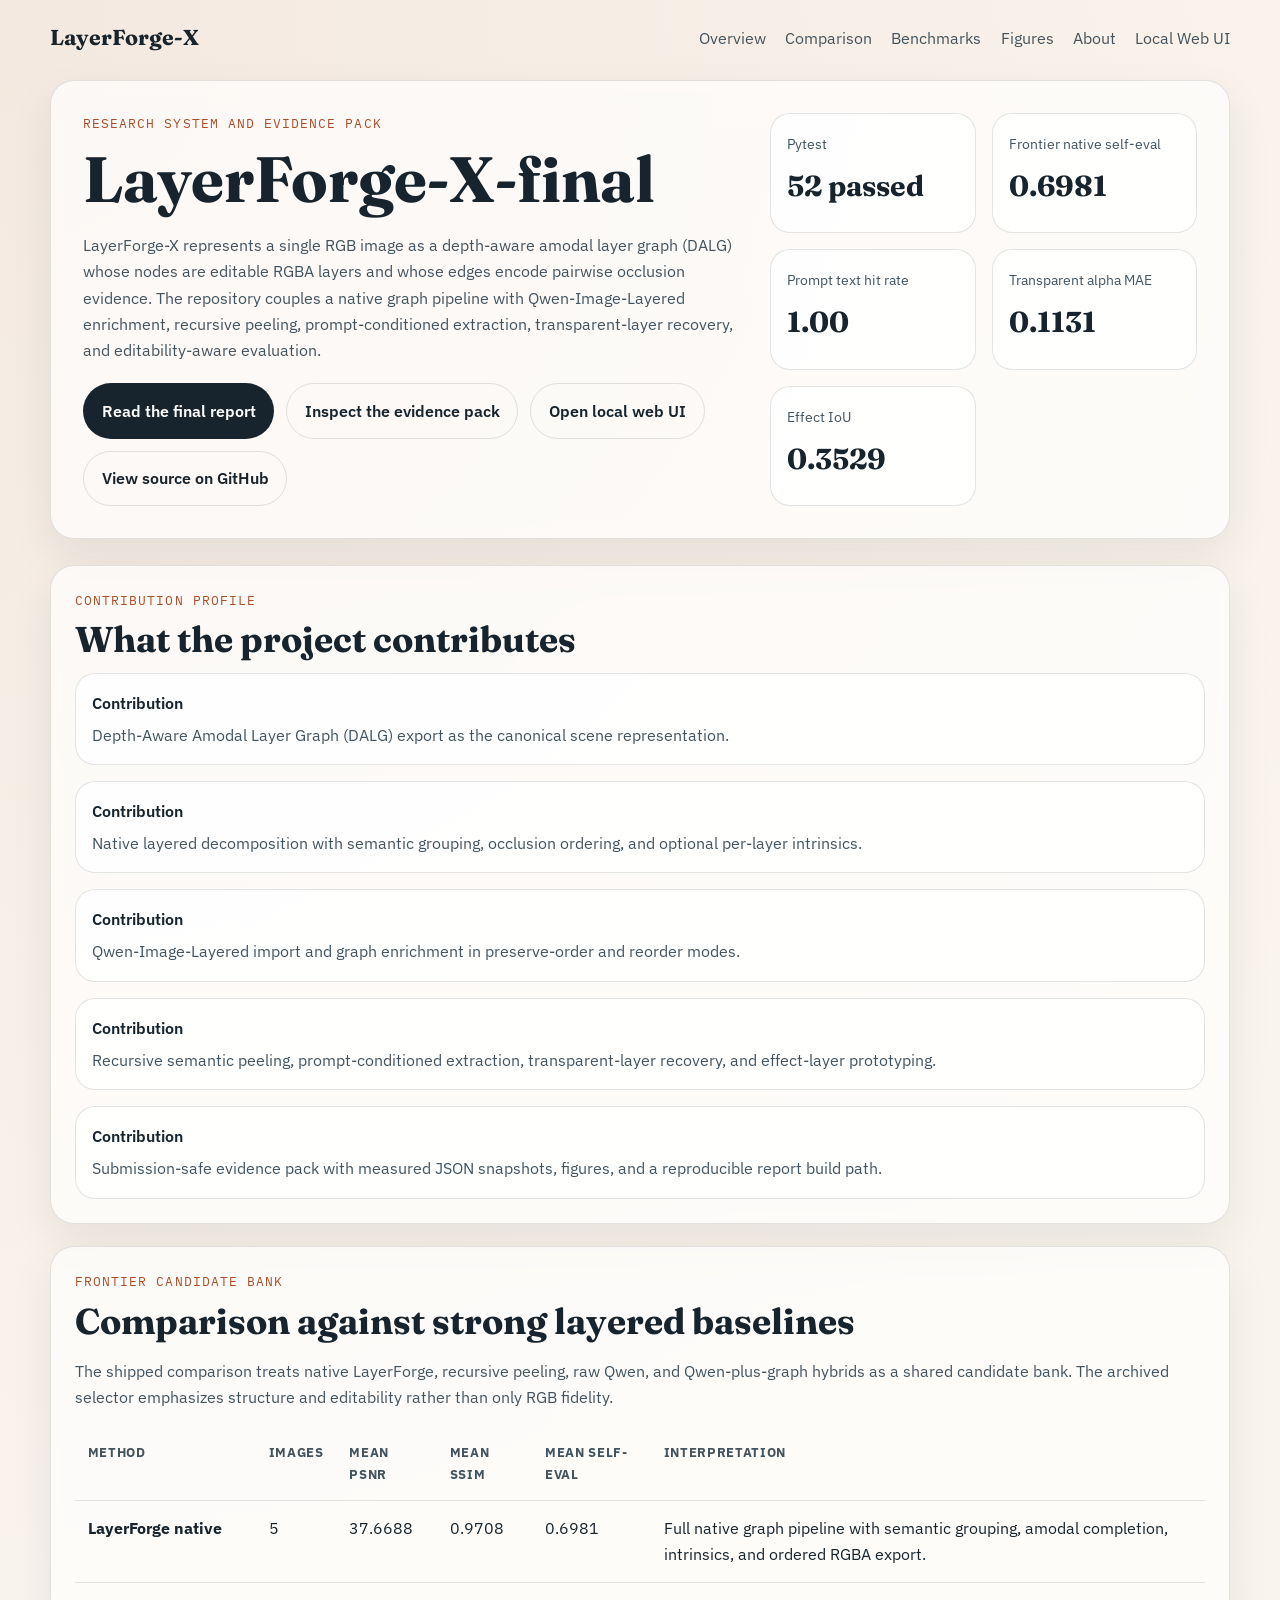
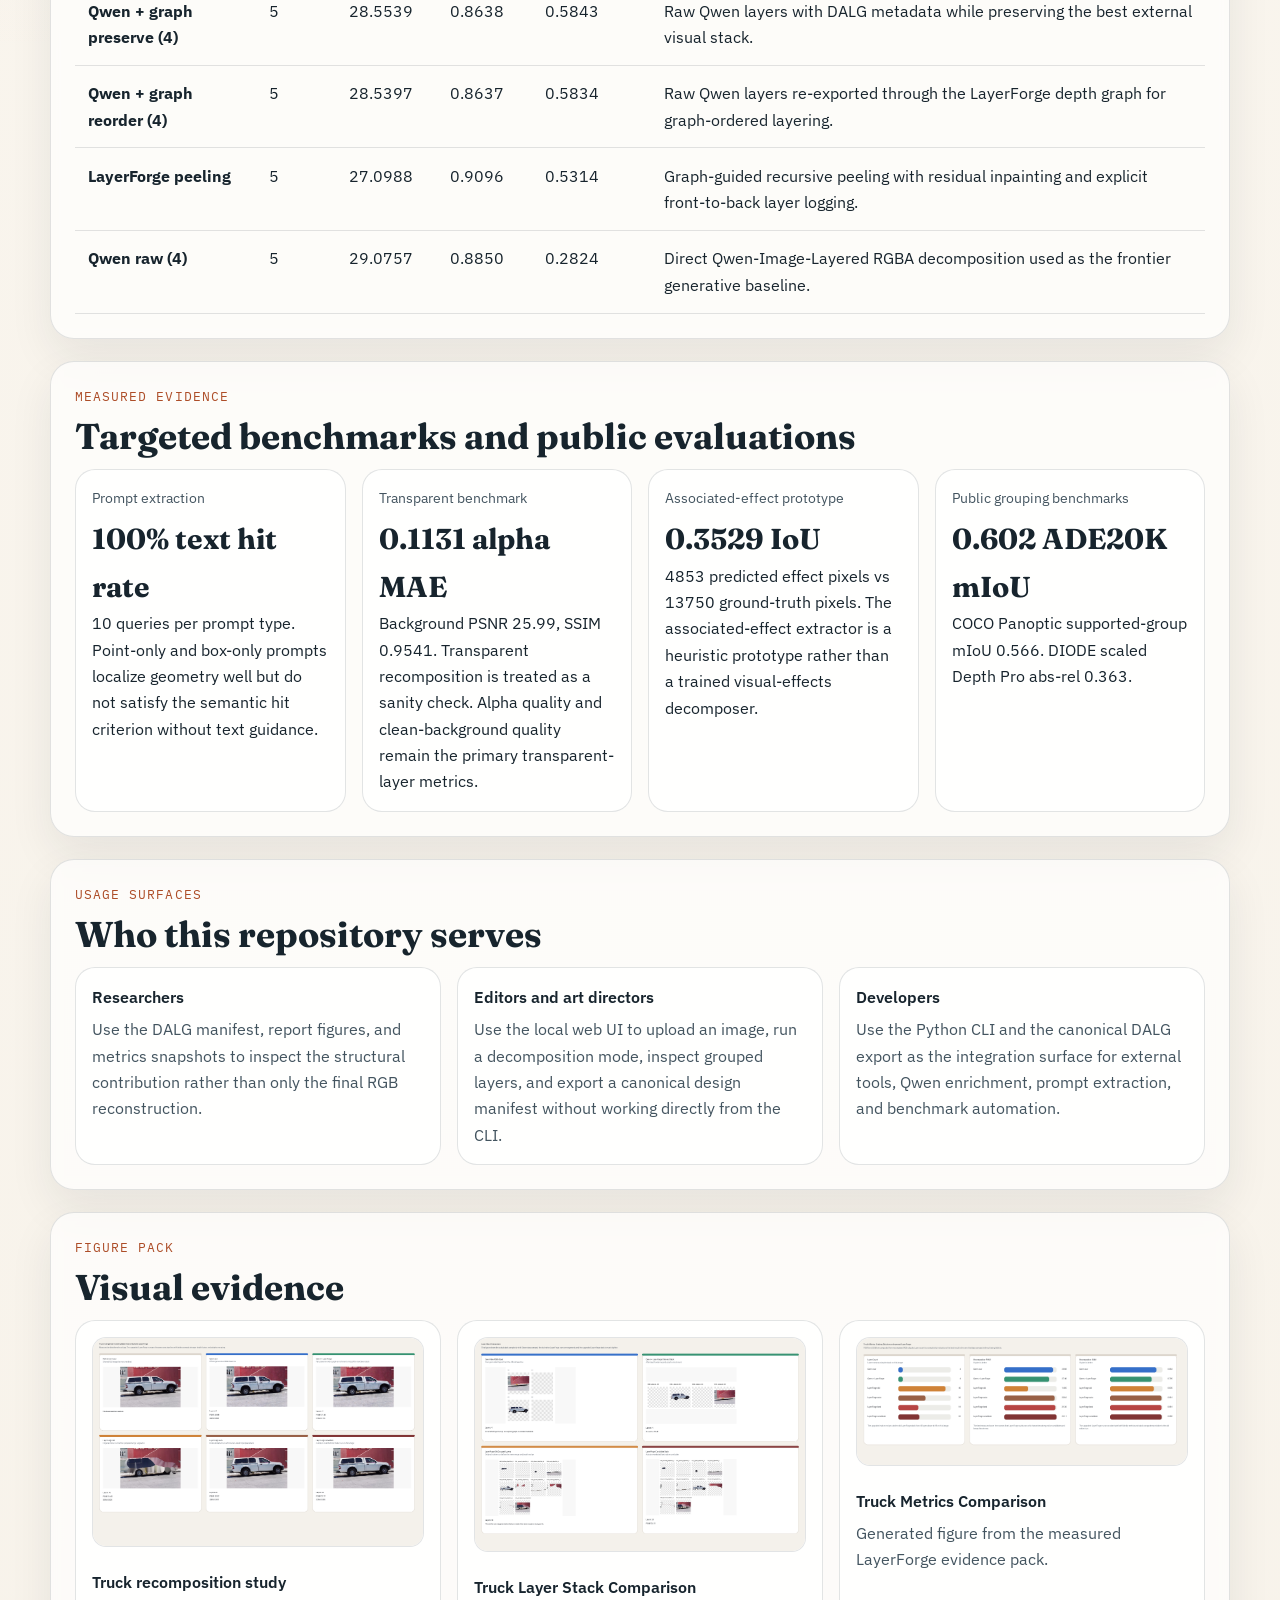
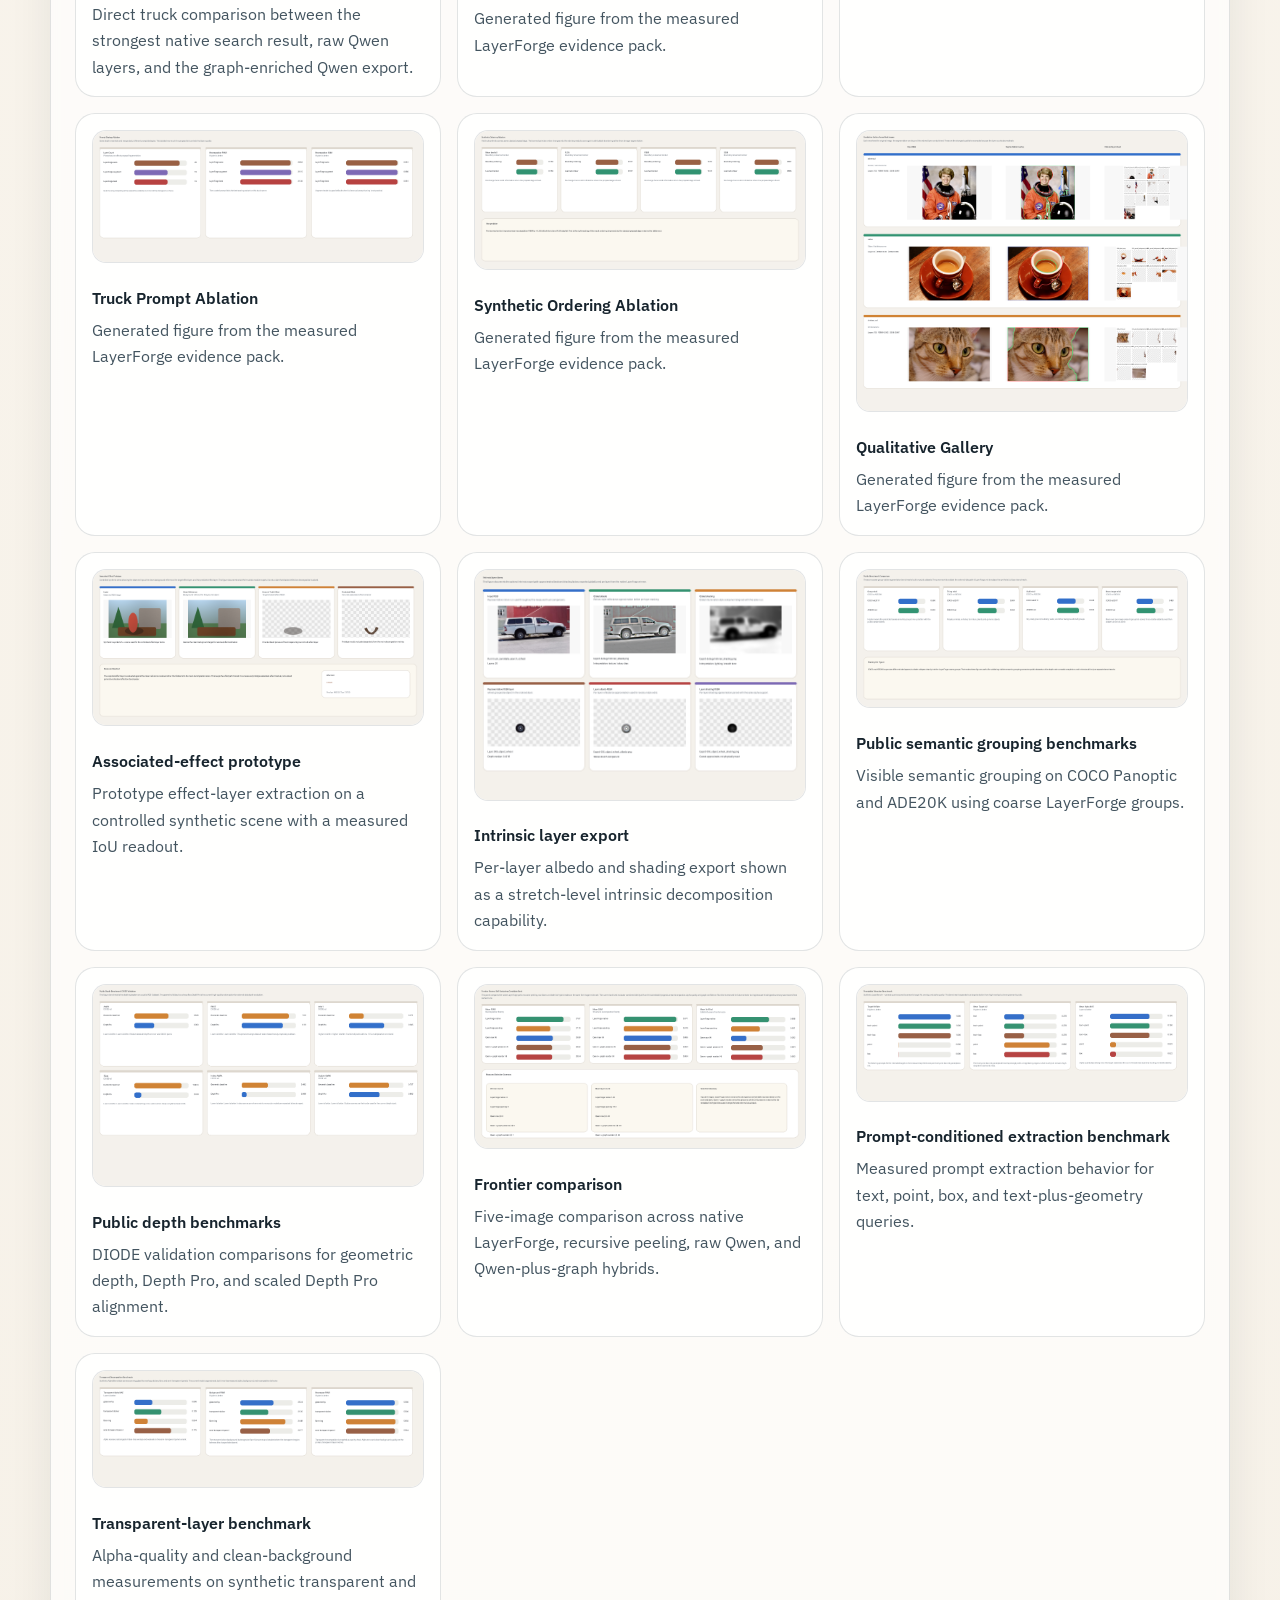
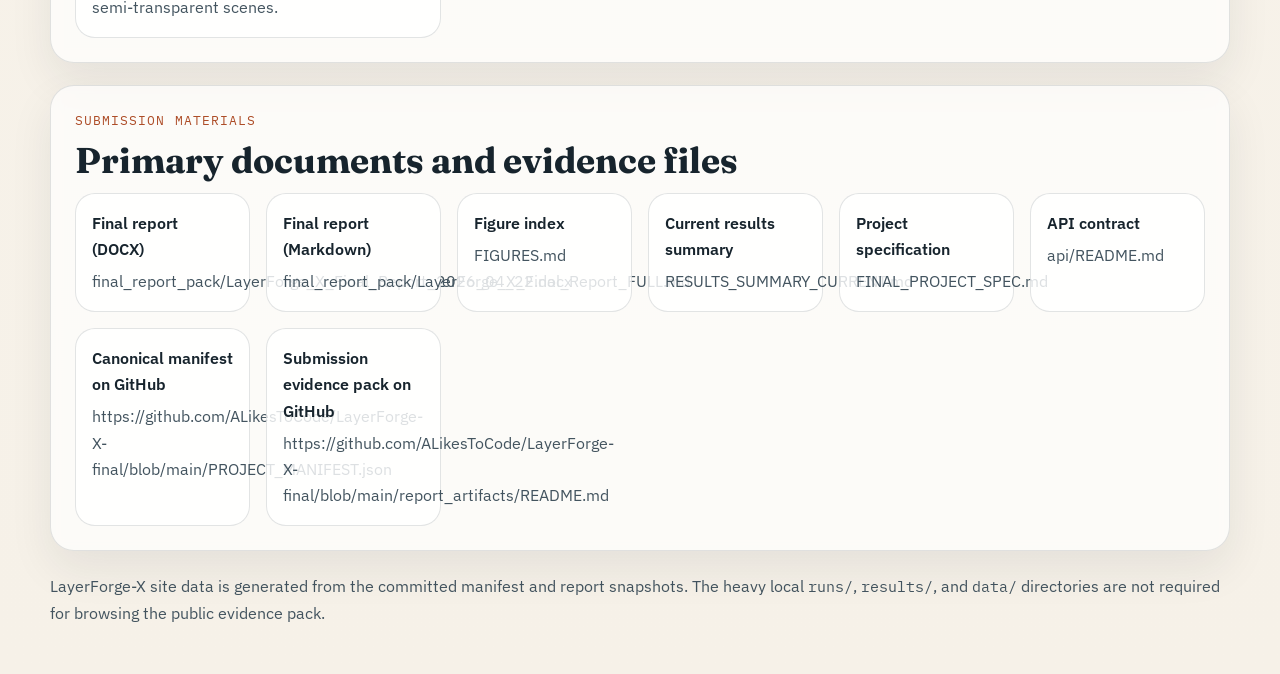
==== docs/index.html @ a0a22b6c "feat: add project site and pages workflow" ====
<!doctype html>
<html lang="en">
  <head>
    <meta charset="utf-8" />
    <meta name="viewport" content="width=device-width, initial-scale=1" />
    <title>LayerForge-X | Depth-Aware Layer Graphs from a Single Image</title>
    <meta
      name="description"
      content="LayerForge-X converts a single RGB image into a depth-aware amodal layer graph with editable RGBA layers, Qwen enrichment, recursive peeling, prompt extraction, and transparent-layer recovery."
    />
    <link rel="preconnect" href="https://fonts.googleapis.com" />
    <link rel="preconnect" href="https://fonts.gstatic.com" crossorigin />
    <link
      href="https://fonts.googleapis.com/css2?family=Fraunces:opsz,wght@9..144,600;9..144,700&family=IBM+Plex+Mono:wght@400;500&family=IBM+Plex+Sans:wght@400;500;600&display=swap"
      rel="stylesheet"
    />
    <link rel="stylesheet" href="assets/site.css" />
  </head>
  <body data-page="home">
    <header class="site-shell">
      <nav class="site-nav">
        <a class="brandmark" href="./">LayerForge-X</a>
        <div class="site-nav__links">
          <a href="#overview">Overview</a>
          <a href="#comparison">Comparison</a>
          <a href="#benchmarks">Benchmarks</a>
          <a href="#figures">Figures</a>
          <a href="about.html">About</a>
          <a href="webui.html">Local Web UI</a>
        </div>
      </nav>
    </header>

    <main class="site-shell">
      <section class="hero-panel" id="overview">
        <div class="hero-panel__copy">
          <p class="eyebrow">Research system and evidence pack</p>
          <h1 id="project-name">LayerForge-X</h1>
          <p class="lede" id="project-abstract">
            Loading project summary...
          </p>
          <div class="cta-row" id="hero-links"></div>
        </div>
        <aside class="hero-panel__metrics" id="hero-metrics"></aside>
      </section>

      <section class="section-block">
        <div class="section-head">
          <p class="eyebrow">Contribution profile</p>
          <h2>What the project contributes</h2>
        </div>
        <div class="bullet-grid" id="contributions"></div>
      </section>

      <section class="section-block" id="comparison">
        <div class="section-head">
          <p class="eyebrow">Frontier candidate bank</p>
          <h2>Comparison against strong layered baselines</h2>
          <p class="section-copy">
            The shipped comparison treats native LayerForge, recursive peeling, raw Qwen, and Qwen-plus-graph hybrids as a shared candidate bank. The archived selector emphasizes structure and editability rather than only RGB fidelity.
          </p>
        </div>
        <div class="comparison-table-wrap">
          <table class="comparison-table">
            <thead>
              <tr>
                <th>Method</th>
                <th>Images</th>
                <th>Mean PSNR</th>
                <th>Mean SSIM</th>
                <th>Mean self-eval</th>
                <th>Interpretation</th>
              </tr>
            </thead>
            <tbody id="comparison-rows"></tbody>
          </table>
        </div>
      </section>

      <section class="section-block" id="benchmarks">
        <div class="section-head">
          <p class="eyebrow">Measured evidence</p>
          <h2>Targeted benchmarks and public evaluations</h2>
        </div>
        <div class="benchmark-grid" id="benchmark-grid"></div>
      </section>

      <section class="section-block">
        <div class="section-head">
          <p class="eyebrow">Usage surfaces</p>
          <h2>Who this repository serves</h2>
        </div>
        <div class="audience-grid" id="audience-grid"></div>
      </section>

      <section class="section-block" id="figures">
        <div class="section-head">
          <p class="eyebrow">Figure pack</p>
          <h2>Visual evidence</h2>
        </div>
        <div class="figure-grid" id="figure-grid"></div>
      </section>

      <section class="section-block">
        <div class="section-head">
          <p class="eyebrow">Submission materials</p>
          <h2>Primary documents and evidence files</h2>
        </div>
        <div class="doc-link-grid" id="docs-links"></div>
      </section>
    </main>

    <footer class="site-shell site-footer">
      <p>
        LayerForge-X site data is generated from the committed manifest and report snapshots. The heavy local
        <code>runs/</code>, <code>results/</code>, and <code>data/</code> directories are not required for browsing the public evidence pack.
      </p>
    </footer>

    <script src="assets/site.js" defer></script>
  </body>
</html>
---- docs/assets/site.css ----
:root {
  --paper: #f6f1e8;
  --paper-strong: #efe7d7;
  --ink: #17242d;
  --ink-soft: #43545f;
  --accent: #ad4d28;
  --accent-soft: #f0d9c6;
  --teal: #0f6c66;
  --teal-soft: #d4ece7;
  --line: rgba(23, 36, 45, 0.12);
  --shadow: 0 18px 44px rgba(23, 36, 45, 0.08);
  --radius: 24px;
}

* {
  box-sizing: border-box;
}

html {
  scroll-behavior: smooth;
}

body {
  margin: 0;
  background:
    radial-gradient(circle at top left, rgba(173, 77, 40, 0.08), transparent 30%),
    linear-gradient(180deg, #faf6ef 0%, var(--paper) 100%);
  color: var(--ink);
  font-family: "IBM Plex Sans", sans-serif;
  line-height: 1.65;
}

a {
  color: inherit;
}

code {
  font-family: "IBM Plex Mono", monospace;
  font-size: 0.92em;
}

.site-shell {
  width: min(1180px, calc(100% - 2rem));
  margin: 0 auto;
}

.site-nav {
  display: flex;
  justify-content: space-between;
  align-items: center;
  gap: 1rem;
  padding: 1.25rem 0 0.5rem;
}

.brandmark {
  font-family: "Fraunces", serif;
  font-size: 1.35rem;
  font-weight: 700;
  text-decoration: none;
}

.site-nav__links {
  display: flex;
  flex-wrap: wrap;
  gap: 0.9rem 1.2rem;
}

.site-nav__links a {
  text-decoration: none;
  color: var(--ink-soft);
}

.hero-panel,
.section-block,
.prose-block {
  background: rgba(255, 255, 255, 0.68);
  border: 1px solid var(--line);
  border-radius: var(--radius);
  box-shadow: var(--shadow);
  backdrop-filter: blur(6px);
}

.hero-panel {
  display: grid;
  grid-template-columns: 1.4fr 0.9fr;
  gap: 1.5rem;
  padding: 2rem;
  margin: 1rem 0 1.6rem;
}

.hero-panel--compact {
  grid-template-columns: 1.5fr 0.8fr;
}

.eyebrow {
  margin: 0 0 0.5rem;
  color: var(--accent);
  font-family: "IBM Plex Mono", monospace;
  font-size: 0.82rem;
  text-transform: uppercase;
  letter-spacing: 0.08em;
}

h1,
h2,
h3 {
  margin: 0 0 0.75rem;
  font-family: "Fraunces", serif;
  line-height: 1.15;
}

h1 {
  font-size: clamp(2.3rem, 5vw, 4.1rem);
}

h2 {
  font-size: clamp(1.6rem, 2.8vw, 2.4rem);
}

.lede,
.section-copy,
.prose-block p,
.site-footer p {
  color: var(--ink-soft);
}

.cta-row {
  display: flex;
  flex-wrap: wrap;
  gap: 0.75rem;
  margin-top: 1.2rem;
}

.button-link,
.button-primary {
  display: inline-flex;
  align-items: center;
  justify-content: center;
  padding: 0.85rem 1.1rem;
  border-radius: 999px;
  text-decoration: none;
  font-weight: 600;
  border: 1px solid transparent;
}

.button-link,
.button-primary {
  background: var(--ink);
  color: #fff;
}

.button-link.button-link--secondary {
  background: transparent;
  color: var(--ink);
  border-color: var(--line);
}

.hero-panel__metrics,
.benchmark-grid,
.doc-link-grid,
.figure-grid,
.audience-grid,
.bullet-grid {
  display: grid;
  gap: 1rem;
}

.hero-panel__metrics,
.benchmark-grid,
.doc-link-grid,
.audience-grid {
  grid-template-columns: repeat(auto-fit, minmax(170px, 1fr));
}

.figure-grid {
  grid-template-columns: repeat(auto-fit, minmax(280px, 1fr));
}

.metric-card,
.benchmark-card,
.doc-card,
.audience-card,
.bullet-card,
.figure-card,
.status-card {
  background: rgba(255, 255, 255, 0.82);
  border: 1px solid var(--line);
  border-radius: 20px;
  padding: 1rem;
}

.metric-card__label,
.benchmark-card__label {
  color: var(--ink-soft);
  font-size: 0.9rem;
}

.metric-card__value,
.benchmark-card__value {
  display: block;
  margin-top: 0.35rem;
  font-family: "Fraunces", serif;
  font-size: 1.8rem;
  font-weight: 700;
}

.section-block,
.prose-block {
  padding: 1.5rem;
  margin-bottom: 1.4rem;
}

.comparison-table-wrap {
  overflow-x: auto;
}

.comparison-table {
  width: 100%;
  border-collapse: collapse;
  min-width: 760px;
}

.comparison-table th,
.comparison-table td {
  padding: 0.9rem 0.8rem;
  text-align: left;
  border-bottom: 1px solid var(--line);
  vertical-align: top;
}

.comparison-table th {
  color: var(--ink-soft);
  font-size: 0.84rem;
  text-transform: uppercase;
  letter-spacing: 0.05em;
}

.prose-layout {
  display: grid;
  gap: 1.2rem;
  margin-top: 1rem;
}

.formal-list {
  margin: 0;
  padding-left: 1.1rem;
}

.formal-list li + li {
  margin-top: 0.55rem;
}

.doc-card a,
.figure-card a {
  color: inherit;
  text-decoration: none;
}

.doc-card__title,
.figure-card__title,
.audience-card__title,
.bullet-card__title {
  font-weight: 600;
}

.doc-card__body,
.figure-card__body,
.audience-card__body,
.bullet-card__body {
  margin-top: 0.35rem;
  color: var(--ink-soft);
}

.figure-card img {
  width: 100%;
  border-radius: 14px;
  border: 1px solid var(--line);
  margin-bottom: 0.9rem;
  background: #fff;
}

.site-footer {
  padding-bottom: 2rem;
}

.webui-form {
  display: grid;
  gap: 1rem;
}

.form-grid {
  display: grid;
  grid-template-columns: repeat(auto-fit, minmax(220px, 1fr));
  gap: 0.9rem;
}

.form-grid label,
.checkbox-row {
  display: grid;
  gap: 0.35rem;
  color: var(--ink-soft);
}

.form-grid input,
.form-grid select {
  width: 100%;
  border: 1px solid var(--line);
  border-radius: 14px;
  padding: 0.85rem 0.95rem;
  background: rgba(255, 255, 255, 0.92);
  color: var(--ink);
  font: inherit;
}

.checkbox-row {
  grid-template-columns: auto 1fr;
  align-items: center;
}

.inline-note {
  color: var(--ink-soft);
}

.status-banner {
  margin-bottom: 1rem;
  border-radius: 18px;
  padding: 0.95rem 1rem;
  background: var(--teal-soft);
  color: var(--teal);
  border: 1px solid rgba(15, 108, 102, 0.18);
}

.status-banner.is-error {
  background: var(--accent-soft);
  color: var(--accent);
  border-color: rgba(173, 77, 40, 0.2);
}

.status-banner.is-pending {
  background: rgba(23, 36, 45, 0.08);
  color: var(--ink);
}

.result-link {
  word-break: break-word;
}

@media (max-width: 900px) {
  .hero-panel,
  .hero-panel--compact {
    grid-template-columns: 1fr;
  }
}

@media (max-width: 640px) {
  .site-shell {
    width: min(100% - 1rem, 1180px);
  }

  .site-nav {
    align-items: flex-start;
    flex-direction: column;
  }
}
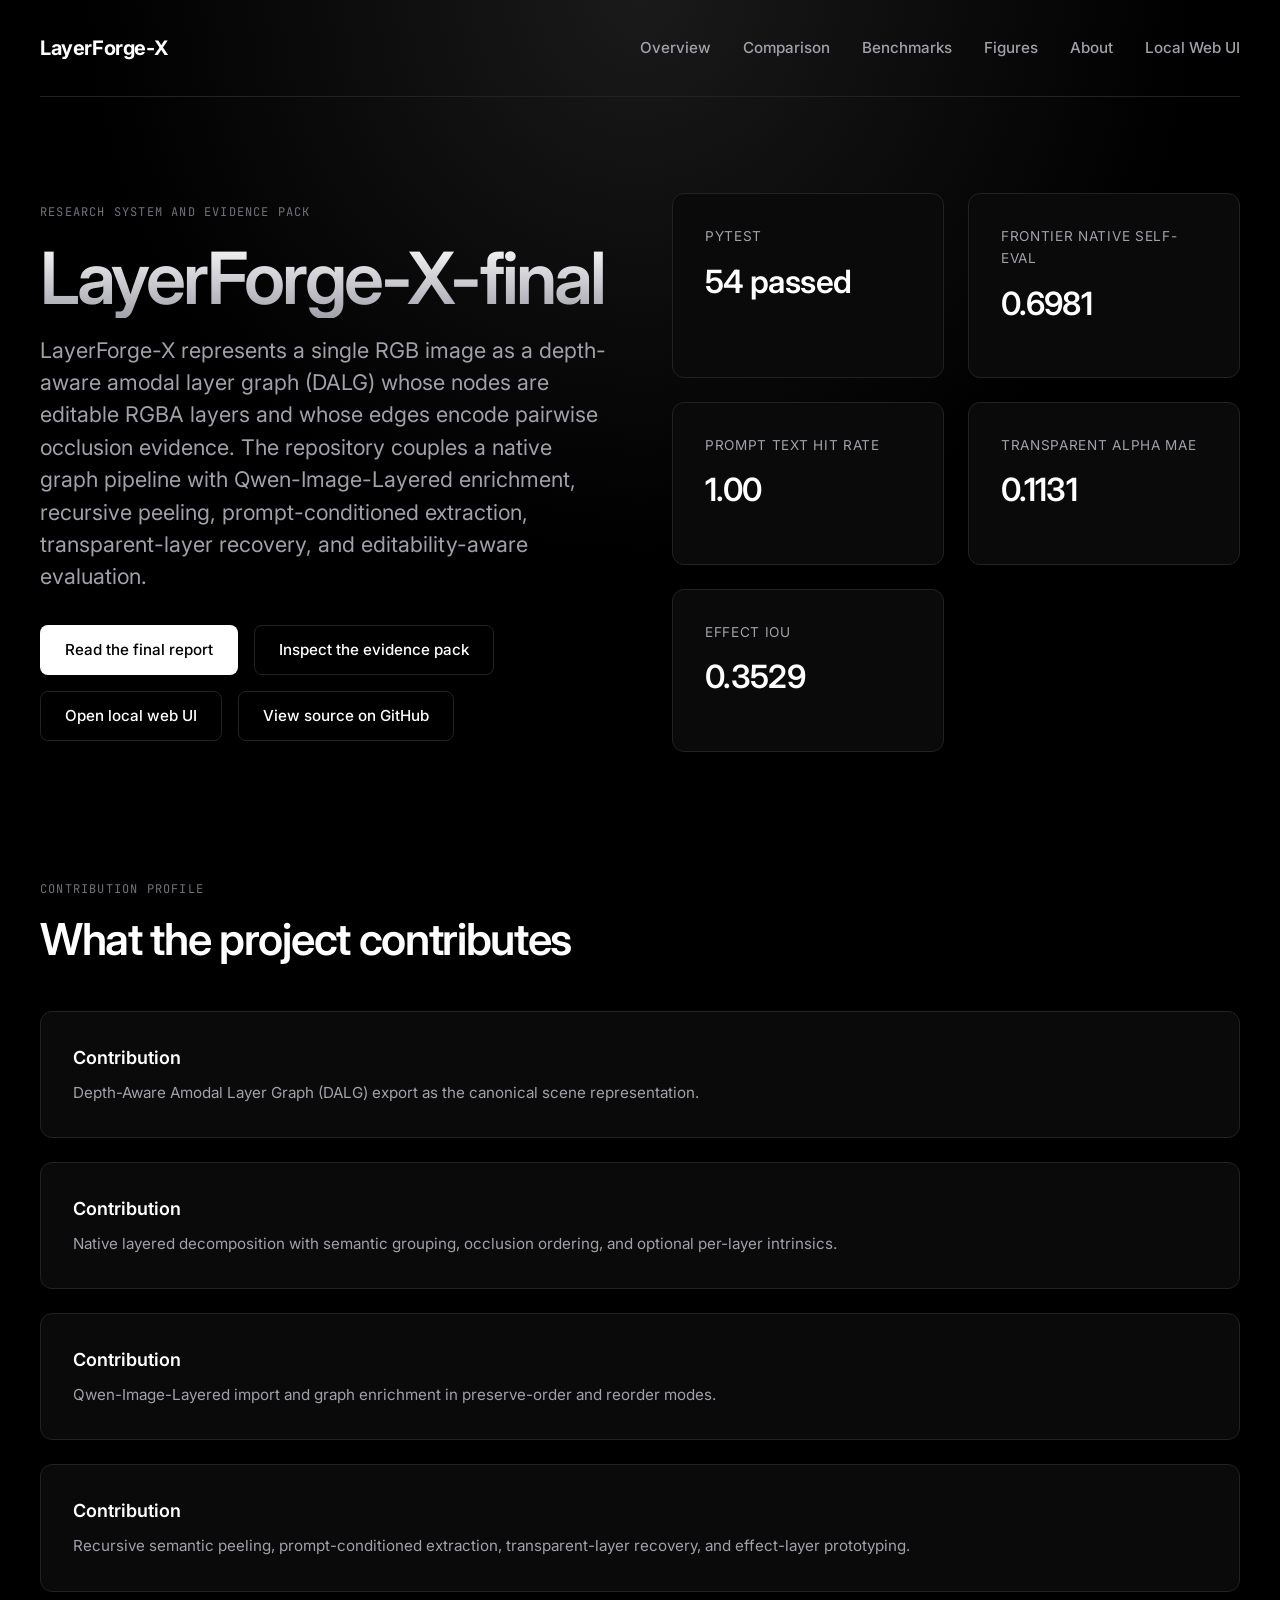
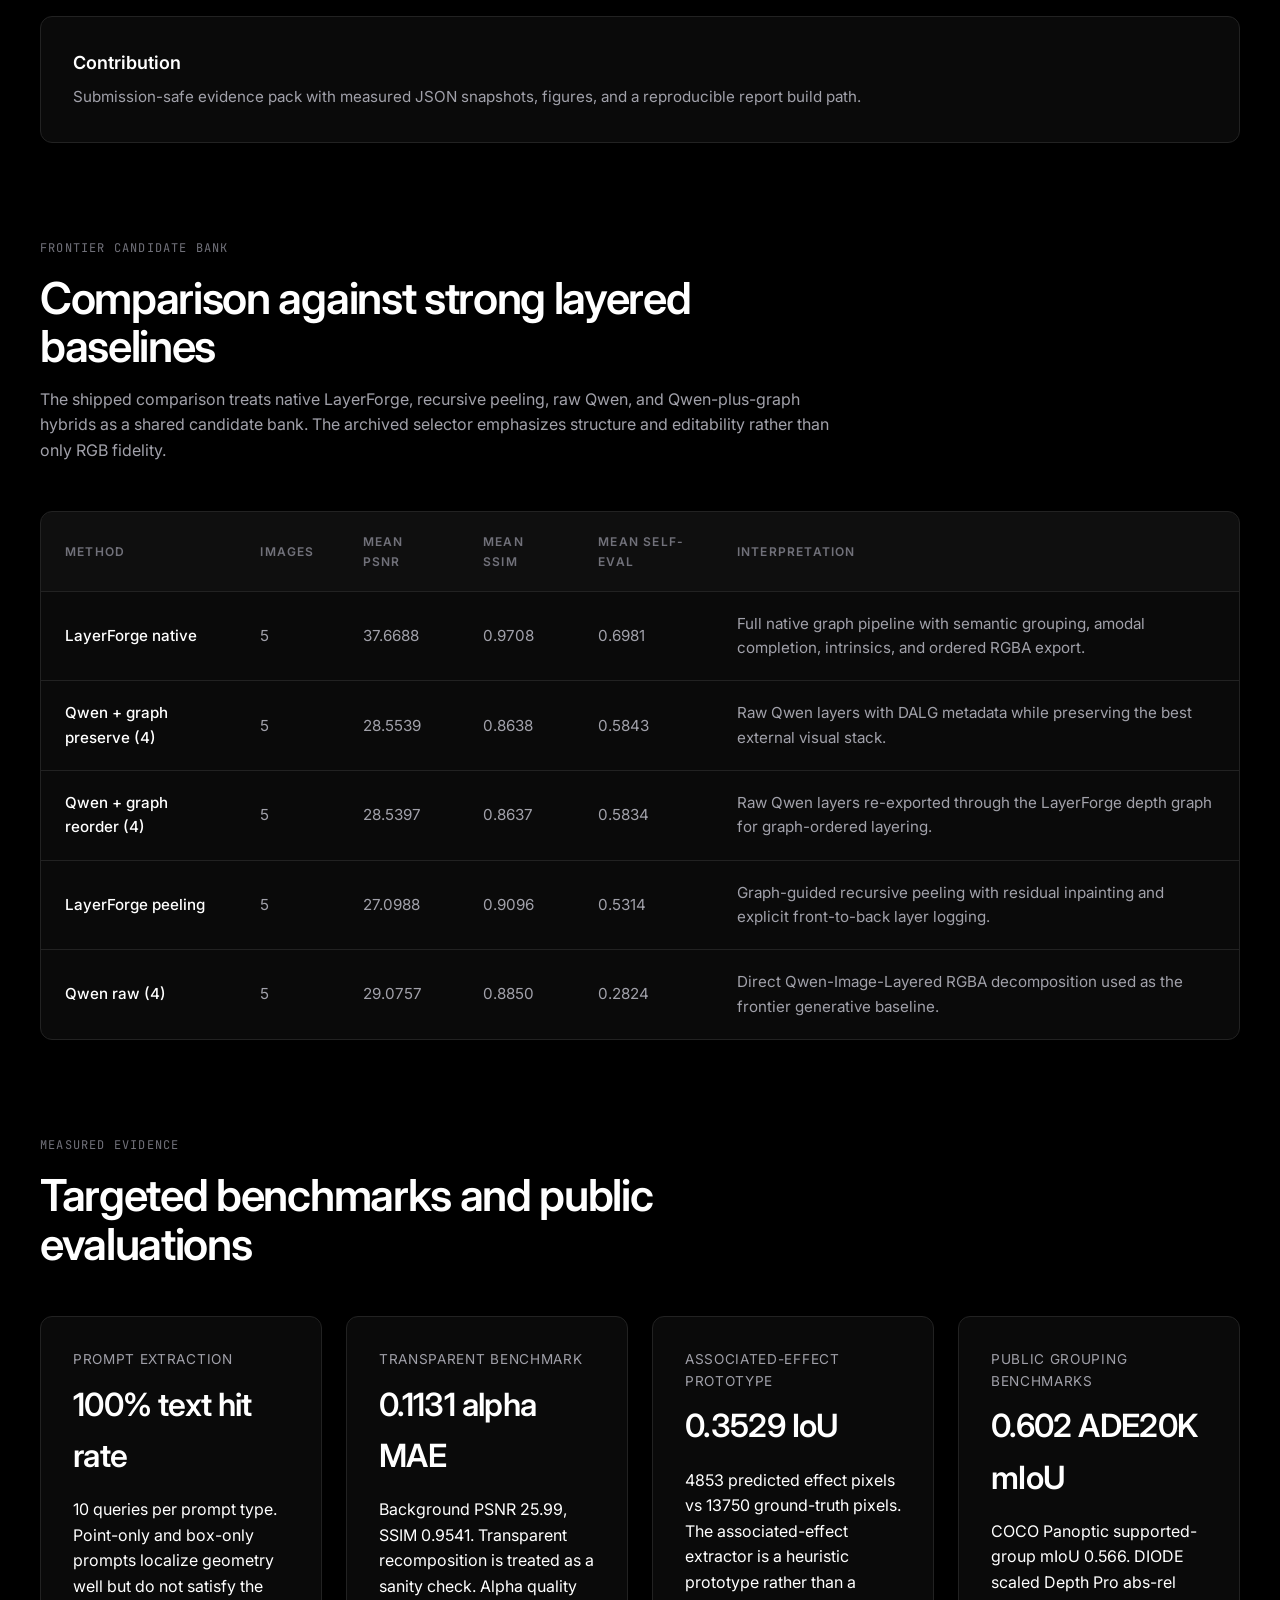
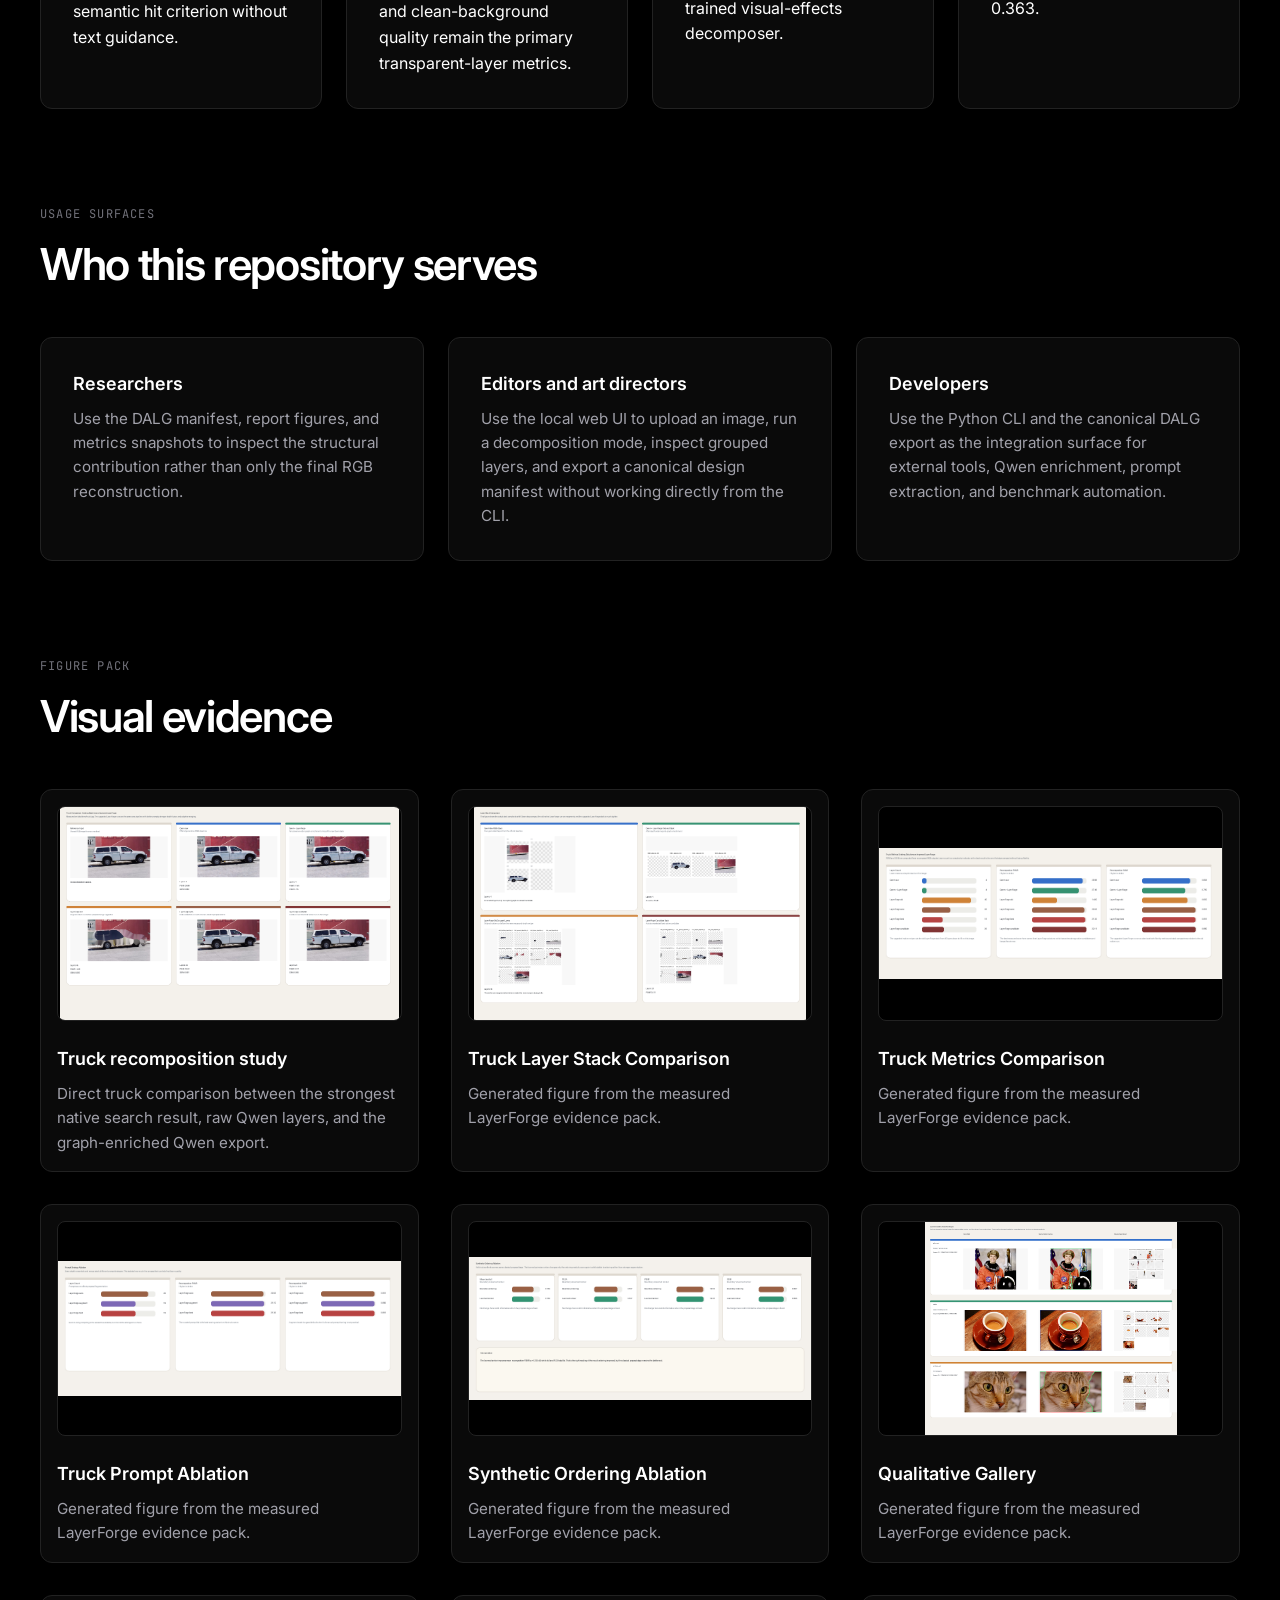
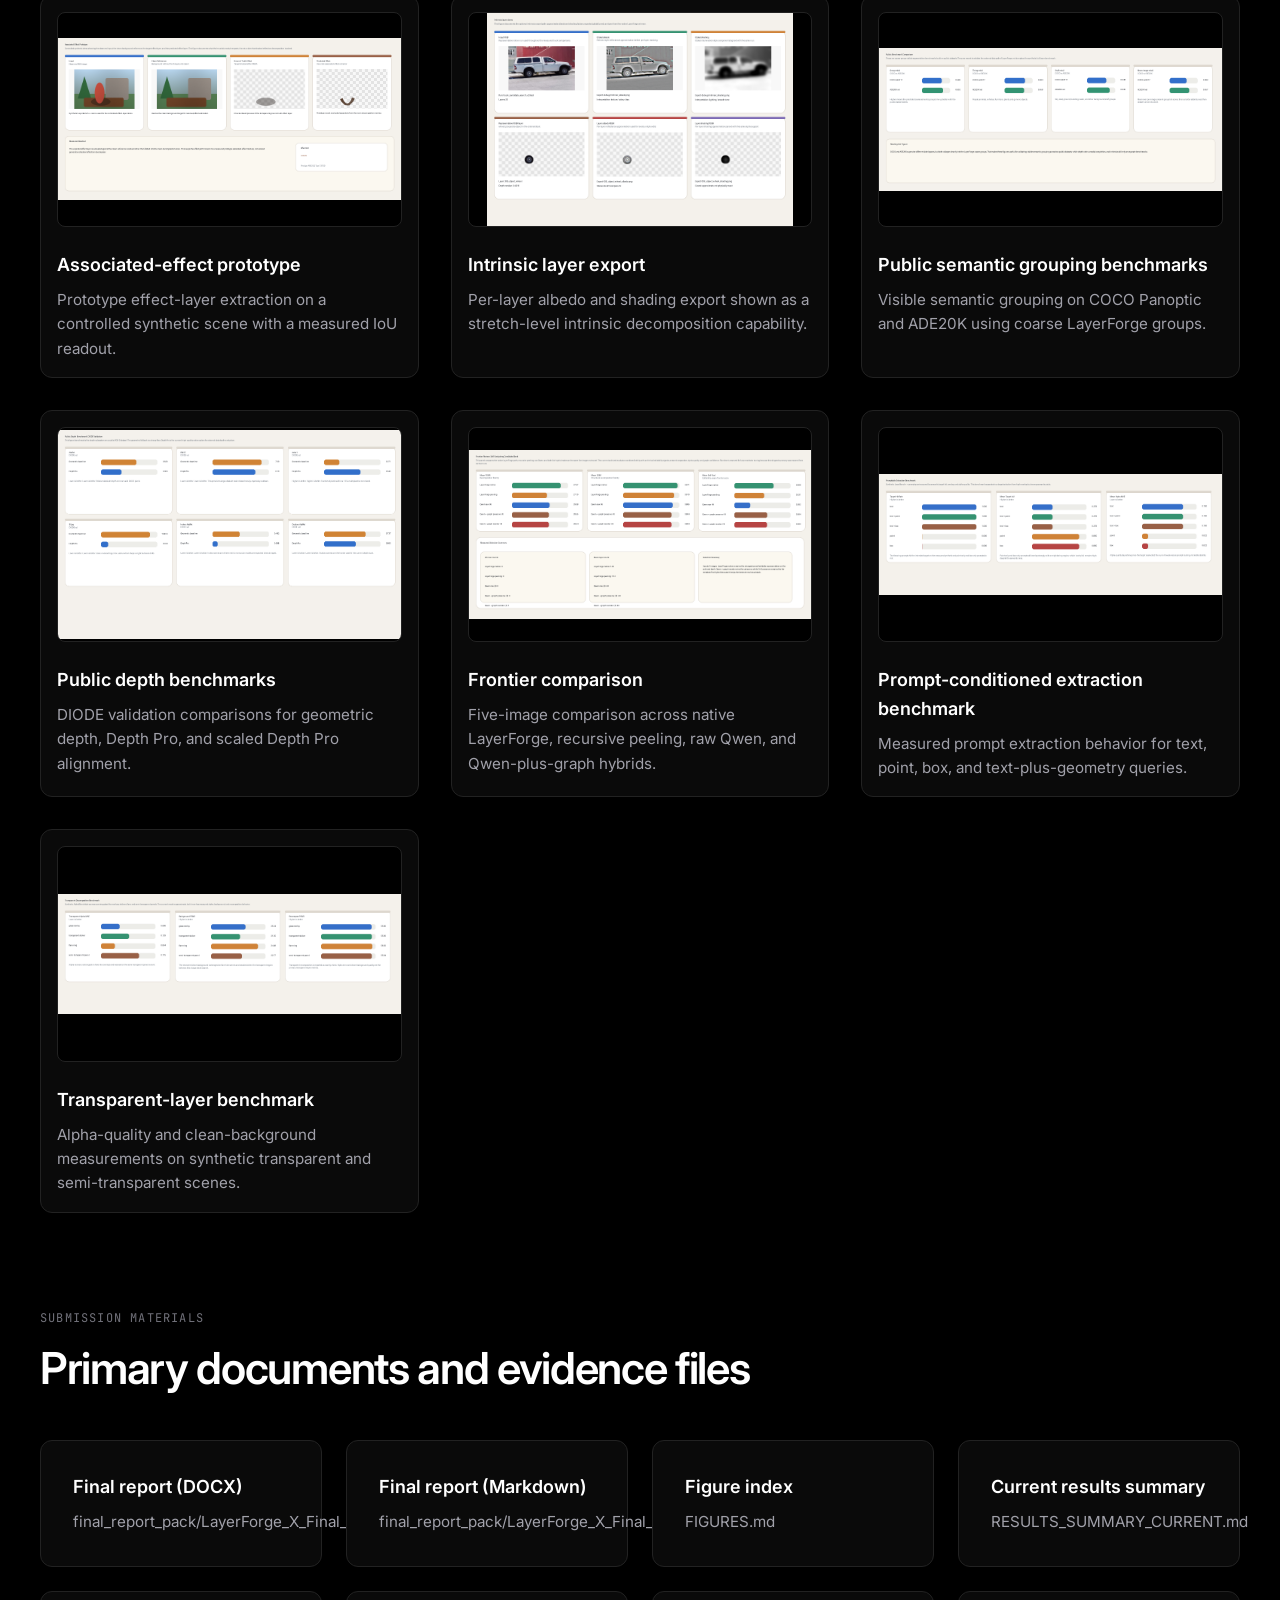
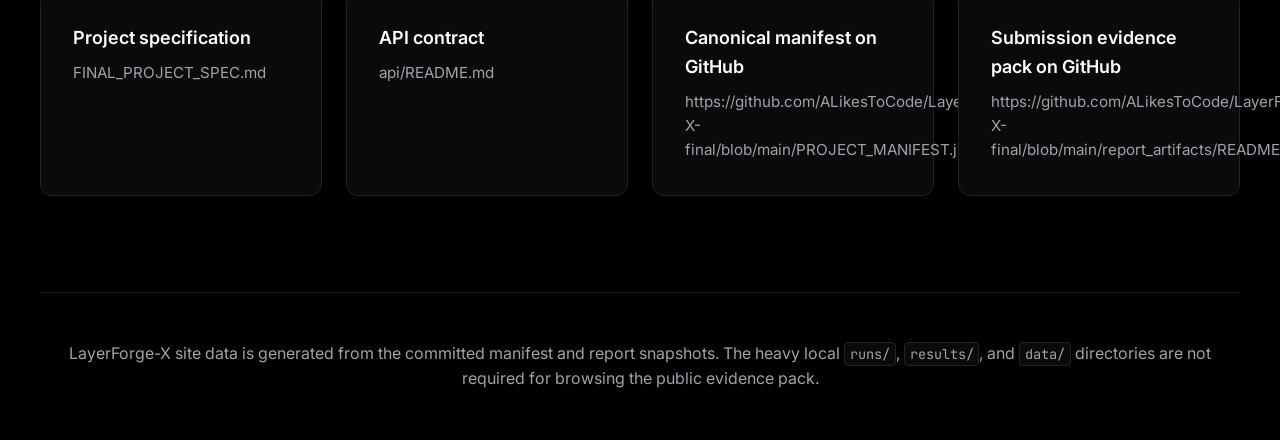
==== commit 28ee185d: "Revamp docs site styling and typography - Modernize docs site with a dark theme, new typography,   a" ====
--- a/docs/index.html
+++ b/docs/index.html
@@ -1,122 +1,131 @@
 <!doctype html>
 <html lang="en">
-  <head>
-    <meta charset="utf-8" />
-    <meta name="viewport" content="width=device-width, initial-scale=1" />
-    <title>LayerForge-X | Depth-Aware Layer Graphs from a Single Image</title>
-    <meta
-      name="description"
-      content="LayerForge-X converts a single RGB image into a depth-aware amodal layer graph with editable RGBA layers, Qwen enrichment, recursive peeling, prompt extraction, and transparent-layer recovery."
-    />
-    <link rel="preconnect" href="https://fonts.googleapis.com" />
-    <link rel="preconnect" href="https://fonts.gstatic.com" crossorigin />
-    <link
-      href="https://fonts.googleapis.com/css2?family=Fraunces:opsz,wght@9..144,600;9..144,700&family=IBM+Plex+Mono:wght@400;500&family=IBM+Plex+Sans:wght@400;500;600&display=swap"
-      rel="stylesheet"
-    />
-    <link rel="stylesheet" href="assets/site.css" />
-  </head>
-  <body data-page="home">
-    <header class="site-shell">
-      <nav class="site-nav">
-        <a class="brandmark" href="./">LayerForge-X</a>
-        <div class="site-nav__links">
-          <a href="#overview">Overview</a>
-          <a href="#comparison">Comparison</a>
-          <a href="#benchmarks">Benchmarks</a>
-          <a href="#figures">Figures</a>
-          <a href="about.html">About</a>
-          <a href="webui.html">Local Web UI</a>
-        </div>
-      </nav>
-    </header>
+    <head>
+        <meta charset="utf-8" />
+        <meta name="viewport" content="width=device-width, initial-scale=1" />
+        <title>
+            LayerForge-X | Depth-Aware Layer Graphs from a Single Image
+        </title>
+        <meta
+            name="description"
+            content="LayerForge-X converts a single RGB image into a depth-aware amodal layer graph with editable RGBA layers, Qwen enrichment, recursive peeling, prompt extraction, and transparent-layer recovery."
+        />
+        <link rel="preconnect" href="https://fonts.googleapis.com" />
+        <link rel="preconnect" href="https://fonts.gstatic.com" crossorigin />
+        <link
+            href="https://fonts.googleapis.com/css2?family=Inter:wght@400;500;600;700&family=JetBrains+Mono:wght@400;500&display=swap"
+            rel="stylesheet"
+        />
+        <link rel="stylesheet" href="assets/site.css" />
+    </head>
+    <body data-page="home">
+        <header class="site-shell">
+            <nav class="site-nav">
+                <a class="brandmark" href="./">LayerForge-X</a>
+                <div class="site-nav__links">
+                    <a href="#overview">Overview</a>
+                    <a href="#comparison">Comparison</a>
+                    <a href="#benchmarks">Benchmarks</a>
+                    <a href="#figures">Figures</a>
+                    <a href="about.html">About</a>
+                    <a href="webui.html">Local Web UI</a>
+                </div>
+            </nav>
+        </header>
 
-    <main class="site-shell">
-      <section class="hero-panel" id="overview">
-        <div class="hero-panel__copy">
-          <p class="eyebrow">Research system and evidence pack</p>
-          <h1 id="project-name">LayerForge-X</h1>
-          <p class="lede" id="project-abstract">
-            Loading project summary...
-          </p>
-          <div class="cta-row" id="hero-links"></div>
-        </div>
-        <aside class="hero-panel__metrics" id="hero-metrics"></aside>
-      </section>
+        <main class="site-shell">
+            <section class="hero-panel" id="overview">
+                <div class="hero-panel__copy">
+                    <p class="eyebrow">Research system and evidence pack</p>
+                    <h1 id="project-name">LayerForge-X</h1>
+                    <p class="lede" id="project-abstract">
+                        Loading project summary...
+                    </p>
+                    <div class="cta-row" id="hero-links"></div>
+                </div>
+                <aside class="hero-panel__metrics" id="hero-metrics"></aside>
+            </section>
 
-      <section class="section-block">
-        <div class="section-head">
-          <p class="eyebrow">Contribution profile</p>
-          <h2>What the project contributes</h2>
-        </div>
-        <div class="bullet-grid" id="contributions"></div>
-      </section>
+            <section class="section-block">
+                <div class="section-head">
+                    <p class="eyebrow">Contribution profile</p>
+                    <h2>What the project contributes</h2>
+                </div>
+                <div class="bullet-grid" id="contributions"></div>
+            </section>
 
-      <section class="section-block" id="comparison">
-        <div class="section-head">
-          <p class="eyebrow">Frontier candidate bank</p>
-          <h2>Comparison against strong layered baselines</h2>
-          <p class="section-copy">
-            The shipped comparison treats native LayerForge, recursive peeling, raw Qwen, and Qwen-plus-graph hybrids as a shared candidate bank. The archived selector emphasizes structure and editability rather than only RGB fidelity.
-          </p>
-        </div>
-        <div class="comparison-table-wrap">
-          <table class="comparison-table">
-            <thead>
-              <tr>
-                <th>Method</th>
-                <th>Images</th>
-                <th>Mean PSNR</th>
-                <th>Mean SSIM</th>
-                <th>Mean self-eval</th>
-                <th>Interpretation</th>
-              </tr>
-            </thead>
-            <tbody id="comparison-rows"></tbody>
-          </table>
-        </div>
-      </section>
+            <section class="section-block" id="comparison">
+                <div class="section-head">
+                    <p class="eyebrow">Frontier candidate bank</p>
+                    <h2>Comparison against strong layered baselines</h2>
+                    <p class="section-copy">
+                        The shipped comparison treats native LayerForge,
+                        recursive peeling, raw Qwen, and Qwen-plus-graph hybrids
+                        as a shared candidate bank. The archived selector
+                        emphasizes structure and editability rather than only
+                        RGB fidelity.
+                    </p>
+                </div>
+                <div class="comparison-table-wrap">
+                    <table class="comparison-table">
+                        <thead>
+                            <tr>
+                                <th>Method</th>
+                                <th>Images</th>
+                                <th>Mean PSNR</th>
+                                <th>Mean SSIM</th>
+                                <th>Mean self-eval</th>
+                                <th>Interpretation</th>
+                            </tr>
+                        </thead>
+                        <tbody id="comparison-rows"></tbody>
+                    </table>
+                </div>
+            </section>
 
-      <section class="section-block" id="benchmarks">
-        <div class="section-head">
-          <p class="eyebrow">Measured evidence</p>
-          <h2>Targeted benchmarks and public evaluations</h2>
-        </div>
-        <div class="benchmark-grid" id="benchmark-grid"></div>
-      </section>
+            <section class="section-block" id="benchmarks">
+                <div class="section-head">
+                    <p class="eyebrow">Measured evidence</p>
+                    <h2>Targeted benchmarks and public evaluations</h2>
+                </div>
+                <div class="benchmark-grid" id="benchmark-grid"></div>
+            </section>
 
-      <section class="section-block">
-        <div class="section-head">
-          <p class="eyebrow">Usage surfaces</p>
-          <h2>Who this repository serves</h2>
-        </div>
-        <div class="audience-grid" id="audience-grid"></div>
-      </section>
+            <section class="section-block">
+                <div class="section-head">
+                    <p class="eyebrow">Usage surfaces</p>
+                    <h2>Who this repository serves</h2>
+                </div>
+                <div class="audience-grid" id="audience-grid"></div>
+            </section>
 
-      <section class="section-block" id="figures">
-        <div class="section-head">
-          <p class="eyebrow">Figure pack</p>
-          <h2>Visual evidence</h2>
-        </div>
-        <div class="figure-grid" id="figure-grid"></div>
-      </section>
+            <section class="section-block" id="figures">
+                <div class="section-head">
+                    <p class="eyebrow">Figure pack</p>
+                    <h2>Visual evidence</h2>
+                </div>
+                <div class="figure-grid" id="figure-grid"></div>
+            </section>
 
-      <section class="section-block">
-        <div class="section-head">
-          <p class="eyebrow">Submission materials</p>
-          <h2>Primary documents and evidence files</h2>
-        </div>
-        <div class="doc-link-grid" id="docs-links"></div>
-      </section>
-    </main>
+            <section class="section-block">
+                <div class="section-head">
+                    <p class="eyebrow">Submission materials</p>
+                    <h2>Primary documents and evidence files</h2>
+                </div>
+                <div class="doc-link-grid" id="docs-links"></div>
+            </section>
+        </main>
 
-    <footer class="site-shell site-footer">
-      <p>
-        LayerForge-X site data is generated from the committed manifest and report snapshots. The heavy local
-        <code>runs/</code>, <code>results/</code>, and <code>data/</code> directories are not required for browsing the public evidence pack.
-      </p>
-    </footer>
+        <footer class="site-shell site-footer">
+            <p>
+                LayerForge-X site data is generated from the committed manifest
+                and report snapshots. The heavy local
+                <code>runs/</code>, <code>results/</code>, and
+                <code>data/</code> directories are not required for browsing the
+                public evidence pack.
+            </p>
+        </footer>
 
-    <script src="assets/site.js" defer></script>
-  </body>
+        <script src="assets/site.js" defer></script>
+    </body>
 </html>
--- a/docs/assets/site.css
+++ b/docs/assets/site.css
@@ -1,179 +1,266 @@
+@import url("https://fonts.googleapis.com/css2?family=Inter:wght@400;500;600;700&family=JetBrains+Mono:wght@400;500&display=swap");
+
 :root {
-  --paper: #f6f1e8;
-  --paper-strong: #efe7d7;
-  --ink: #17242d;
-  --ink-soft: #43545f;
-  --accent: #ad4d28;
-  --accent-soft: #f0d9c6;
-  --teal: #0f6c66;
-  --teal-soft: #d4ece7;
-  --line: rgba(23, 36, 45, 0.12);
-  --shadow: 0 18px 44px rgba(23, 36, 45, 0.08);
-  --radius: 24px;
+    --bg-base: #000000;
+    --bg-surface: #0a0a0a;
+    --bg-surface-hover: #111111;
+    --border-color: #222222;
+    --border-hover: #333333;
+
+    --text-primary: #ffffff;
+    --text-secondary: #a1a1aa; /* Zinc 400 */
+    --text-muted: #71717a; /* Zinc 500 */
+
+    --accent: #e4e4e7; /* Light grey/white accent */
+    --accent-glow: rgba(255, 255, 255, 0.1);
+    --accent-blue: #3b82f6;
+    --accent-blue-soft: rgba(59, 130, 246, 0.15);
+
+    --error: #ef4444;
+    --error-soft: rgba(239, 68, 68, 0.15);
+    --success: #10b981;
+    --success-soft: rgba(16, 185, 129, 0.15);
+
+    --radius-sm: 8px;
+    --radius-md: 12px;
+    --radius-lg: 20px;
+    --radius-xl: 32px;
+
+    --shadow-sm: 0 4px 12px rgba(0, 0, 0, 0.5);
+    --shadow-hover: 0 12px 32px rgba(255, 255, 255, 0.04);
 }
 
 * {
-  box-sizing: border-box;
+    box-sizing: border-box;
+    margin: 0;
+    padding: 0;
 }
 
 html {
-  scroll-behavior: smooth;
+    scroll-behavior: smooth;
+    font-family:
+        "Inter",
+        -apple-system,
+        BlinkMacSystemFont,
+        "Segoe UI",
+        Roboto,
+        Helvetica,
+        Arial,
+        sans-serif;
+    background-color: var(--bg-base);
+    color: var(--text-primary);
+    line-height: 1.6;
+    -webkit-font-smoothing: antialiased;
+    -moz-osx-font-smoothing: grayscale;
 }
 
 body {
-  margin: 0;
-  background:
-    radial-gradient(circle at top left, rgba(173, 77, 40, 0.08), transparent 30%),
-    linear-gradient(180deg, #faf6ef 0%, var(--paper) 100%);
-  color: var(--ink);
-  font-family: "IBM Plex Sans", sans-serif;
-  line-height: 1.65;
+    background: radial-gradient(
+        circle at 50% 0%,
+        #1a1a1a 0%,
+        var(--bg-base) 50%,
+        var(--bg-base) 100%
+    );
+    background-attachment: fixed;
+    min-height: 100vh;
 }
 
 a {
-  color: inherit;
+    color: inherit;
+    transition: color 0.2s ease;
 }
 
 code {
-  font-family: "IBM Plex Mono", monospace;
-  font-size: 0.92em;
+    font-family: "JetBrains Mono", monospace;
+    font-size: 0.85em;
+    background: var(--bg-surface);
+    padding: 0.15em 0.35em;
+    border-radius: 4px;
+    border: 1px solid var(--border-color);
 }
 
 .site-shell {
-  width: min(1180px, calc(100% - 2rem));
-  margin: 0 auto;
-}
-
+    width: min(1200px, calc(100% - 3rem));
+    margin: 0 auto;
+}
+
+/* Header & Nav */
 .site-nav {
-  display: flex;
-  justify-content: space-between;
-  align-items: center;
-  gap: 1rem;
-  padding: 1.25rem 0 0.5rem;
+    display: flex;
+    justify-content: space-between;
+    align-items: center;
+    padding: 2rem 0;
+    margin-bottom: 2rem;
+    border-bottom: 1px solid var(--border-color);
 }
 
 .brandmark {
-  font-family: "Fraunces", serif;
-  font-size: 1.35rem;
-  font-weight: 700;
-  text-decoration: none;
+    font-weight: 700;
+    font-size: 1.25rem;
+    text-decoration: none;
+    letter-spacing: -0.02em;
+    color: var(--text-primary);
 }
 
 .site-nav__links {
-  display: flex;
-  flex-wrap: wrap;
-  gap: 0.9rem 1.2rem;
+    display: flex;
+    gap: 2rem;
 }
 
 .site-nav__links a {
-  text-decoration: none;
-  color: var(--ink-soft);
-}
-
-.hero-panel,
-.section-block,
-.prose-block {
-  background: rgba(255, 255, 255, 0.68);
-  border: 1px solid var(--line);
-  border-radius: var(--radius);
-  box-shadow: var(--shadow);
-  backdrop-filter: blur(6px);
-}
-
-.hero-panel {
-  display: grid;
-  grid-template-columns: 1.4fr 0.9fr;
-  gap: 1.5rem;
-  padding: 2rem;
-  margin: 1rem 0 1.6rem;
-}
-
-.hero-panel--compact {
-  grid-template-columns: 1.5fr 0.8fr;
-}
-
+    text-decoration: none;
+    color: var(--text-secondary);
+    font-size: 0.95rem;
+    font-weight: 500;
+}
+
+.site-nav__links a:hover {
+    color: var(--text-primary);
+}
+
+/* Typography */
 .eyebrow {
-  margin: 0 0 0.5rem;
-  color: var(--accent);
-  font-family: "IBM Plex Mono", monospace;
-  font-size: 0.82rem;
-  text-transform: uppercase;
-  letter-spacing: 0.08em;
+    color: var(--text-muted);
+    font-family: "JetBrains Mono", monospace;
+    font-size: 0.75rem;
+    text-transform: uppercase;
+    letter-spacing: 0.1em;
+    margin-bottom: 1rem;
+    display: block;
 }
 
 h1,
 h2,
 h3 {
-  margin: 0 0 0.75rem;
-  font-family: "Fraunces", serif;
-  line-height: 1.15;
+    font-weight: 600;
+    line-height: 1.1;
+    letter-spacing: -0.03em;
+    color: var(--text-primary);
+    margin-bottom: 1rem;
 }
 
 h1 {
-  font-size: clamp(2.3rem, 5vw, 4.1rem);
+    font-size: clamp(3rem, 6vw, 4.5rem);
+    letter-spacing: -0.04em;
+    background: linear-gradient(180deg, #ffffff 0%, #a1a1aa 100%);
+    -webkit-background-clip: text;
+    -webkit-text-fill-color: transparent;
 }
 
 h2 {
-  font-size: clamp(1.6rem, 2.8vw, 2.4rem);
-}
-
-.lede,
+    font-size: clamp(2rem, 4vw, 2.75rem);
+}
+
+h3 {
+    font-size: 1.5rem;
+}
+
+.lede {
+    font-size: clamp(1.125rem, 2vw, 1.35rem);
+    color: var(--text-secondary);
+    max-width: 800px;
+    line-height: 1.5;
+    margin-bottom: 2rem;
+}
+
 .section-copy,
 .prose-block p,
 .site-footer p {
-  color: var(--ink-soft);
-}
-
+    color: var(--text-secondary);
+}
+
+/* Buttons */
 .cta-row {
-  display: flex;
-  flex-wrap: wrap;
-  gap: 0.75rem;
-  margin-top: 1.2rem;
+    display: flex;
+    flex-wrap: wrap;
+    gap: 1rem;
+    margin-top: 2rem;
 }
 
 .button-link,
 .button-primary {
-  display: inline-flex;
-  align-items: center;
-  justify-content: center;
-  padding: 0.85rem 1.1rem;
-  border-radius: 999px;
-  text-decoration: none;
-  font-weight: 600;
-  border: 1px solid transparent;
-}
-
-.button-link,
-.button-primary {
-  background: var(--ink);
-  color: #fff;
+    display: inline-flex;
+    align-items: center;
+    justify-content: center;
+    padding: 0.75rem 1.5rem;
+    border-radius: var(--radius-sm);
+    text-decoration: none;
+    font-weight: 500;
+    font-size: 0.95rem;
+    transition: all 0.2s ease;
+    cursor: pointer;
+    border: 1px solid transparent;
+}
+
+.button-primary,
+.button-link:not(.button-link--secondary) {
+    background: var(--text-primary);
+    color: var(--bg-base);
+}
+
+.button-primary:hover,
+.button-link:not(.button-link--secondary):hover {
+    background: #e4e4e7;
+    transform: translateY(-1px);
 }
 
 .button-link.button-link--secondary {
-  background: transparent;
-  color: var(--ink);
-  border-color: var(--line);
-}
-
+    background: transparent;
+    color: var(--text-primary);
+    border: 1px solid var(--border-color);
+}
+
+.button-link.button-link--secondary:hover {
+    background: var(--bg-surface);
+    border-color: var(--border-hover);
+}
+
+/* Layout Blocks */
+.hero-panel {
+    display: grid;
+    grid-template-columns: 1fr 1fr;
+    gap: 4rem;
+    align-items: center;
+    padding: 4rem 0;
+    margin-bottom: 4rem;
+}
+
+.hero-panel--compact {
+    grid-template-columns: 1.2fr 0.8fr;
+    gap: 2rem;
+}
+
+.section-block,
+.prose-block {
+    margin-bottom: 6rem;
+}
+
+.section-head {
+    margin-bottom: 3rem;
+    max-width: 800px;
+}
+
+/* Cards & Grids */
 .hero-panel__metrics,
 .benchmark-grid,
 .doc-link-grid,
-.figure-grid,
 .audience-grid,
 .bullet-grid {
-  display: grid;
-  gap: 1rem;
+    display: grid;
+    gap: 1.5rem;
 }
 
 .hero-panel__metrics,
 .benchmark-grid,
 .doc-link-grid,
 .audience-grid {
-  grid-template-columns: repeat(auto-fit, minmax(170px, 1fr));
+    grid-template-columns: repeat(auto-fit, minmax(240px, 1fr));
 }
 
 .figure-grid {
-  grid-template-columns: repeat(auto-fit, minmax(280px, 1fr));
+    display: grid;
+    grid-template-columns: repeat(auto-fit, minmax(320px, 1fr));
+    gap: 2rem;
 }
 
 .metric-card,
@@ -183,182 +270,322 @@
 .bullet-card,
 .figure-card,
 .status-card {
-  background: rgba(255, 255, 255, 0.82);
-  border: 1px solid var(--line);
-  border-radius: 20px;
-  padding: 1rem;
+    background: var(--bg-surface);
+    border: 1px solid var(--border-color);
+    border-radius: var(--radius-md);
+    padding: 2rem;
+    transition: all 0.3s ease;
+    display: flex;
+    flex-direction: column;
+}
+
+.metric-card:hover,
+.benchmark-card:hover,
+.doc-card:hover,
+.audience-card:hover,
+.bullet-card:hover,
+.figure-card:hover {
+    background: var(--bg-surface-hover);
+    border-color: var(--border-hover);
+    transform: translateY(-2px);
+    box-shadow: var(--shadow-hover);
 }
 
 .metric-card__label,
 .benchmark-card__label {
-  color: var(--ink-soft);
-  font-size: 0.9rem;
+    color: var(--text-secondary);
+    font-size: 0.85rem;
+    text-transform: uppercase;
+    letter-spacing: 0.05em;
+    margin-bottom: 0.5rem;
 }
 
 .metric-card__value,
 .benchmark-card__value {
-  display: block;
-  margin-top: 0.35rem;
-  font-family: "Fraunces", serif;
-  font-size: 1.8rem;
-  font-weight: 700;
-}
-
-.section-block,
-.prose-block {
-  padding: 1.5rem;
-  margin-bottom: 1.4rem;
-}
-
-.comparison-table-wrap {
-  overflow-x: auto;
-}
-
-.comparison-table {
-  width: 100%;
-  border-collapse: collapse;
-  min-width: 760px;
-}
-
-.comparison-table th,
-.comparison-table td {
-  padding: 0.9rem 0.8rem;
-  text-align: left;
-  border-bottom: 1px solid var(--line);
-  vertical-align: top;
-}
-
-.comparison-table th {
-  color: var(--ink-soft);
-  font-size: 0.84rem;
-  text-transform: uppercase;
-  letter-spacing: 0.05em;
-}
-
-.prose-layout {
-  display: grid;
-  gap: 1.2rem;
-  margin-top: 1rem;
-}
-
-.formal-list {
-  margin: 0;
-  padding-left: 1.1rem;
-}
-
-.formal-list li + li {
-  margin-top: 0.55rem;
+    font-size: 2rem;
+    font-weight: 600;
+    color: var(--text-primary);
+    letter-spacing: -0.02em;
+    margin-bottom: 1rem;
 }
 
 .doc-card a,
 .figure-card a {
-  color: inherit;
-  text-decoration: none;
+    text-decoration: none;
+    display: flex;
+    flex-direction: column;
+    height: 100%;
 }
 
 .doc-card__title,
 .figure-card__title,
 .audience-card__title,
 .bullet-card__title {
-  font-weight: 600;
+    font-size: 1.125rem;
+    font-weight: 600;
+    color: var(--text-primary);
+    margin-bottom: 0.5rem;
 }
 
 .doc-card__body,
 .figure-card__body,
 .audience-card__body,
 .bullet-card__body {
-  margin-top: 0.35rem;
-  color: var(--ink-soft);
+    color: var(--text-secondary);
+    font-size: 0.95rem;
+    flex-grow: 1;
+}
+
+.figure-card {
+    padding: 1rem;
 }
 
 .figure-card img {
-  width: 100%;
-  border-radius: 14px;
-  border: 1px solid var(--line);
-  margin-bottom: 0.9rem;
-  background: #fff;
-}
-
+    width: 100%;
+    aspect-ratio: 16/10;
+    object-fit: contain;
+    border-radius: var(--radius-sm);
+    background: #000;
+    margin-bottom: 1.5rem;
+    border: 1px solid var(--border-color);
+}
+
+/* Tables */
+.comparison-table-wrap {
+    overflow-x: auto;
+    border: 1px solid var(--border-color);
+    border-radius: var(--radius-md);
+    background: var(--bg-surface);
+}
+
+.comparison-table {
+    width: 100%;
+    border-collapse: collapse;
+    min-width: 800px;
+}
+
+.comparison-table th,
+.comparison-table td {
+    padding: 1.25rem 1.5rem;
+    text-align: left;
+    border-bottom: 1px solid var(--border-color);
+}
+
+.comparison-table th {
+    color: var(--text-muted);
+    font-size: 0.75rem;
+    text-transform: uppercase;
+    letter-spacing: 0.1em;
+    font-weight: 600;
+    background: rgba(255, 255, 255, 0.02);
+}
+
+.comparison-table td {
+    color: var(--text-secondary);
+    font-size: 0.95rem;
+}
+
+.comparison-table td strong {
+    color: var(--text-primary);
+    font-weight: 500;
+}
+
+.comparison-table tr:last-child td {
+    border-bottom: none;
+}
+
+.comparison-table tr:hover td {
+    background: rgba(255, 255, 255, 0.02);
+}
+
+/* Forms */
+.webui-form {
+    background: var(--bg-surface);
+    border: 1px solid var(--border-color);
+    border-radius: var(--radius-lg);
+    padding: 2.5rem;
+}
+
+.form-grid {
+    display: grid;
+    grid-template-columns: repeat(auto-fit, minmax(280px, 1fr));
+    gap: 2rem;
+    margin-bottom: 2rem;
+}
+
+.form-grid label {
+    display: flex;
+    flex-direction: column;
+    gap: 0.75rem;
+}
+
+.form-grid label span {
+    font-size: 0.85rem;
+    font-weight: 500;
+    color: var(--text-primary);
+}
+
+.form-grid input[type="text"],
+.form-grid input[type="number"],
+.form-grid select {
+    width: 100%;
+    background: var(--bg-base);
+    border: 1px solid var(--border-color);
+    color: var(--text-primary);
+    border-radius: var(--radius-sm);
+    padding: 0.85rem 1rem;
+    font-size: 0.95rem;
+    transition: all 0.2s ease;
+    outline: none;
+    font-family: inherit;
+}
+
+.form-grid input:focus,
+.form-grid select:focus {
+    border-color: var(--text-muted);
+    box-shadow: 0 0 0 1px var(--text-muted);
+}
+
+.form-grid input[type="file"] {
+    width: 100%;
+    padding: 0.65rem;
+    background: var(--bg-base);
+    border: 1px dashed var(--border-color);
+    border-radius: var(--radius-sm);
+    color: var(--text-secondary);
+    font-size: 0.9rem;
+    font-family: inherit;
+}
+
+.checkbox-row {
+    display: flex;
+    align-items: center;
+    gap: 0.75rem;
+    color: var(--text-secondary);
+    font-size: 0.95rem;
+    margin-bottom: 2rem;
+    cursor: pointer;
+}
+
+.checkbox-row input[type="checkbox"] {
+    width: 1.1rem;
+    height: 1.1rem;
+    accent-color: var(--text-primary);
+    cursor: pointer;
+}
+
+.inline-note {
+    color: var(--text-muted);
+    font-size: 0.85rem;
+    align-self: center;
+}
+
+.status-banner {
+    padding: 1.25rem 1.5rem;
+    border-radius: var(--radius-sm);
+    font-size: 0.95rem;
+    margin-bottom: 2rem;
+    border: 1px solid;
+}
+
+.status-banner.is-pending {
+    background: var(--bg-surface);
+    border-color: var(--border-color);
+    color: var(--text-secondary);
+}
+
+.status-banner.is-error {
+    background: var(--error-soft);
+    border-color: rgba(239, 68, 68, 0.3);
+    color: #fca5a5;
+}
+
+.status-banner.is-success {
+    background: var(--success-soft);
+    border-color: rgba(16, 185, 129, 0.3);
+    color: #6ee7b7;
+}
+
+/* Footer */
 .site-footer {
-  padding-bottom: 2rem;
-}
-
-.webui-form {
-  display: grid;
-  gap: 1rem;
-}
-
-.form-grid {
-  display: grid;
-  grid-template-columns: repeat(auto-fit, minmax(220px, 1fr));
-  gap: 0.9rem;
-}
-
-.form-grid label,
-.checkbox-row {
-  display: grid;
-  gap: 0.35rem;
-  color: var(--ink-soft);
-}
-
-.form-grid input,
-.form-grid select {
-  width: 100%;
-  border: 1px solid var(--line);
-  border-radius: 14px;
-  padding: 0.85rem 0.95rem;
-  background: rgba(255, 255, 255, 0.92);
-  color: var(--ink);
-  font: inherit;
-}
-
-.checkbox-row {
-  grid-template-columns: auto 1fr;
-  align-items: center;
-}
-
-.inline-note {
-  color: var(--ink-soft);
-}
-
-.status-banner {
-  margin-bottom: 1rem;
-  border-radius: 18px;
-  padding: 0.95rem 1rem;
-  background: var(--teal-soft);
-  color: var(--teal);
-  border: 1px solid rgba(15, 108, 102, 0.18);
-}
-
-.status-banner.is-error {
-  background: var(--accent-soft);
-  color: var(--accent);
-  border-color: rgba(173, 77, 40, 0.2);
-}
-
-.status-banner.is-pending {
-  background: rgba(23, 36, 45, 0.08);
-  color: var(--ink);
+    border-top: 1px solid var(--border-color);
+    padding: 3rem 0;
+    margin-top: 4rem;
+    text-align: center;
+}
+
+/* Specific Utilities */
+.prose-layout {
+    display: grid;
+    gap: 1.5rem;
+    margin-top: 1.5rem;
+}
+
+.formal-list {
+    margin: 0;
+    padding-left: 1.5rem;
+    color: var(--text-secondary);
+}
+
+.formal-list li + li {
+    margin-top: 0.75rem;
 }
 
 .result-link {
-  word-break: break-word;
-}
-
+    word-break: break-word;
+    color: var(--accent-blue);
+    text-decoration: underline;
+}
+
+/* Custom Scrollbar */
+::-webkit-scrollbar {
+    width: 8px;
+    height: 8px;
+}
+
+::-webkit-scrollbar-track {
+    background: var(--bg-base);
+}
+
+::-webkit-scrollbar-thumb {
+    background: var(--border-hover);
+    border-radius: 4px;
+}
+
+::-webkit-scrollbar-thumb:hover {
+    background: var(--text-muted);
+}
+
+/* Responsive */
 @media (max-width: 900px) {
-  .hero-panel,
-  .hero-panel--compact {
-    grid-template-columns: 1fr;
-  }
+    .hero-panel {
+        grid-template-columns: 1fr;
+        gap: 3rem;
+        padding: 2rem 0;
+    }
+
+    h1 {
+        font-size: 2.5rem;
+    }
 }
 
 @media (max-width: 640px) {
-  .site-shell {
-    width: min(100% - 1rem, 1180px);
-  }
-
-  .site-nav {
-    align-items: flex-start;
-    flex-direction: column;
-  }
-}
+    .site-nav {
+        flex-direction: column;
+        align-items: flex-start;
+        gap: 1.5rem;
+    }
+
+    .site-nav__links {
+        flex-direction: wrap;
+        gap: 1rem;
+    }
+
+    .form-grid {
+        grid-template-columns: 1fr;
+    }
+
+    .webui-form {
+        padding: 1.5rem;
+    }
+}
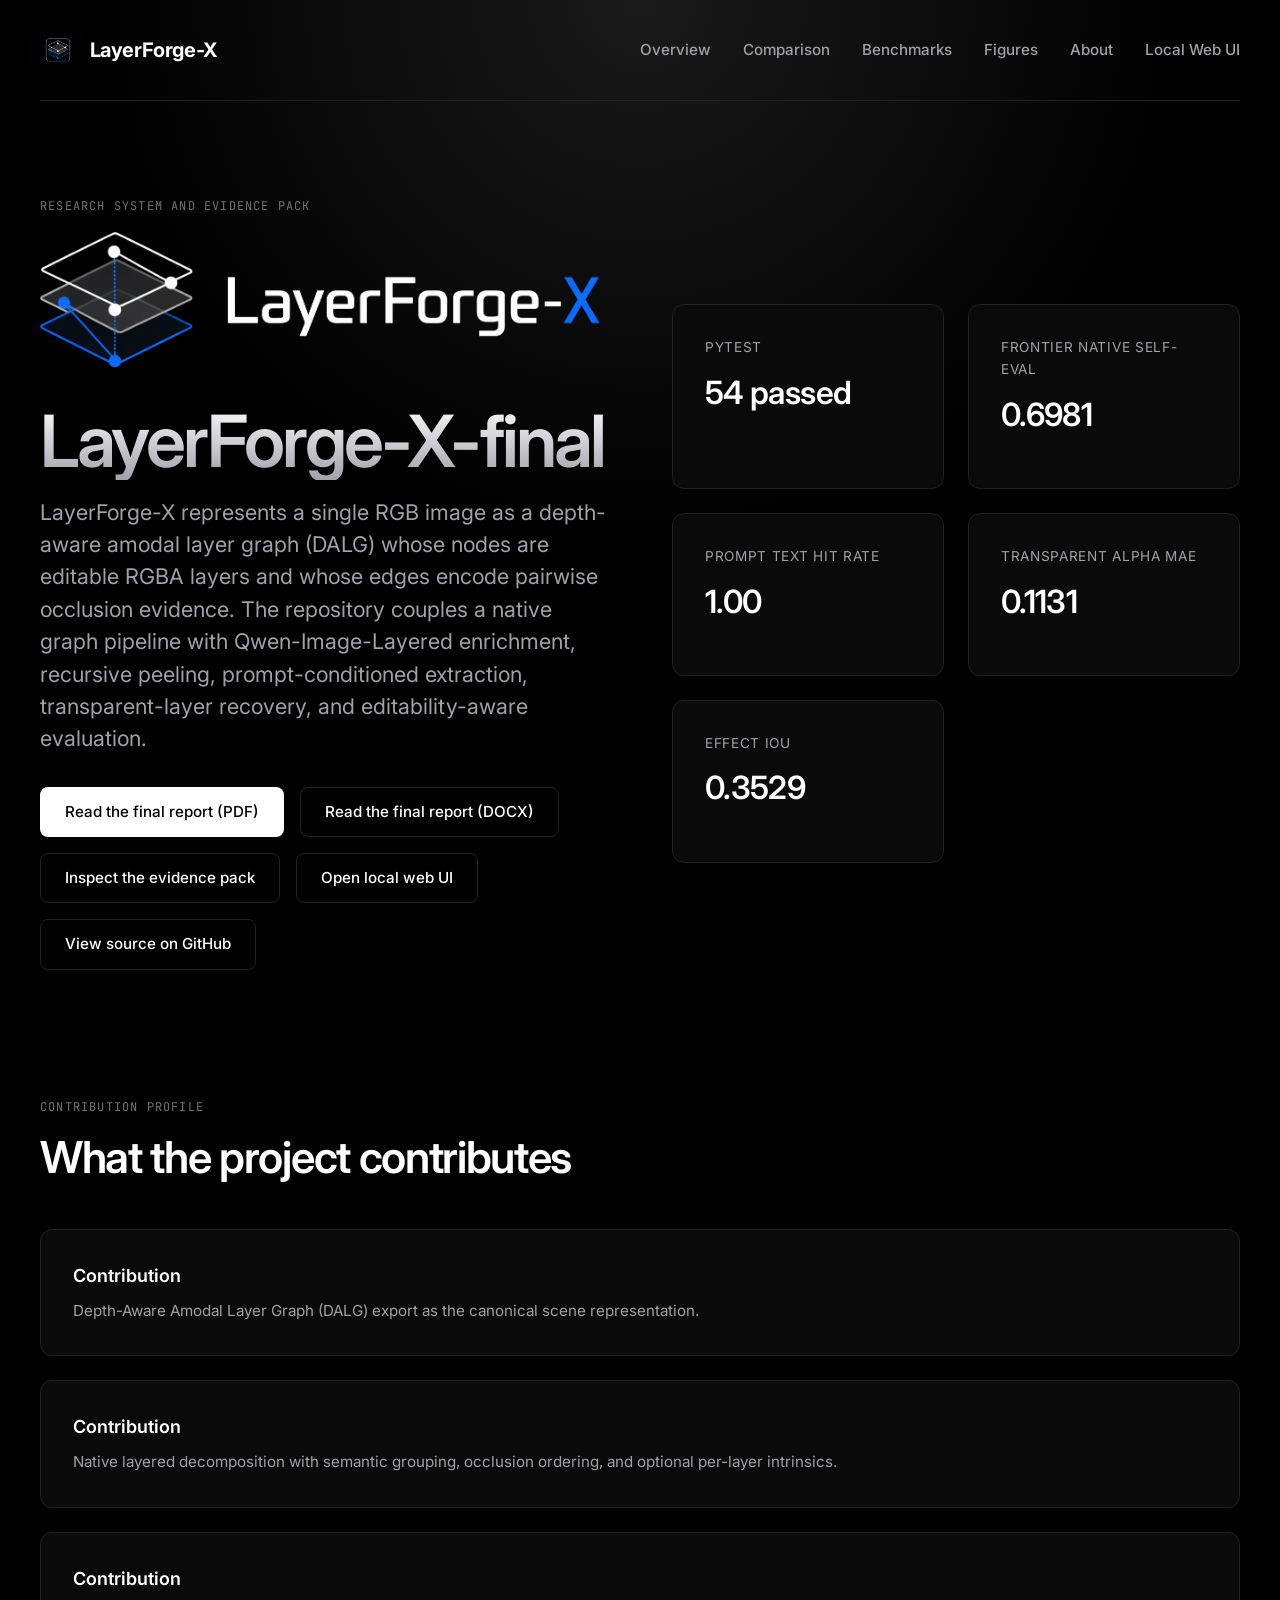
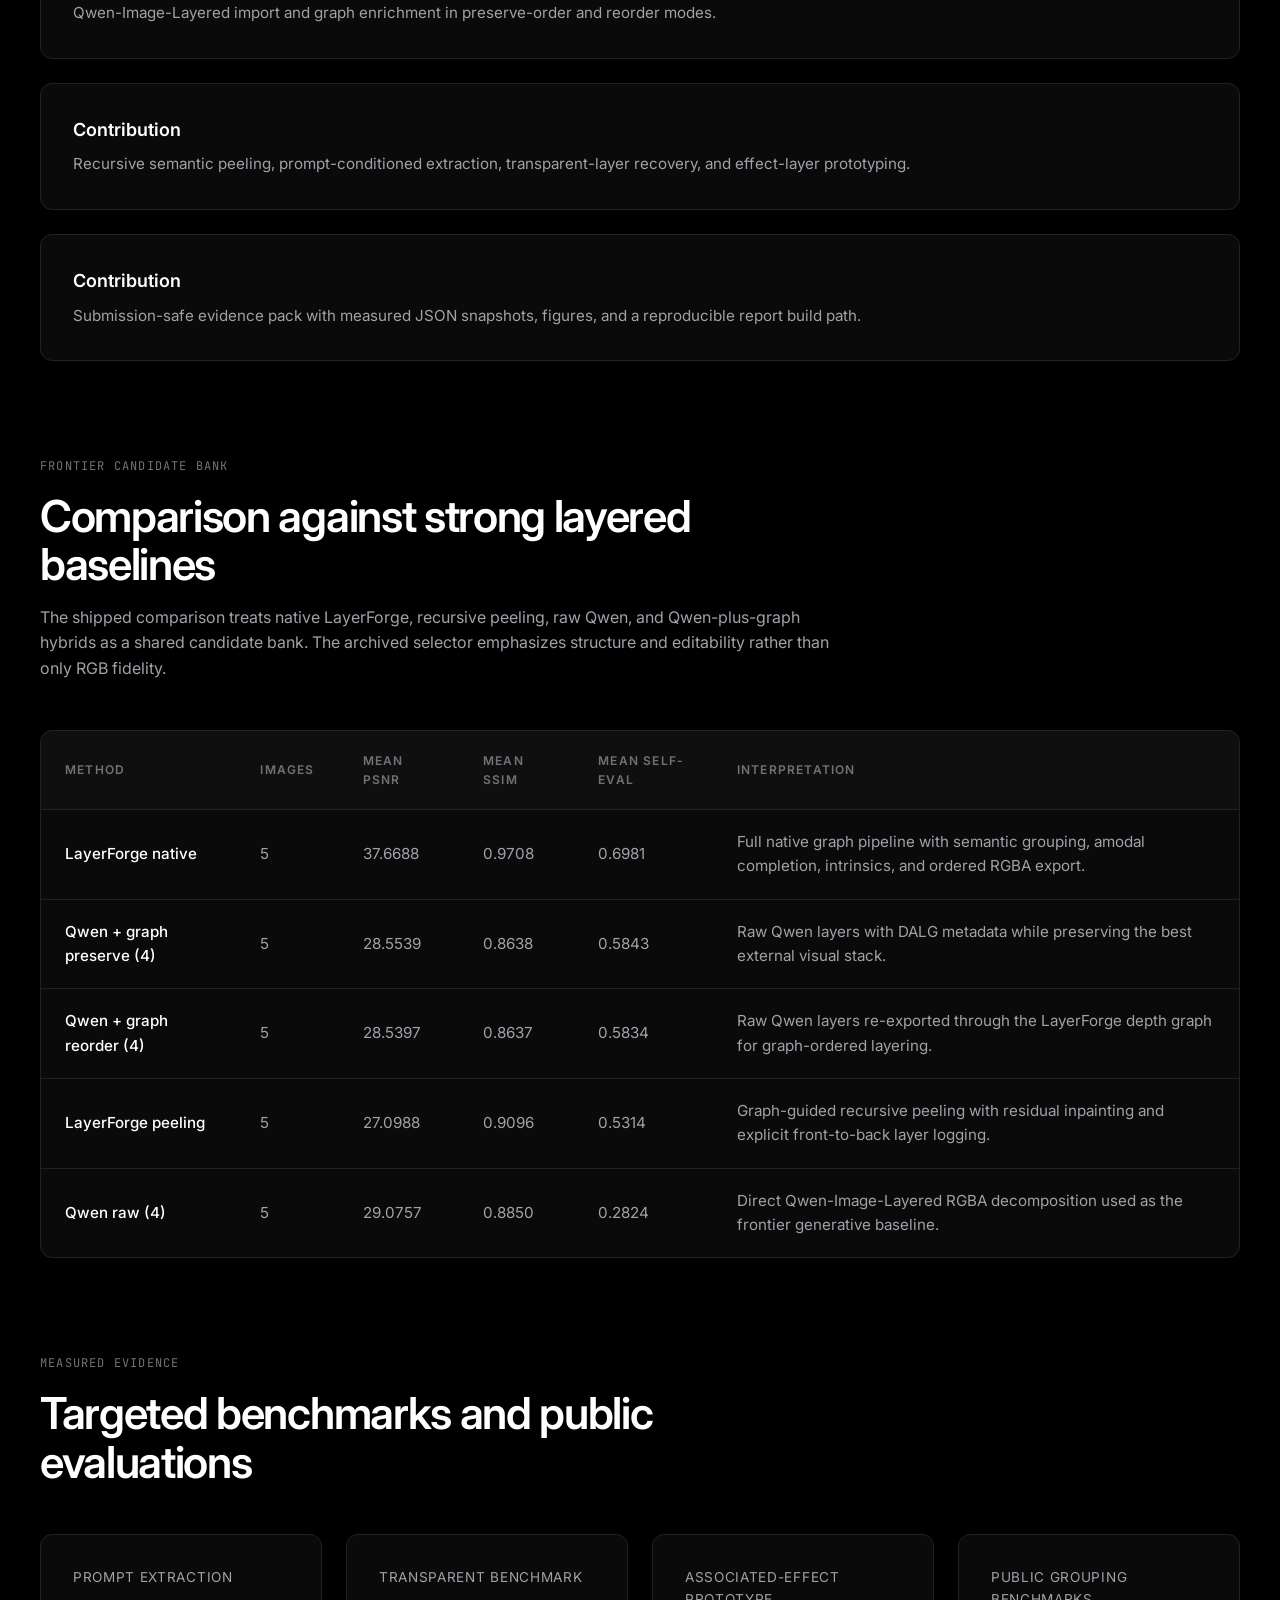
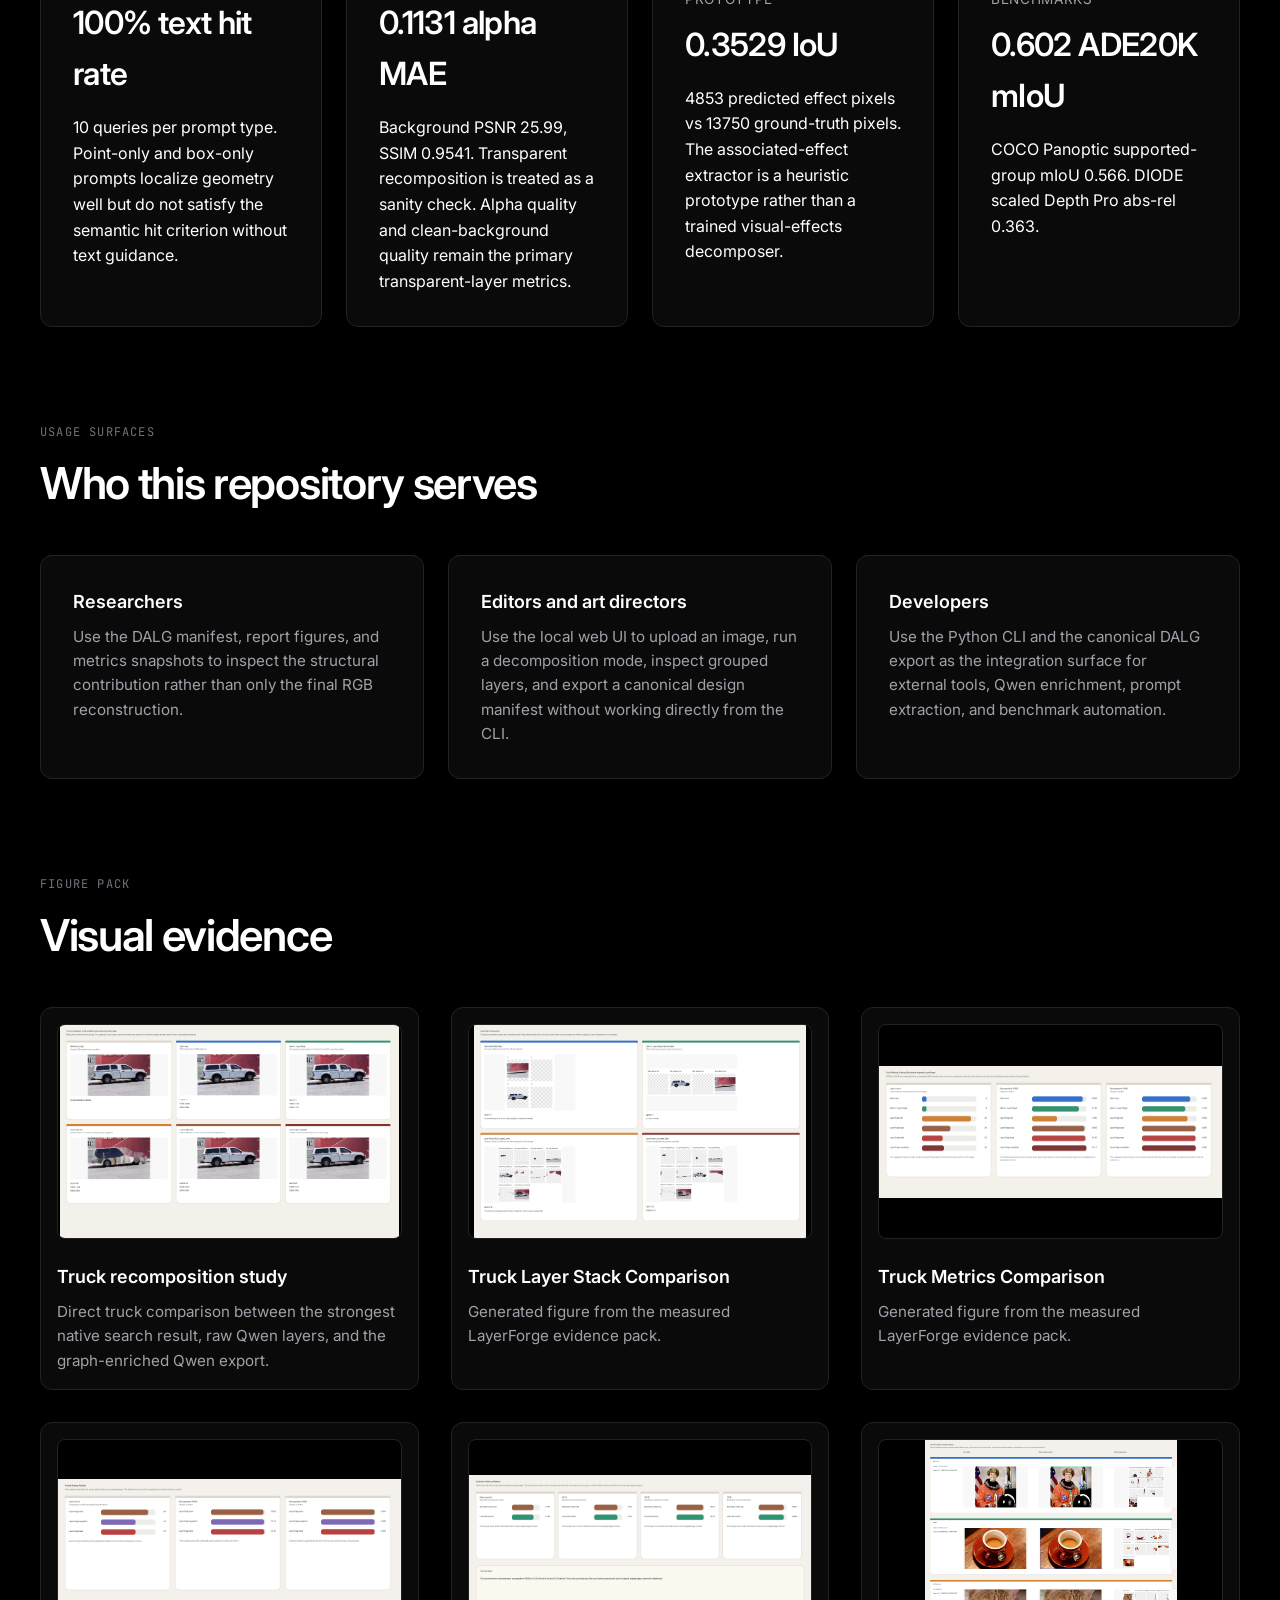
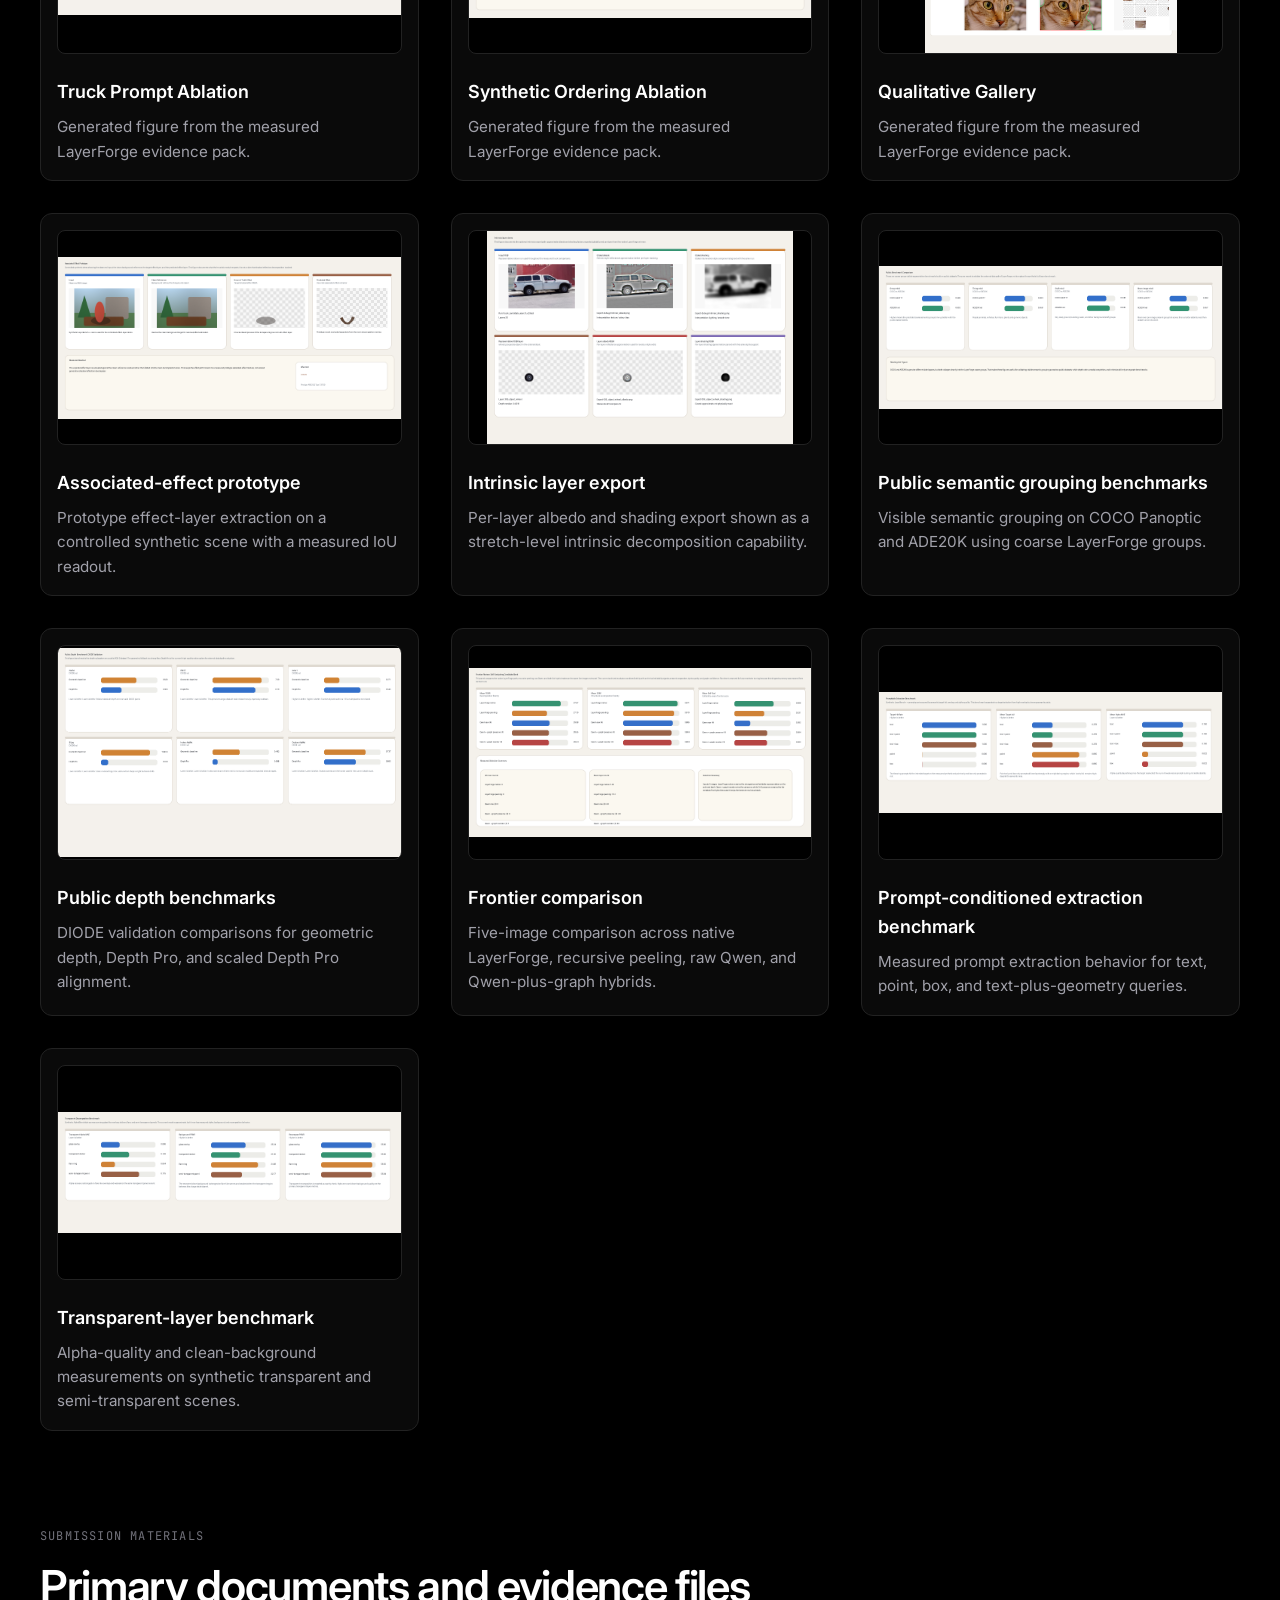
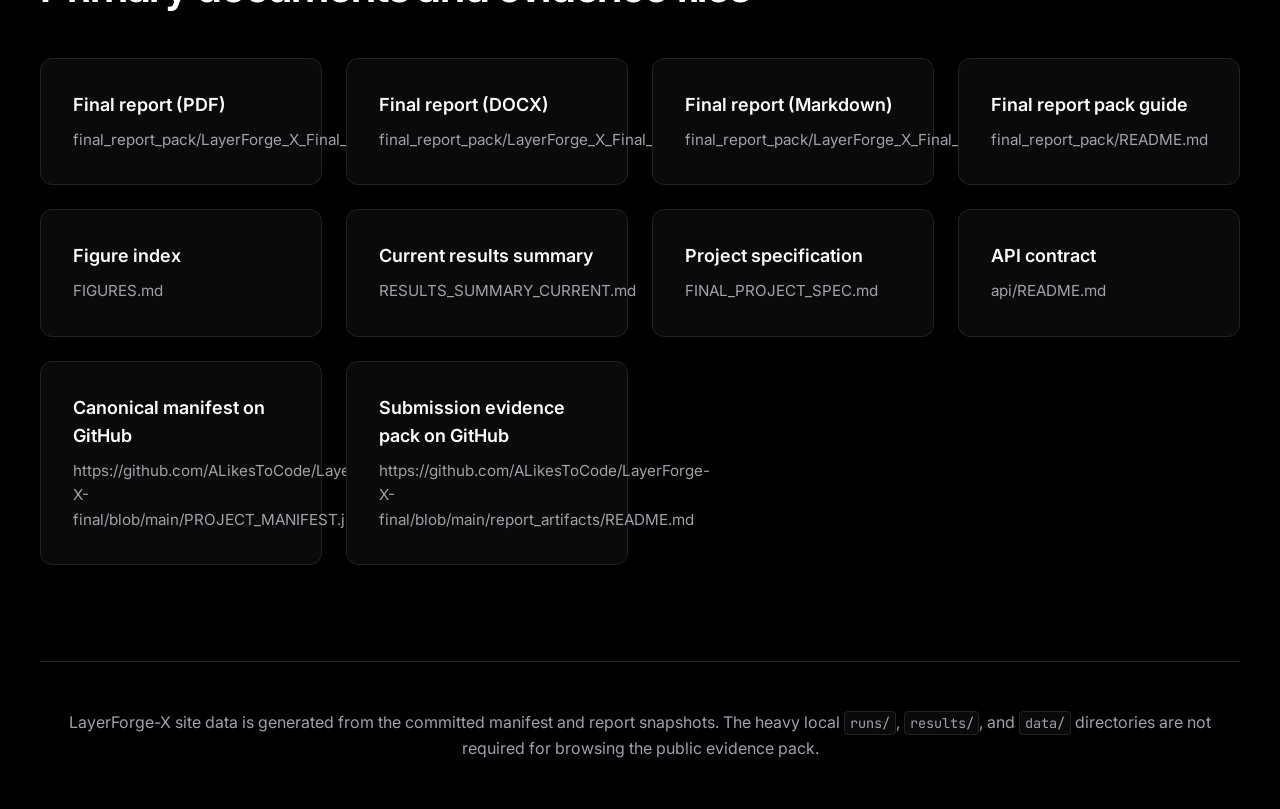
==== commit 5bbd7083: "docs: add project logo and favicon" ====
--- a/docs/index.html
+++ b/docs/index.html
@@ -10,6 +10,16 @@
             name="description"
             content="LayerForge-X converts a single RGB image into a depth-aware amodal layer graph with editable RGBA layers, Qwen enrichment, recursive peeling, prompt extraction, and transparent-layer recovery."
         />
+        <meta property="og:title" content="LayerForge-X" />
+        <meta
+            property="og:description"
+            content="Depth-aware amodal layer graphs from a single image, with editable RGBA layers and an auditable evidence pack."
+        />
+        <meta property="og:image" content="assets/brand/layerforge-logo.png" />
+        <link rel="icon" type="image/png" sizes="32x32" href="assets/brand/favicon-32x32.png" />
+        <link rel="icon" type="image/png" sizes="16x16" href="assets/brand/favicon-16x16.png" />
+        <link rel="shortcut icon" href="assets/brand/favicon.ico" />
+        <link rel="apple-touch-icon" sizes="180x180" href="assets/brand/apple-touch-icon.png" />
         <link rel="preconnect" href="https://fonts.googleapis.com" />
         <link rel="preconnect" href="https://fonts.gstatic.com" crossorigin />
         <link
@@ -21,7 +31,10 @@
     <body data-page="home">
         <header class="site-shell">
             <nav class="site-nav">
-                <a class="brandmark" href="./">LayerForge-X</a>
+                <a class="brandmark" href="./" aria-label="LayerForge-X home">
+                    <img class="brandmark__icon" src="assets/brand/layerforge-mark.png" alt="" />
+                    <span class="brandmark__text">LayerForge-X</span>
+                </a>
                 <div class="site-nav__links">
                     <a href="#overview">Overview</a>
                     <a href="#comparison">Comparison</a>
@@ -37,6 +50,11 @@
             <section class="hero-panel" id="overview">
                 <div class="hero-panel__copy">
                     <p class="eyebrow">Research system and evidence pack</p>
+                    <img
+                        class="hero-lockup"
+                        src="assets/brand/layerforge-logo.png"
+                        alt="LayerForge-X logo"
+                    />
                     <h1 id="project-name">LayerForge-X</h1>
                     <p class="lede" id="project-abstract">
                         Loading project summary...
--- a/docs/assets/site.css
+++ b/docs/assets/site.css
@@ -95,11 +95,26 @@
 }
 
 .brandmark {
+    display: inline-flex;
+    align-items: center;
+    gap: 0.85rem;
     font-weight: 700;
     font-size: 1.25rem;
     text-decoration: none;
     letter-spacing: -0.02em;
     color: var(--text-primary);
+}
+
+.brandmark__icon {
+    width: 2.25rem;
+    height: 2.25rem;
+    object-fit: contain;
+    filter: drop-shadow(0 0 16px rgba(59, 130, 246, 0.12));
+}
+
+.brandmark__text {
+    display: inline-flex;
+    align-items: center;
 }
 
 .site-nav__links {
@@ -161,6 +176,13 @@
     max-width: 800px;
     line-height: 1.5;
     margin-bottom: 2rem;
+}
+
+.hero-lockup {
+    width: min(100%, 560px);
+    height: auto;
+    display: block;
+    margin-bottom: 1.5rem;
 }
 
 .section-copy,
@@ -588,4 +610,9 @@
     .webui-form {
         padding: 1.5rem;
     }
-}
+
+    .brandmark__icon {
+        width: 2rem;
+        height: 2rem;
+    }
+}
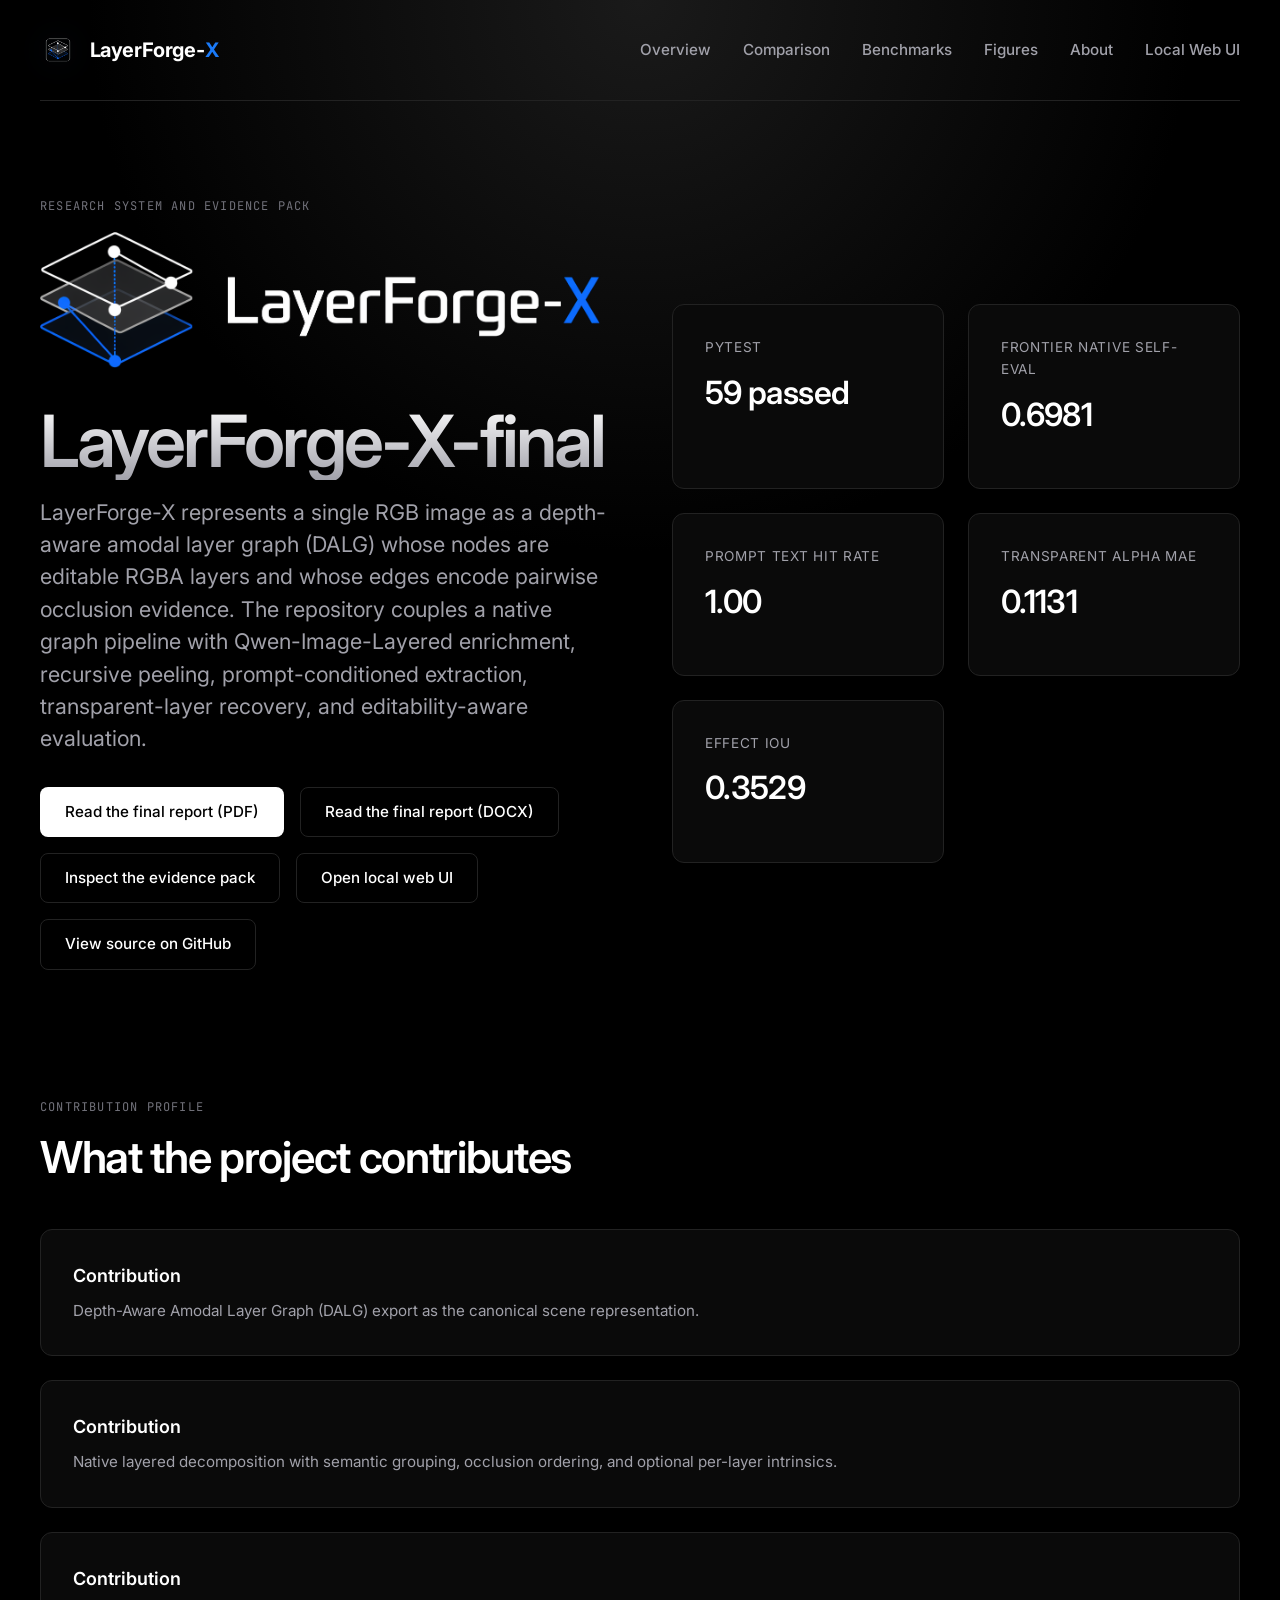
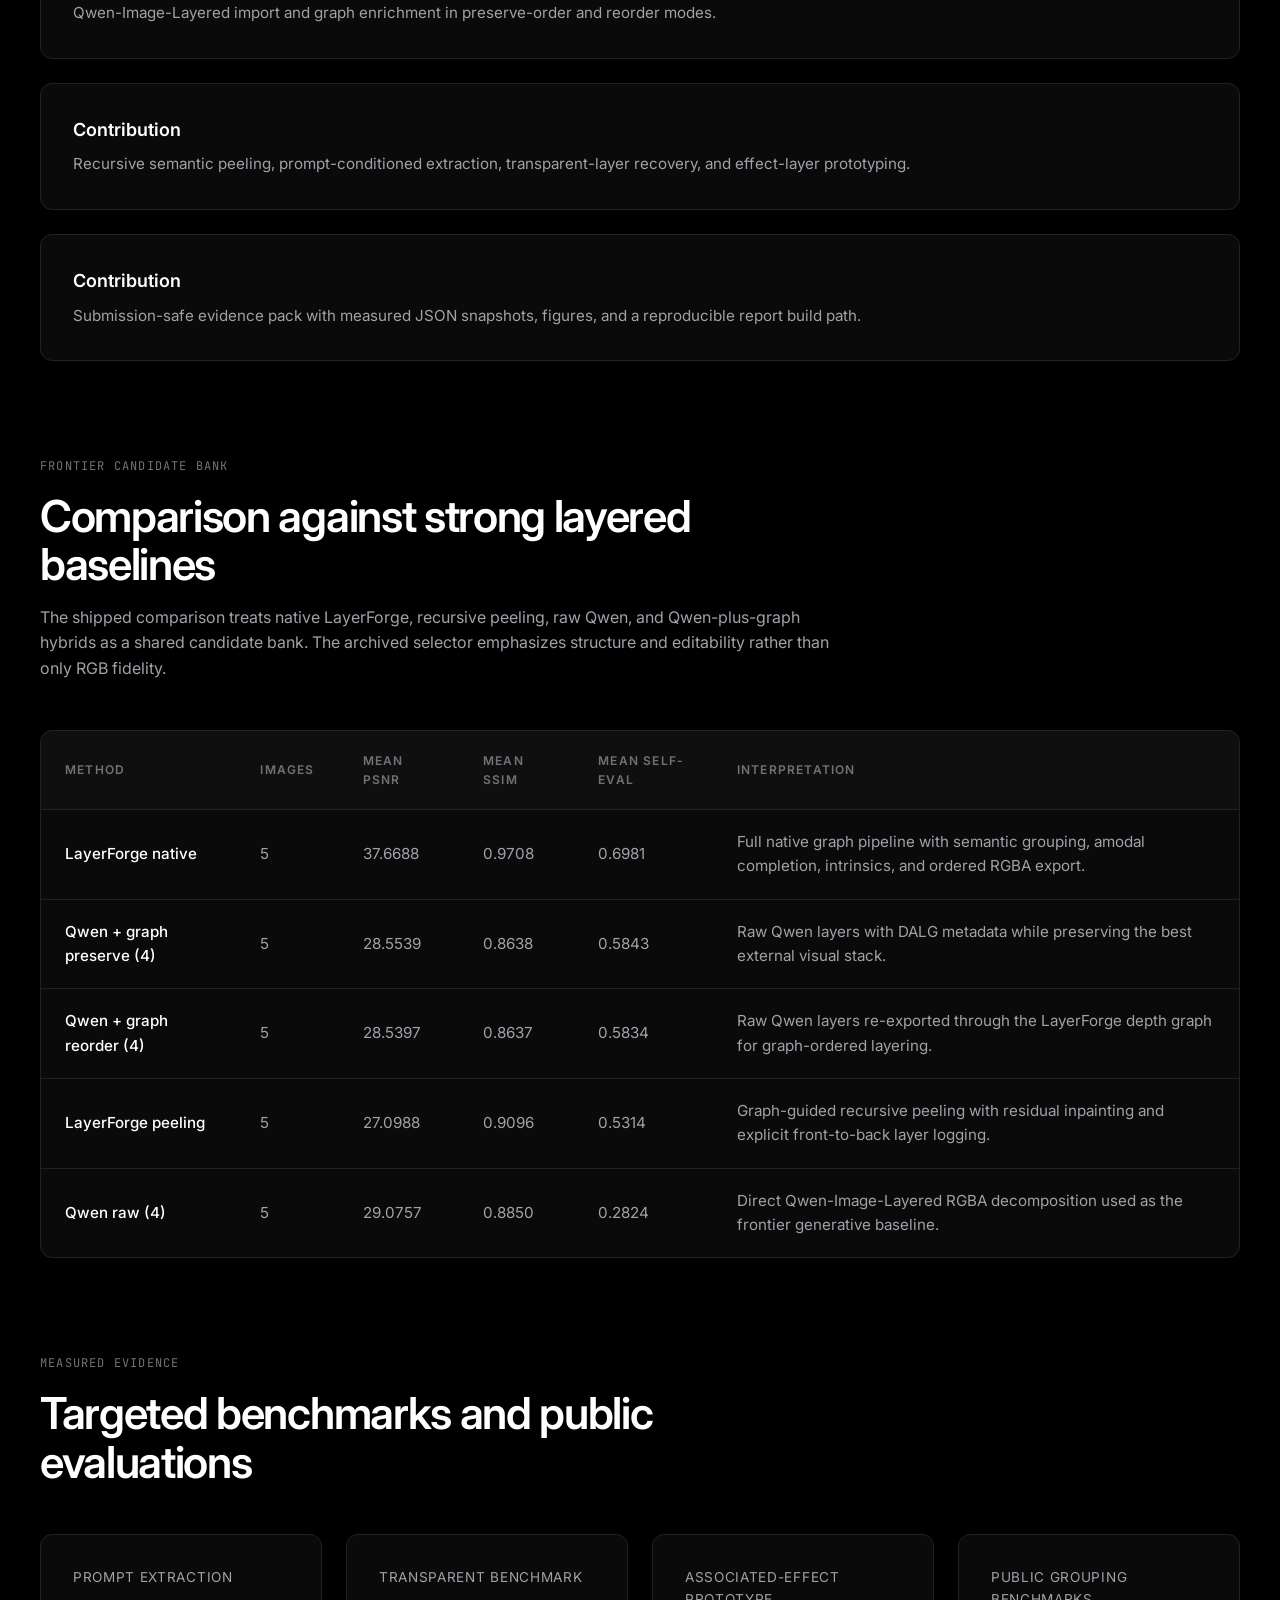
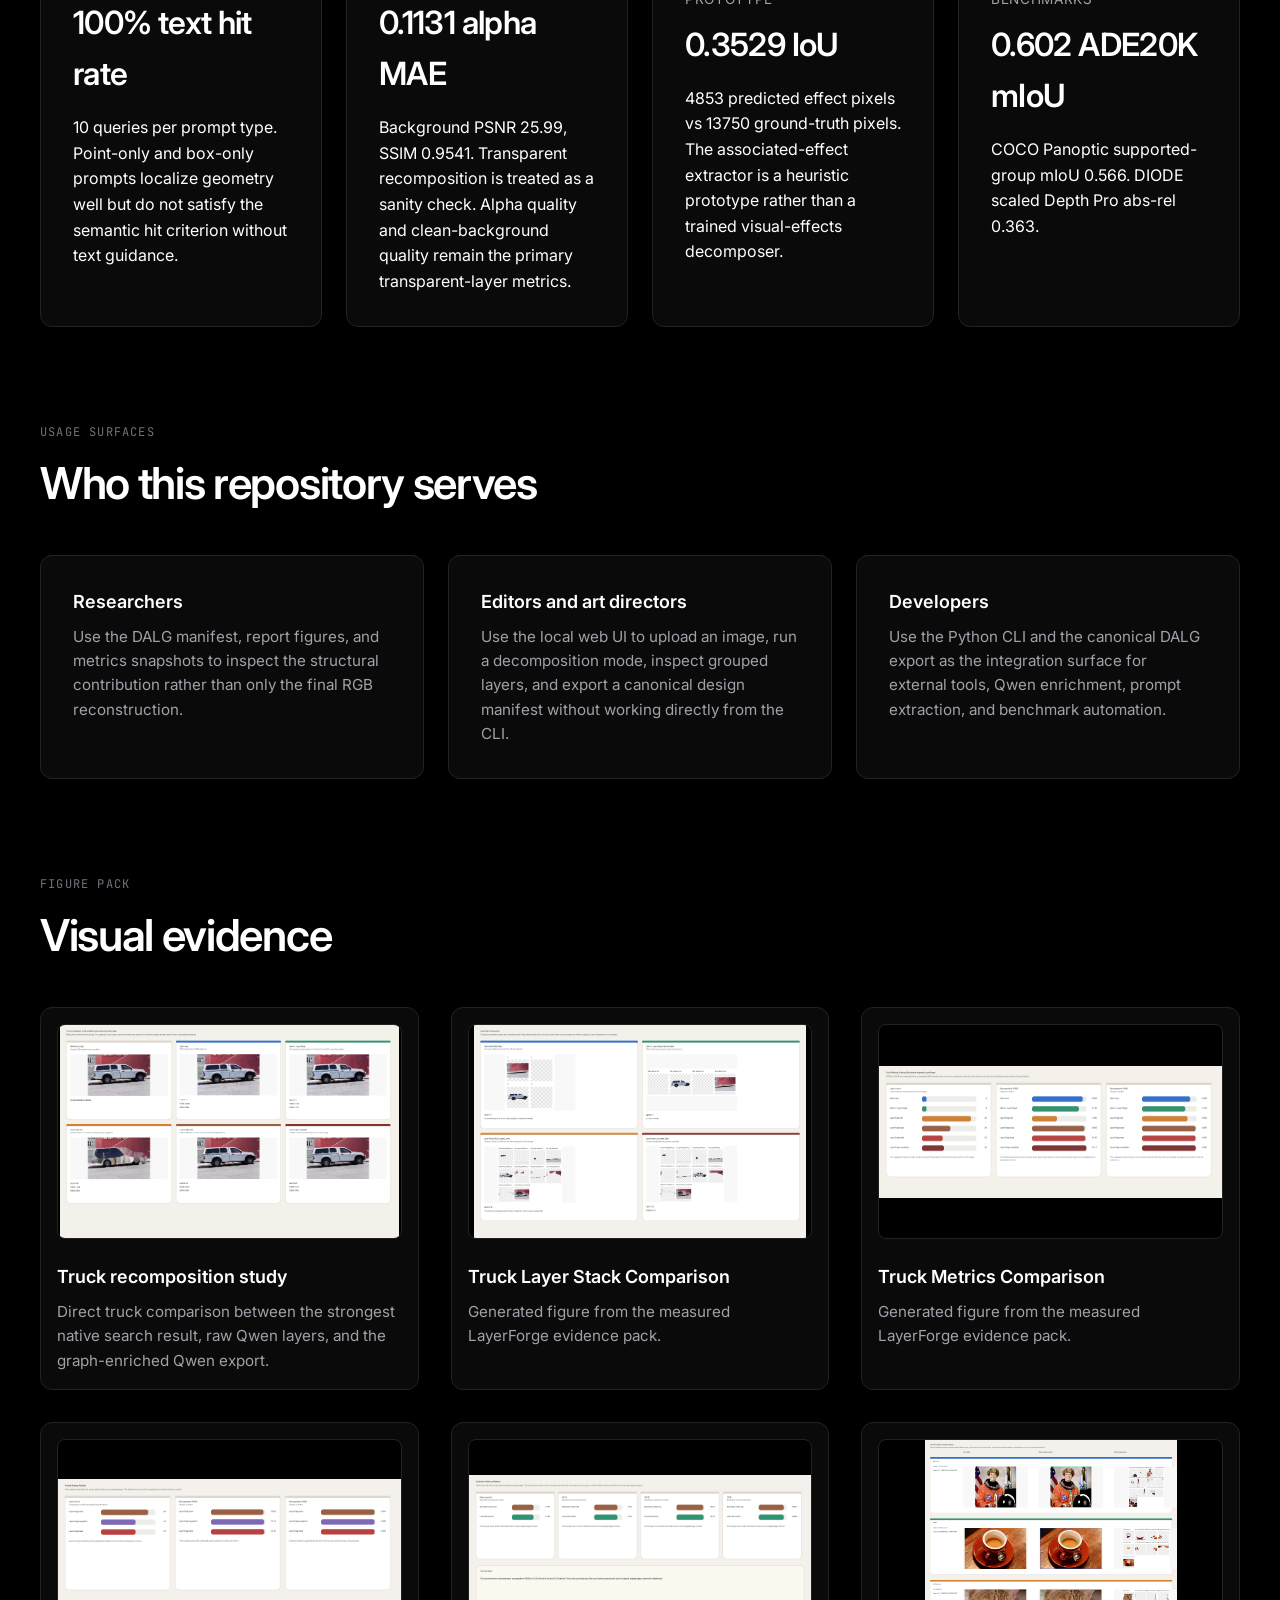
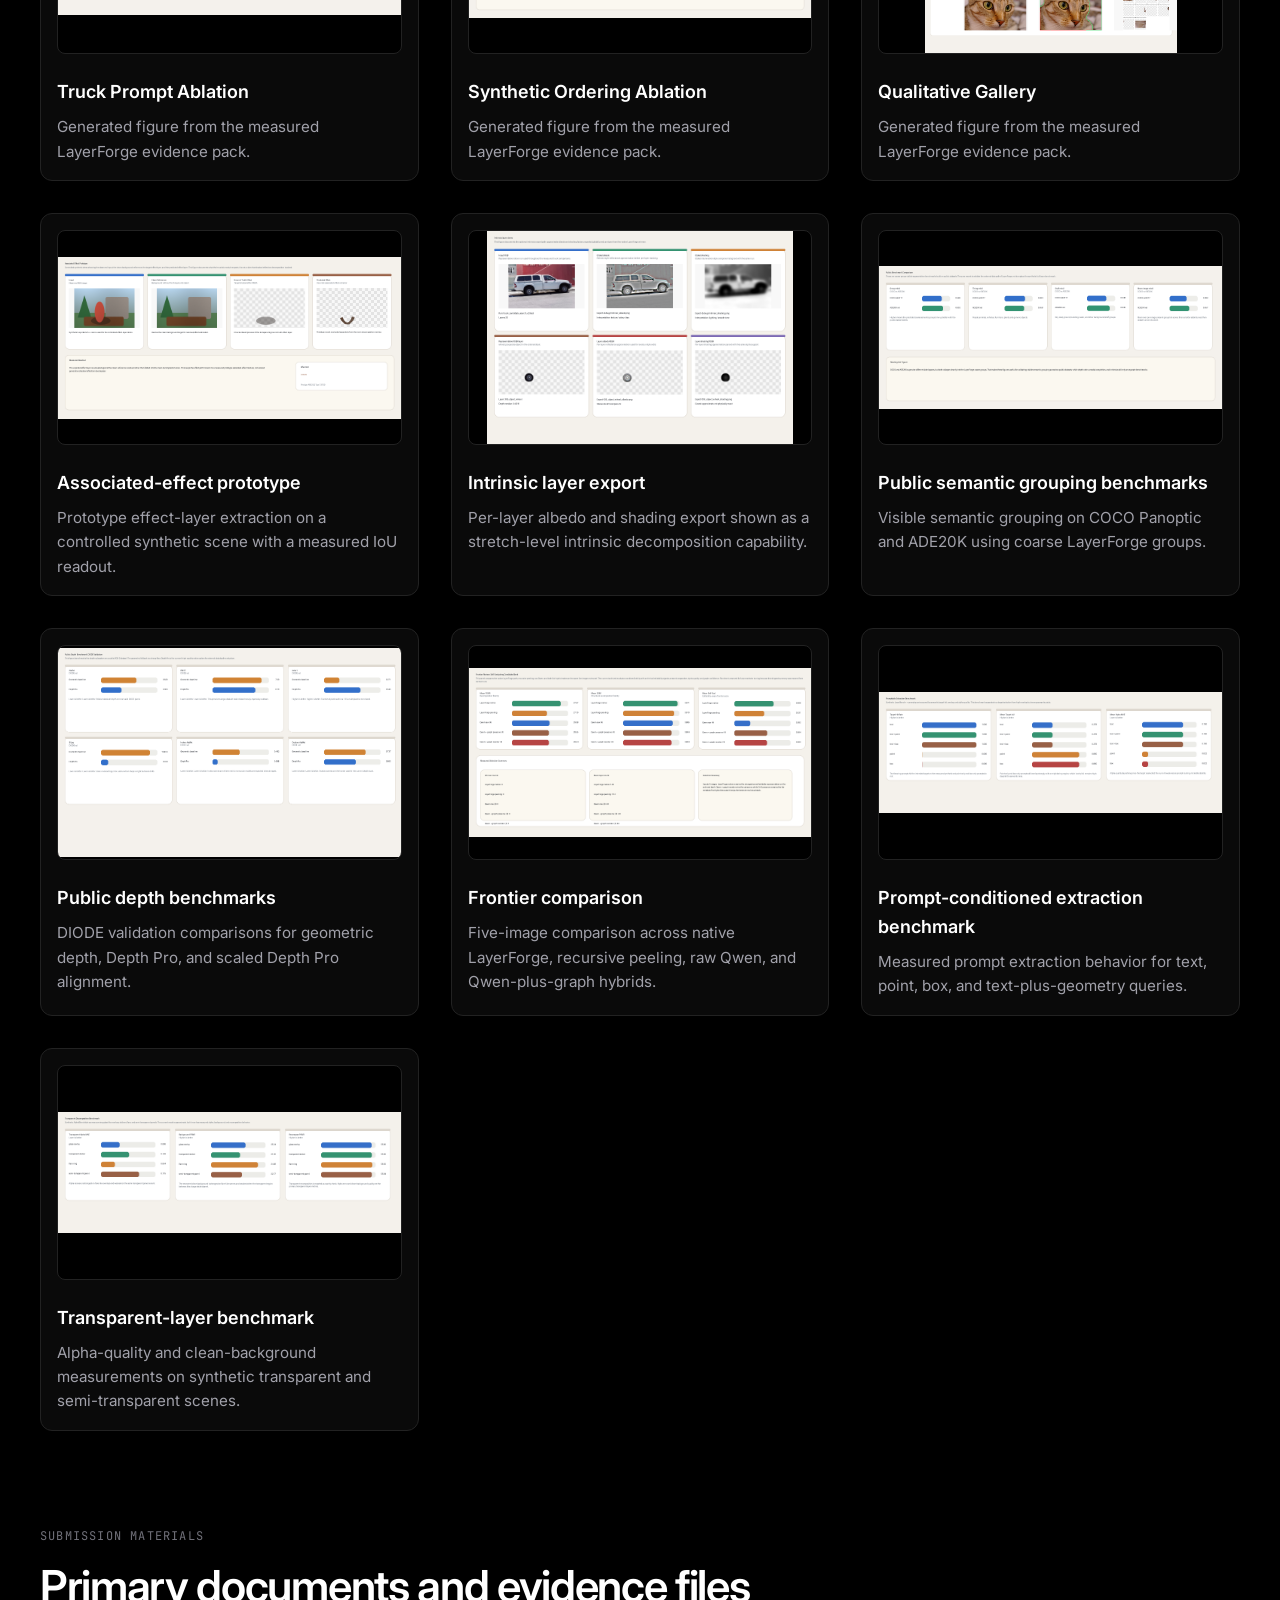
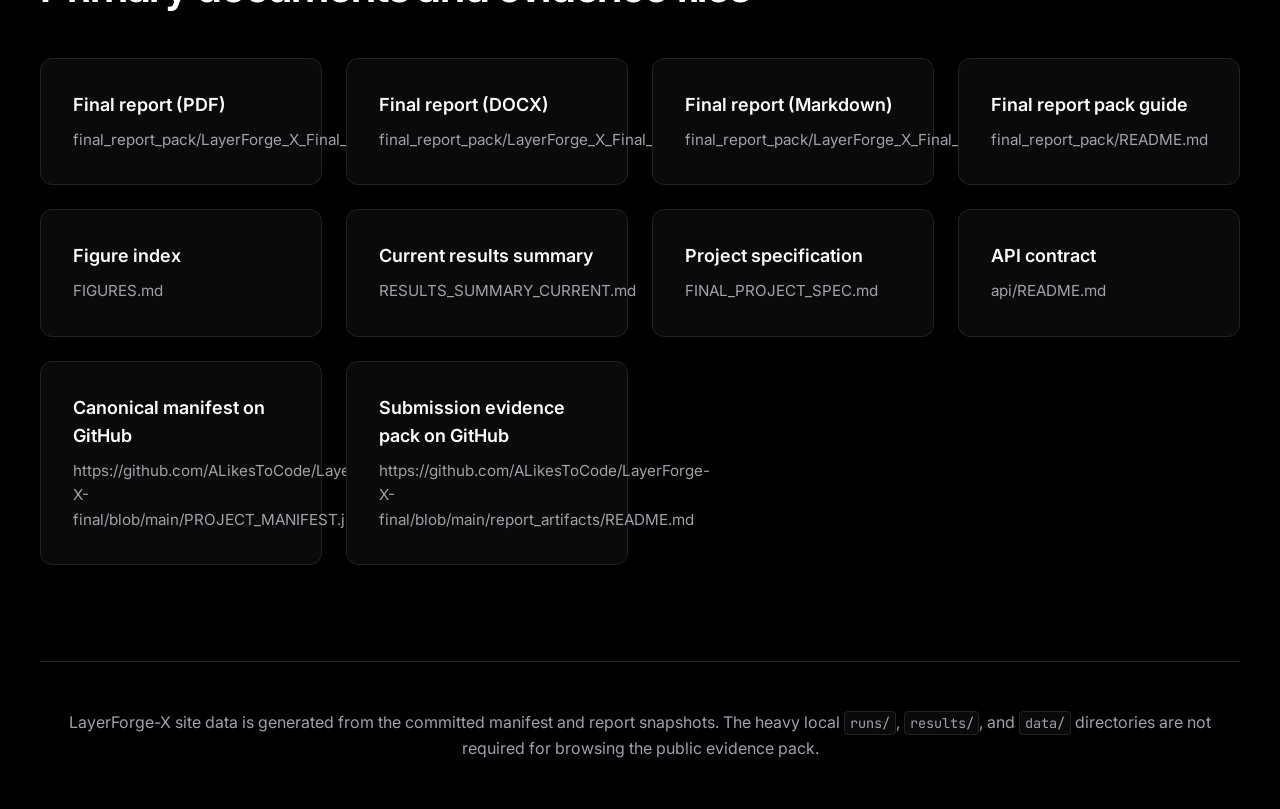
==== commit 753a4134: "Update LayerForge branding with colored X" ====
--- a/docs/index.html
+++ b/docs/index.html
@@ -16,10 +16,24 @@
             content="Depth-aware amodal layer graphs from a single image, with editable RGBA layers and an auditable evidence pack."
         />
         <meta property="og:image" content="assets/brand/layerforge-logo.png" />
-        <link rel="icon" type="image/png" sizes="32x32" href="assets/brand/favicon-32x32.png" />
-        <link rel="icon" type="image/png" sizes="16x16" href="assets/brand/favicon-16x16.png" />
+        <link
+            rel="icon"
+            type="image/png"
+            sizes="32x32"
+            href="assets/brand/favicon-32x32.png"
+        />
+        <link
+            rel="icon"
+            type="image/png"
+            sizes="16x16"
+            href="assets/brand/favicon-16x16.png"
+        />
         <link rel="shortcut icon" href="assets/brand/favicon.ico" />
-        <link rel="apple-touch-icon" sizes="180x180" href="assets/brand/apple-touch-icon.png" />
+        <link
+            rel="apple-touch-icon"
+            sizes="180x180"
+            href="assets/brand/apple-touch-icon.png"
+        />
         <link rel="preconnect" href="https://fonts.googleapis.com" />
         <link rel="preconnect" href="https://fonts.gstatic.com" crossorigin />
         <link
@@ -32,8 +46,14 @@
         <header class="site-shell">
             <nav class="site-nav">
                 <a class="brandmark" href="./" aria-label="LayerForge-X home">
-                    <img class="brandmark__icon" src="assets/brand/layerforge-mark.png" alt="" />
-                    <span class="brandmark__text">LayerForge-X</span>
+                    <img
+                        class="brandmark__icon"
+                        src="assets/brand/layerforge-mark.png"
+                        alt=""
+                    />
+                    <span class="brandmark__text"
+                        >LayerForge-<span class="brand-x">X</span></span
+                    >
                 </a>
                 <div class="site-nav__links">
                     <a href="#overview">Overview</a>
--- a/docs/assets/site.css
+++ b/docs/assets/site.css
@@ -13,8 +13,8 @@
 
     --accent: #e4e4e7; /* Light grey/white accent */
     --accent-glow: rgba(255, 255, 255, 0.1);
-    --accent-blue: #3b82f6;
-    --accent-blue-soft: rgba(59, 130, 246, 0.15);
+    --accent-blue: #1a7af8; /* Vibrant logo blue */
+    --accent-blue-soft: rgba(26, 122, 248, 0.15);
 
     --error: #ef4444;
     --error-soft: rgba(239, 68, 68, 0.15);
@@ -115,6 +115,11 @@
 .brandmark__text {
     display: inline-flex;
     align-items: center;
+}
+
+.brand-x {
+    color: var(--accent-blue);
+    margin-left: 1px;
 }
 
 .site-nav__links {
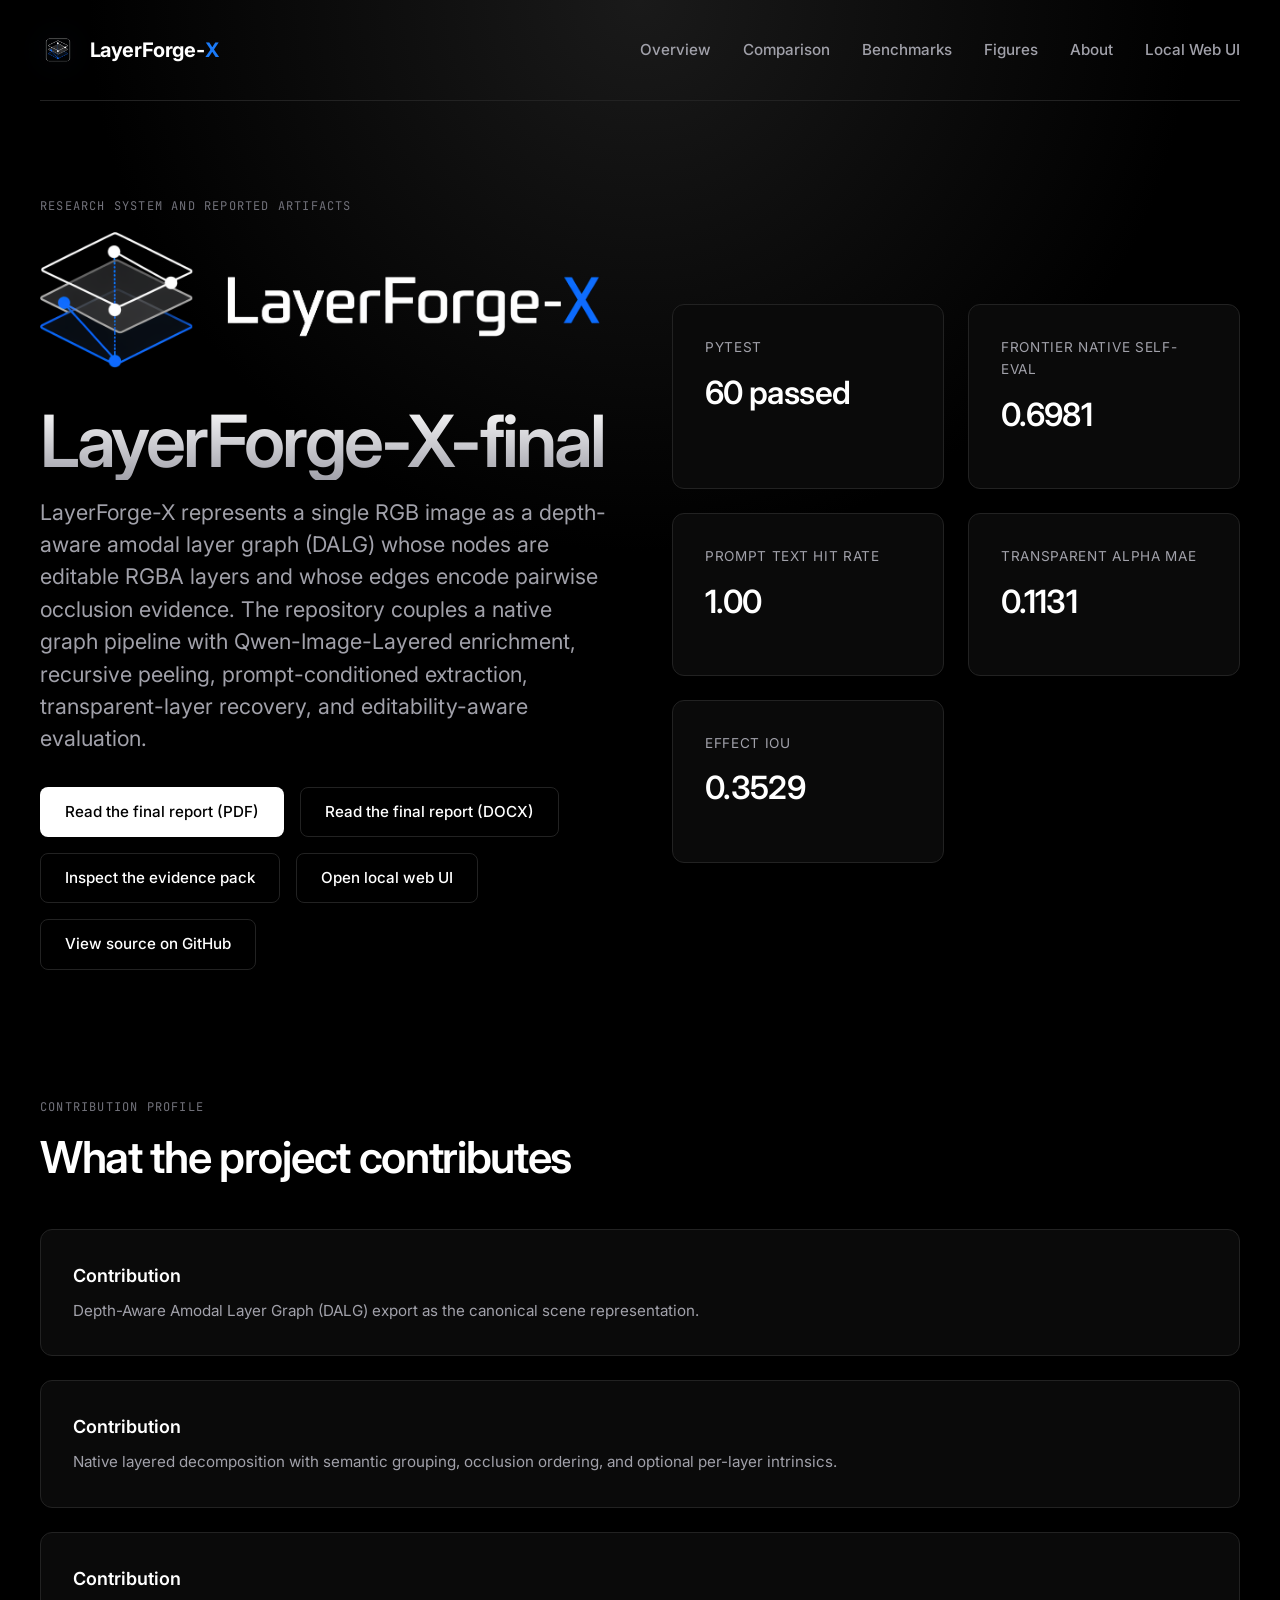
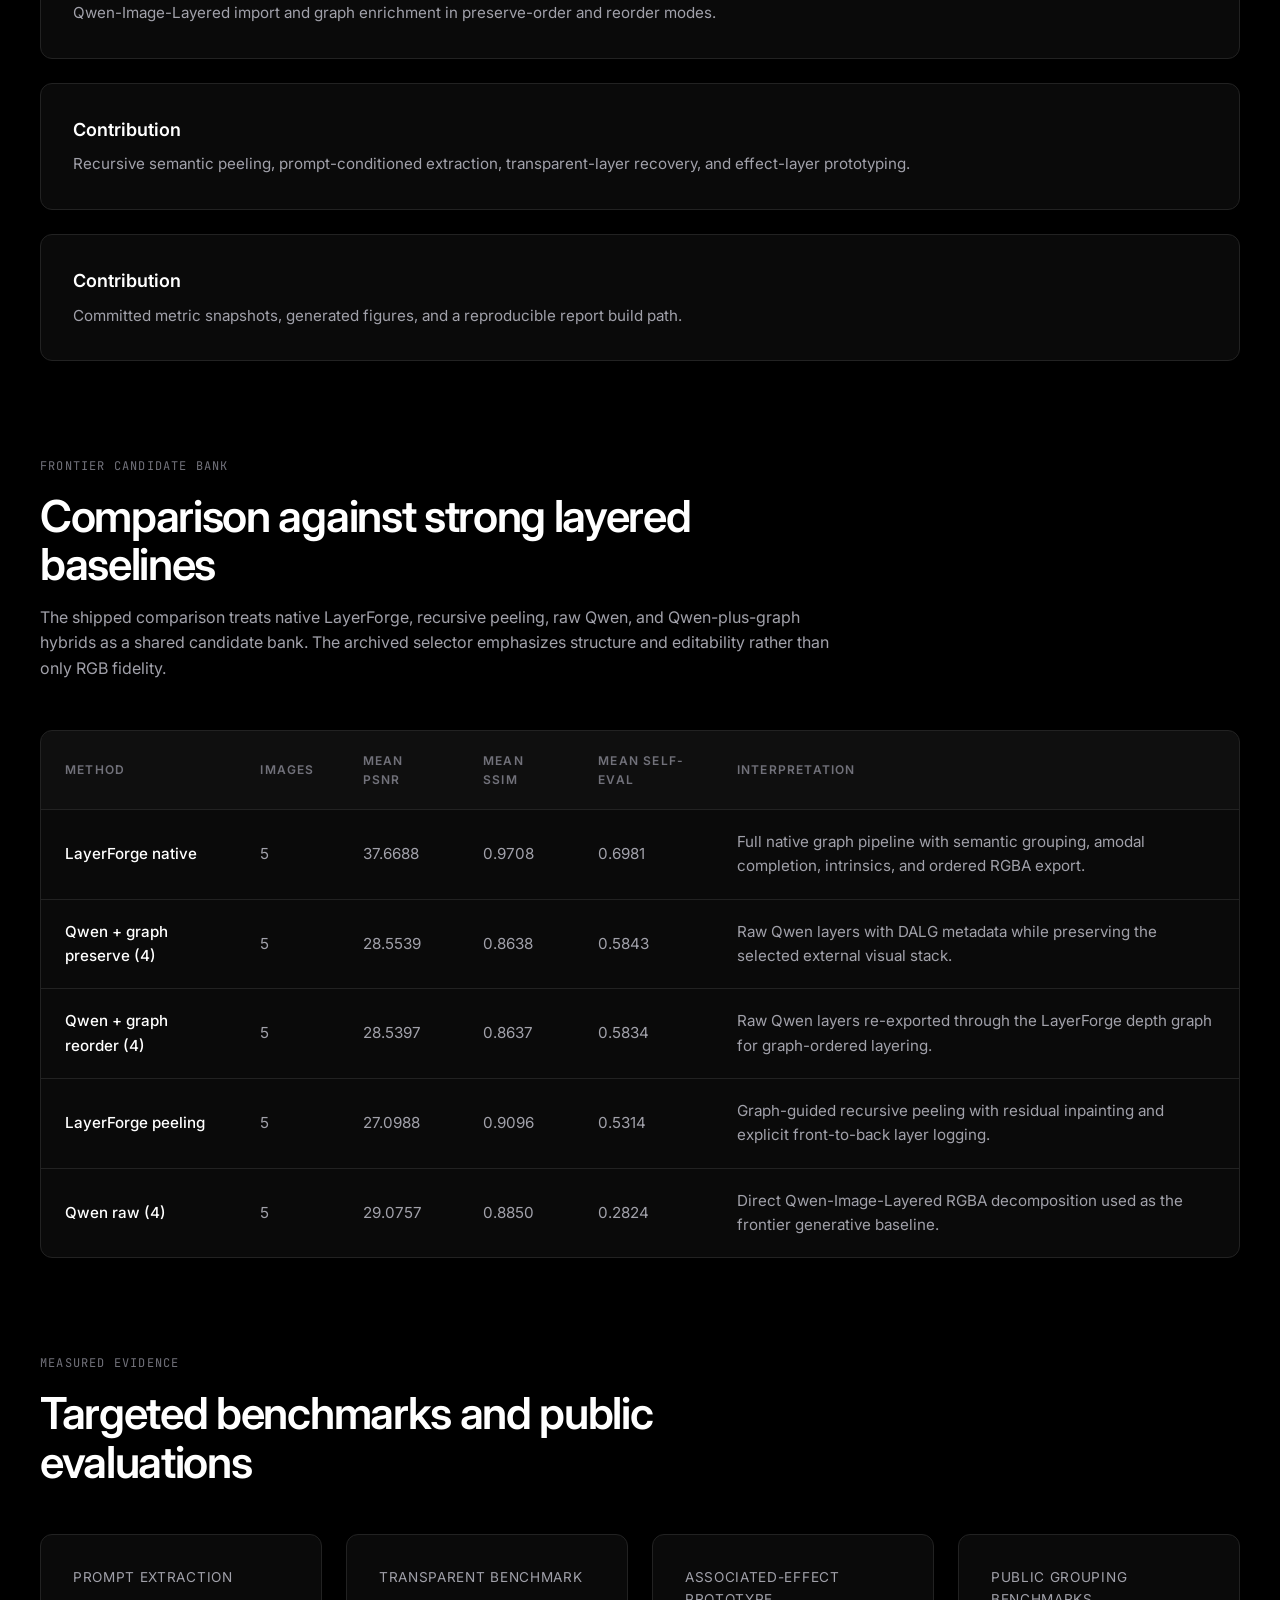
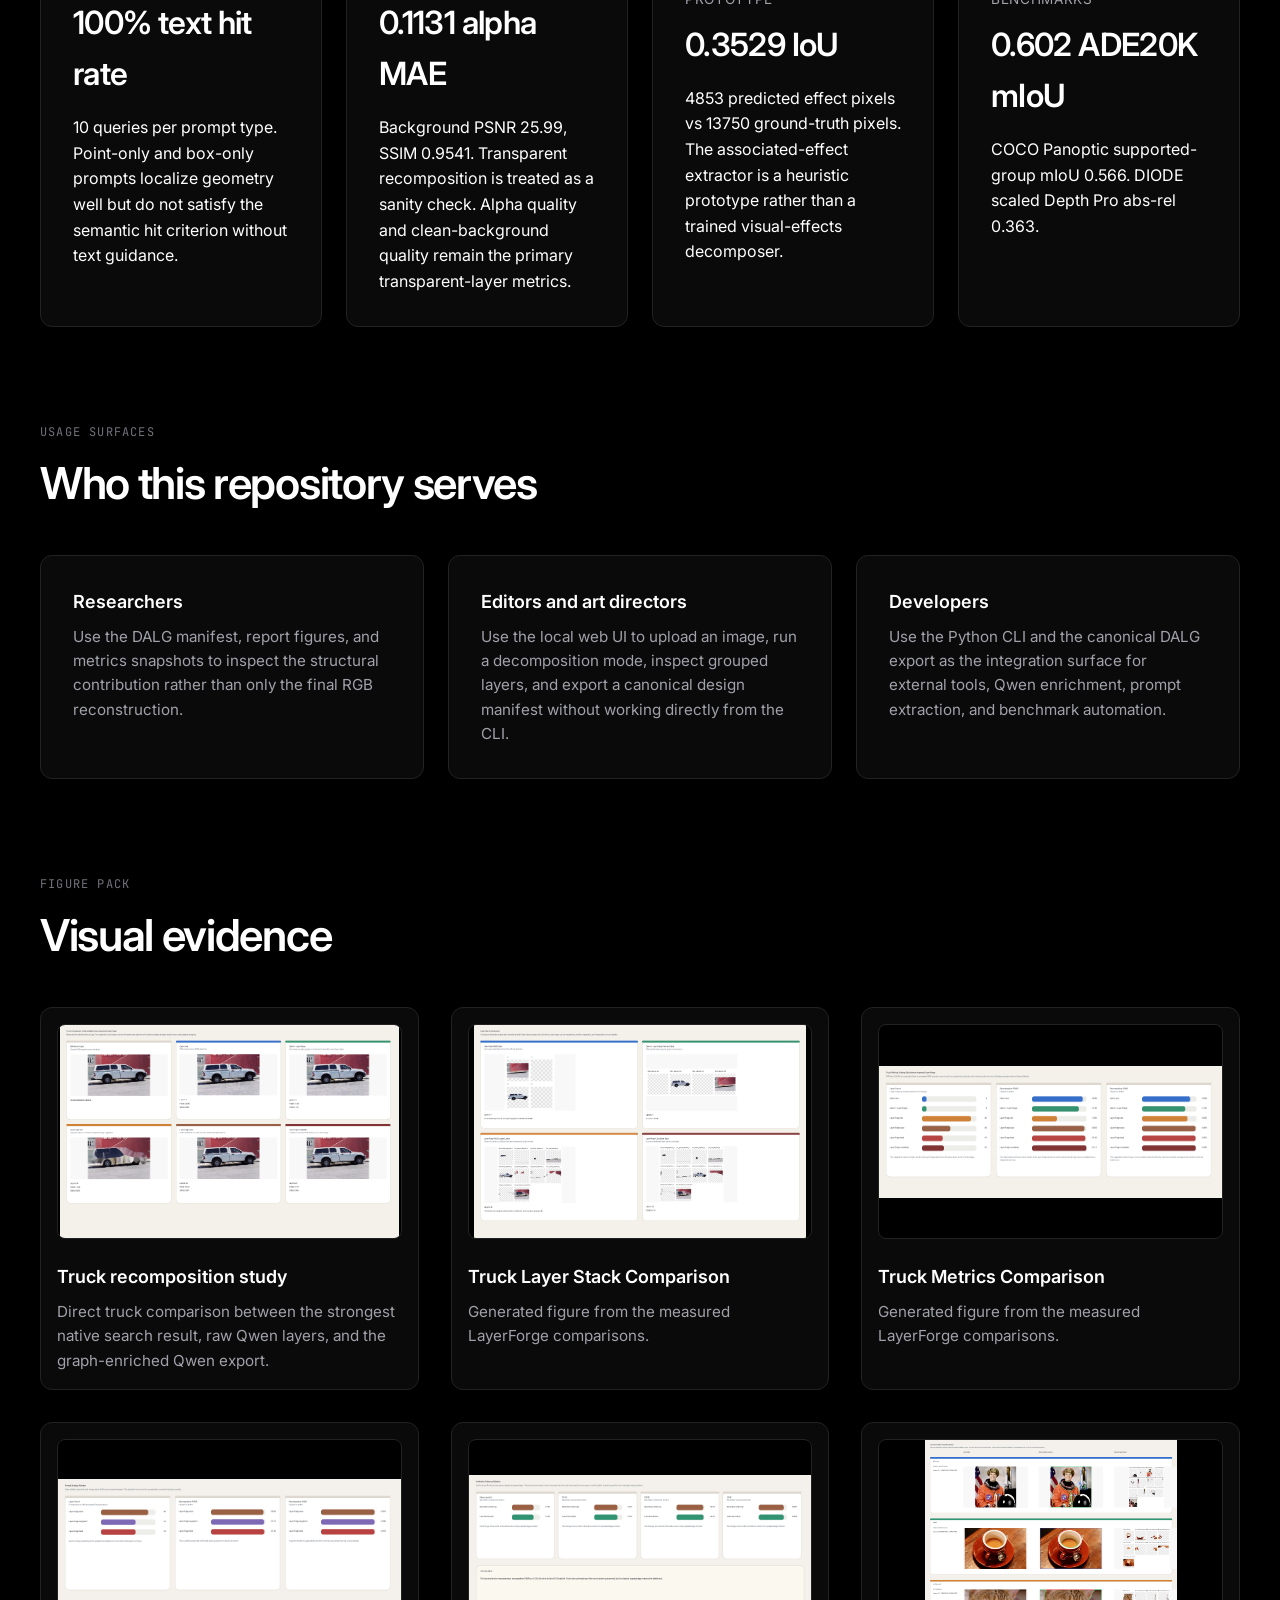
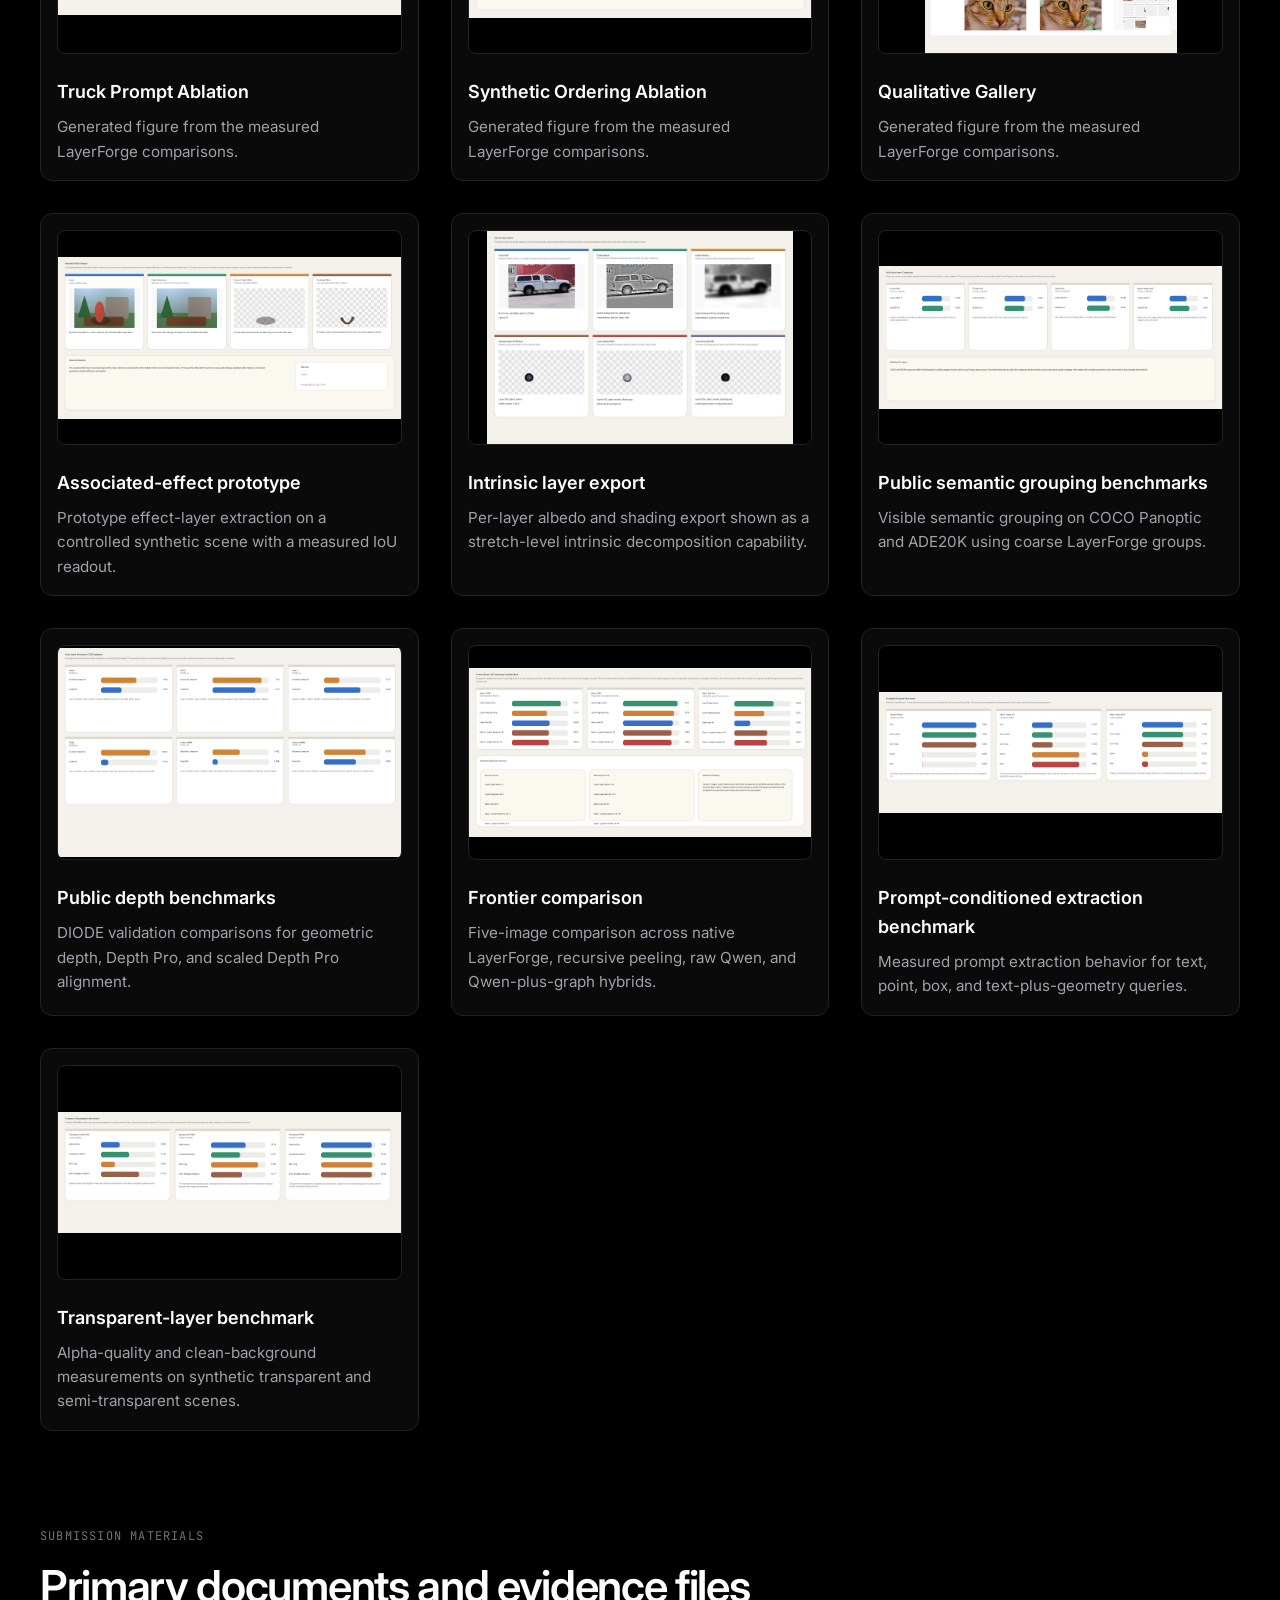
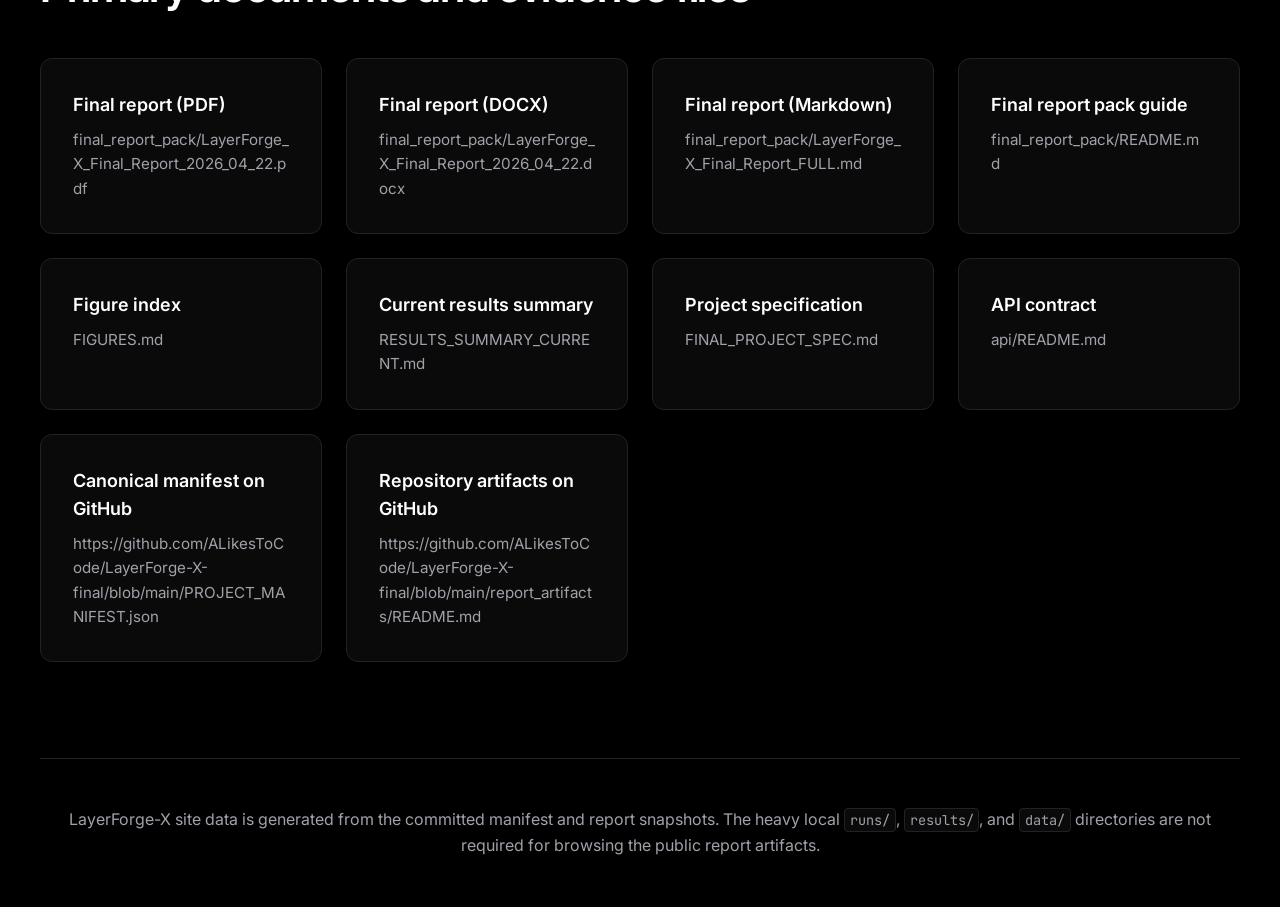
==== commit 9cb44f40: "docs: strengthen research-facing documentation" ====
--- a/docs/index.html
+++ b/docs/index.html
@@ -13,7 +13,7 @@
         <meta property="og:title" content="LayerForge-X" />
         <meta
             property="og:description"
-            content="Depth-aware amodal layer graphs from a single image, with editable RGBA layers and an auditable evidence pack."
+            content="Depth-aware amodal layer graphs from a single image, with editable RGBA layers, reported metrics, and generated figures."
         />
         <meta property="og:image" content="assets/brand/layerforge-logo.png" />
         <link
@@ -69,7 +69,7 @@
         <main class="site-shell">
             <section class="hero-panel" id="overview">
                 <div class="hero-panel__copy">
-                    <p class="eyebrow">Research system and evidence pack</p>
+                    <p class="eyebrow">Research system and reported artifacts</p>
                     <img
                         class="hero-lockup"
                         src="assets/brand/layerforge-logo.png"
@@ -160,7 +160,7 @@
                 and report snapshots. The heavy local
                 <code>runs/</code>, <code>results/</code>, and
                 <code>data/</code> directories are not required for browsing the
-                public evidence pack.
+                public report artifacts.
             </p>
         </footer>
 
--- a/docs/assets/site.css
+++ b/docs/assets/site.css
@@ -63,6 +63,7 @@
     );
     background-attachment: fixed;
     min-height: 100vh;
+    overflow-x: clip;
 }
 
 a {
@@ -82,6 +83,7 @@
 .site-shell {
     width: min(1200px, calc(100% - 3rem));
     margin: 0 auto;
+    min-width: 0;
 }
 
 /* Header & Nav */
@@ -125,6 +127,8 @@
 .site-nav__links {
     display: flex;
     gap: 2rem;
+    flex-wrap: wrap;
+    justify-content: flex-end;
 }
 
 .site-nav__links a {
@@ -202,6 +206,7 @@
     flex-wrap: wrap;
     gap: 1rem;
     margin-top: 2rem;
+    align-items: center;
 }
 
 .button-link,
@@ -250,6 +255,7 @@
     align-items: center;
     padding: 4rem 0;
     margin-bottom: 4rem;
+    min-width: 0;
 }
 
 .hero-panel--compact {
@@ -260,11 +266,13 @@
 .section-block,
 .prose-block {
     margin-bottom: 6rem;
+    min-width: 0;
 }
 
 .section-head {
     margin-bottom: 3rem;
     max-width: 800px;
+    min-width: 0;
 }
 
 /* Cards & Grids */
@@ -272,7 +280,8 @@
 .benchmark-grid,
 .doc-link-grid,
 .audience-grid,
-.bullet-grid {
+.bullet-grid,
+.workflow-strip {
     display: grid;
     gap: 1.5rem;
 }
@@ -282,6 +291,11 @@
 .doc-link-grid,
 .audience-grid {
     grid-template-columns: repeat(auto-fit, minmax(240px, 1fr));
+}
+
+.workflow-strip {
+    grid-template-columns: repeat(3, minmax(0, 1fr));
+    margin-bottom: 2rem;
 }
 
 .figure-grid {
@@ -304,6 +318,45 @@
     transition: all 0.3s ease;
     display: flex;
     flex-direction: column;
+    min-width: 0;
+}
+
+.workflow-step,
+.form-cluster {
+    background: rgba(255, 255, 255, 0.02);
+    border: 1px solid var(--border-color);
+    border-radius: var(--radius-md);
+    min-width: 0;
+}
+
+.workflow-step {
+    padding: 1.5rem;
+}
+
+.workflow-step__index {
+    display: inline-flex;
+    align-items: center;
+    justify-content: center;
+    min-width: 3rem;
+    padding: 0.35rem 0.65rem;
+    margin-bottom: 1rem;
+    border-radius: 999px;
+    background: var(--accent-blue-soft);
+    color: var(--accent-blue);
+    font-family: "JetBrains Mono", monospace;
+    font-size: 0.78rem;
+    font-weight: 600;
+    letter-spacing: 0.06em;
+}
+
+.workflow-step h3 {
+    font-size: 1.1rem;
+    margin-bottom: 0.65rem;
+}
+
+.workflow-step p {
+    color: var(--text-secondary);
+    font-size: 0.95rem;
 }
 
 .metric-card:hover,
@@ -361,6 +414,7 @@
     color: var(--text-secondary);
     font-size: 0.95rem;
     flex-grow: 1;
+    overflow-wrap: anywhere;
 }
 
 .figure-card {
@@ -383,6 +437,7 @@
     border: 1px solid var(--border-color);
     border-radius: var(--radius-md);
     background: var(--bg-surface);
+    min-width: 0;
 }
 
 .comparison-table {
@@ -431,6 +486,7 @@
     border: 1px solid var(--border-color);
     border-radius: var(--radius-lg);
     padding: 2.5rem;
+    min-width: 0;
 }
 
 .form-grid {
@@ -438,12 +494,14 @@
     grid-template-columns: repeat(auto-fit, minmax(280px, 1fr));
     gap: 2rem;
     margin-bottom: 2rem;
+    min-width: 0;
 }
 
 .form-grid label {
     display: flex;
     flex-direction: column;
     gap: 0.75rem;
+    min-width: 0;
 }
 
 .form-grid label span {
@@ -484,6 +542,46 @@
     font-family: inherit;
 }
 
+.form-stack {
+    display: flex;
+    flex-direction: column;
+    gap: 1.5rem;
+    min-width: 0;
+}
+
+.form-cluster {
+    padding: 1.5rem;
+}
+
+.form-cluster__head {
+    display: grid;
+    grid-template-columns: minmax(0, 0.9fr) minmax(0, 1.1fr);
+    gap: 1.5rem;
+    align-items: start;
+    margin-bottom: 1.5rem;
+    min-width: 0;
+}
+
+.form-cluster__head h3 {
+    font-size: 1.2rem;
+    margin-bottom: 0.4rem;
+}
+
+.form-cluster__copy {
+    color: var(--text-secondary);
+    font-size: 0.95rem;
+    min-width: 0;
+}
+
+.form-grid--wide {
+    grid-template-columns: repeat(auto-fit, minmax(220px, 1fr));
+}
+
+.form-grid--dense {
+    grid-template-columns: repeat(auto-fit, minmax(200px, 1fr));
+    margin-bottom: 0;
+}
+
 .checkbox-row {
     display: flex;
     align-items: center;
@@ -501,10 +599,20 @@
     cursor: pointer;
 }
 
+.checkbox-row--cluster {
+    margin-bottom: 0;
+    padding: 0.95rem 1rem;
+    border: 1px dashed var(--border-color);
+    border-radius: var(--radius-sm);
+    background: rgba(255, 255, 255, 0.02);
+}
+
 .inline-note {
     color: var(--text-muted);
     font-size: 0.85rem;
     align-self: center;
+    min-width: 0;
+    overflow-wrap: anywhere;
 }
 
 .status-banner {
@@ -591,6 +699,11 @@
         padding: 2rem 0;
     }
 
+    .workflow-strip,
+    .form-cluster__head {
+        grid-template-columns: 1fr;
+    }
+
     h1 {
         font-size: 2.5rem;
     }
@@ -604,8 +717,9 @@
     }
 
     .site-nav__links {
-        flex-direction: wrap;
-        gap: 1rem;
+        width: 100%;
+        gap: 0.85rem;
+        justify-content: flex-start;
     }
 
     .form-grid {
@@ -614,6 +728,26 @@
 
     .webui-form {
         padding: 1.5rem;
+    }
+
+    .site-shell {
+        width: min(1200px, calc(100% - 1.5rem));
+    }
+
+    .cta-row {
+        flex-direction: column;
+        align-items: stretch;
+    }
+
+    .cta-row .button-link,
+    .cta-row .button-primary,
+    .cta-row button {
+        width: 100%;
+    }
+
+    .metric-card__value,
+    .benchmark-card__value {
+        font-size: 1.6rem;
     }
 
     .brandmark__icon {
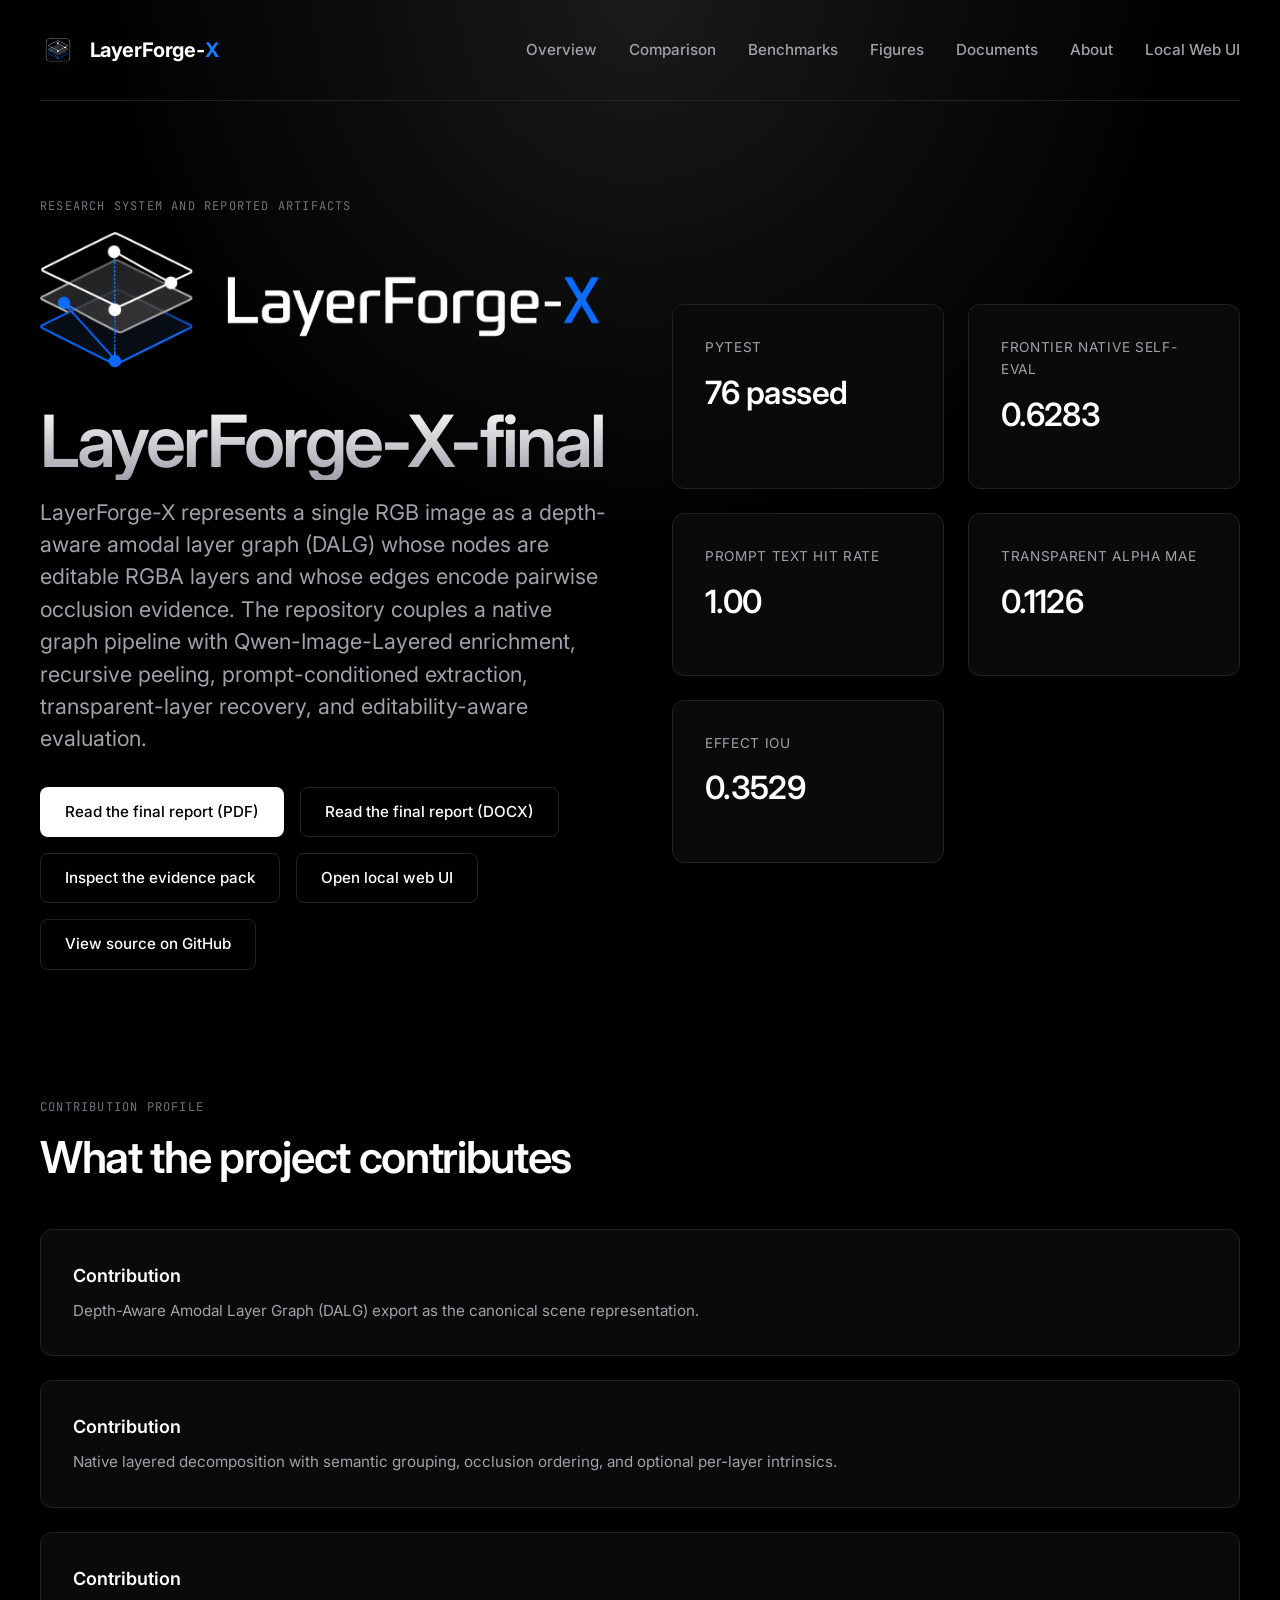
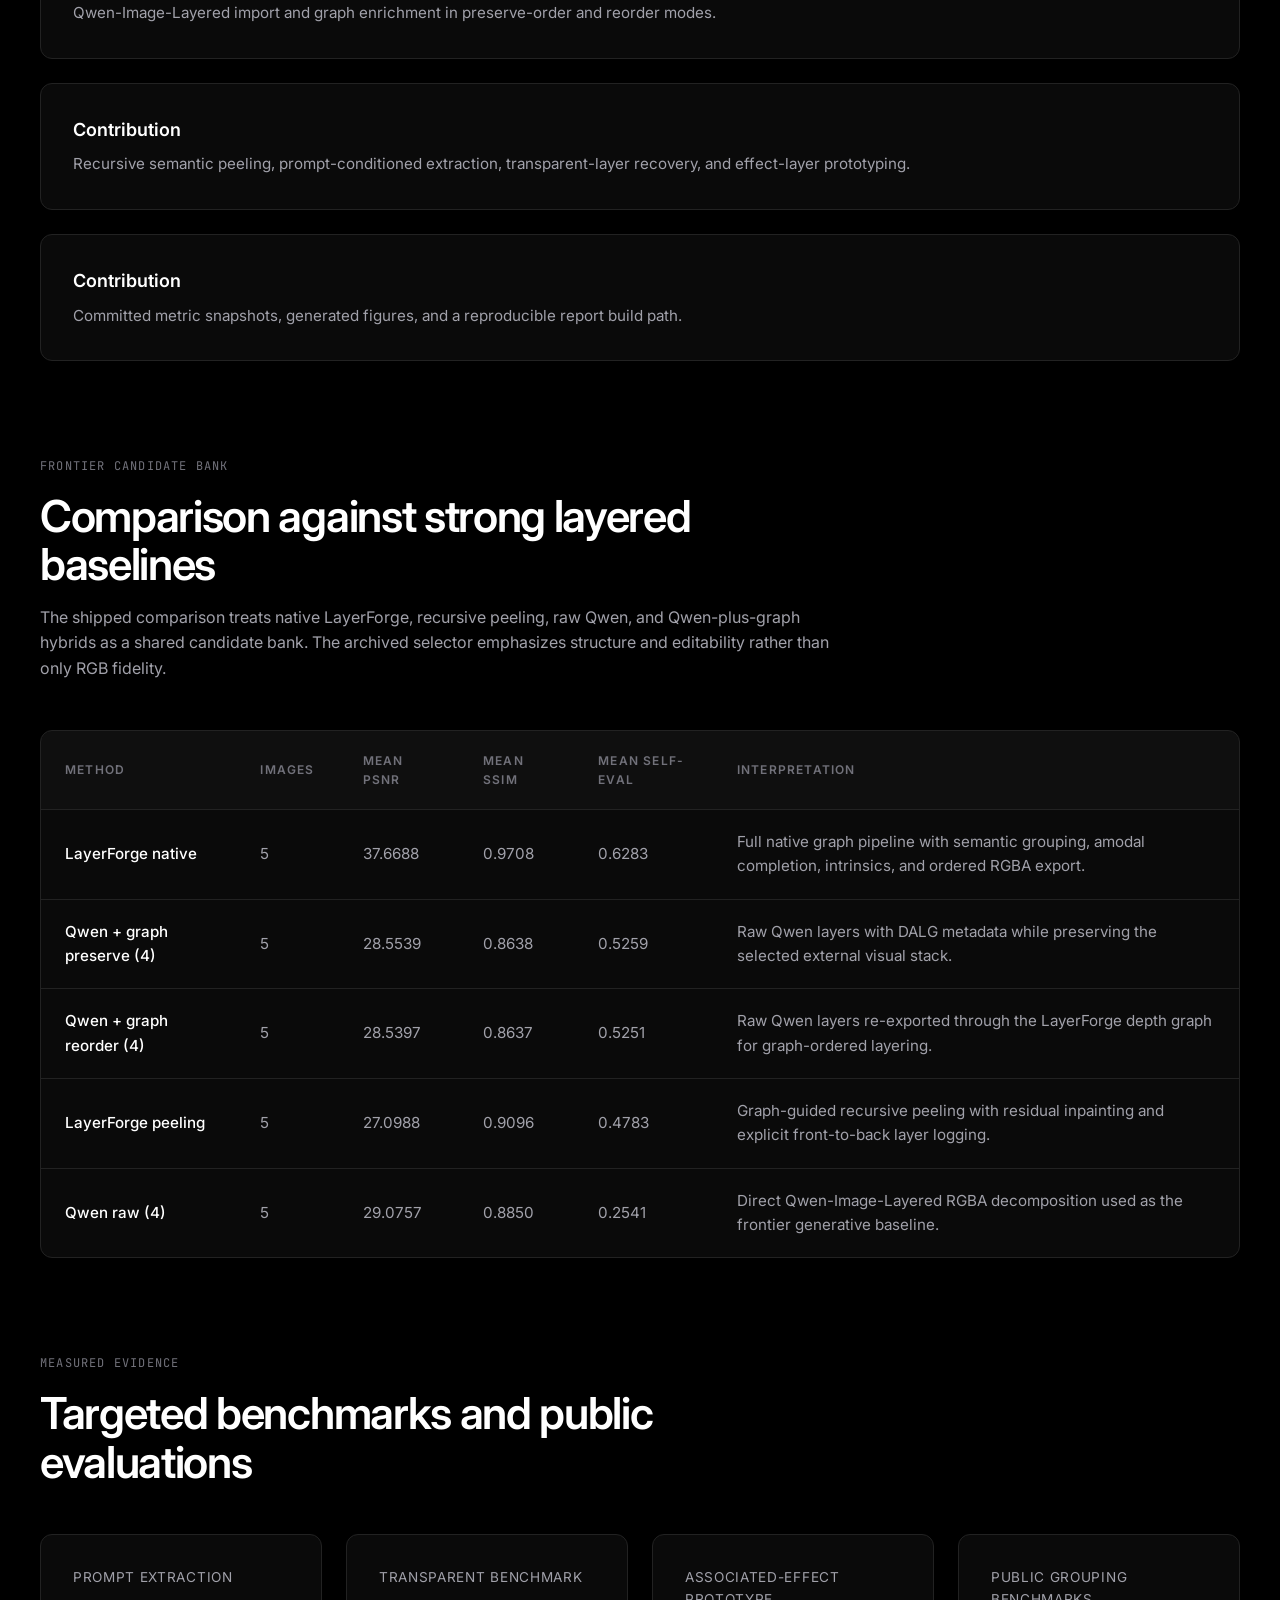
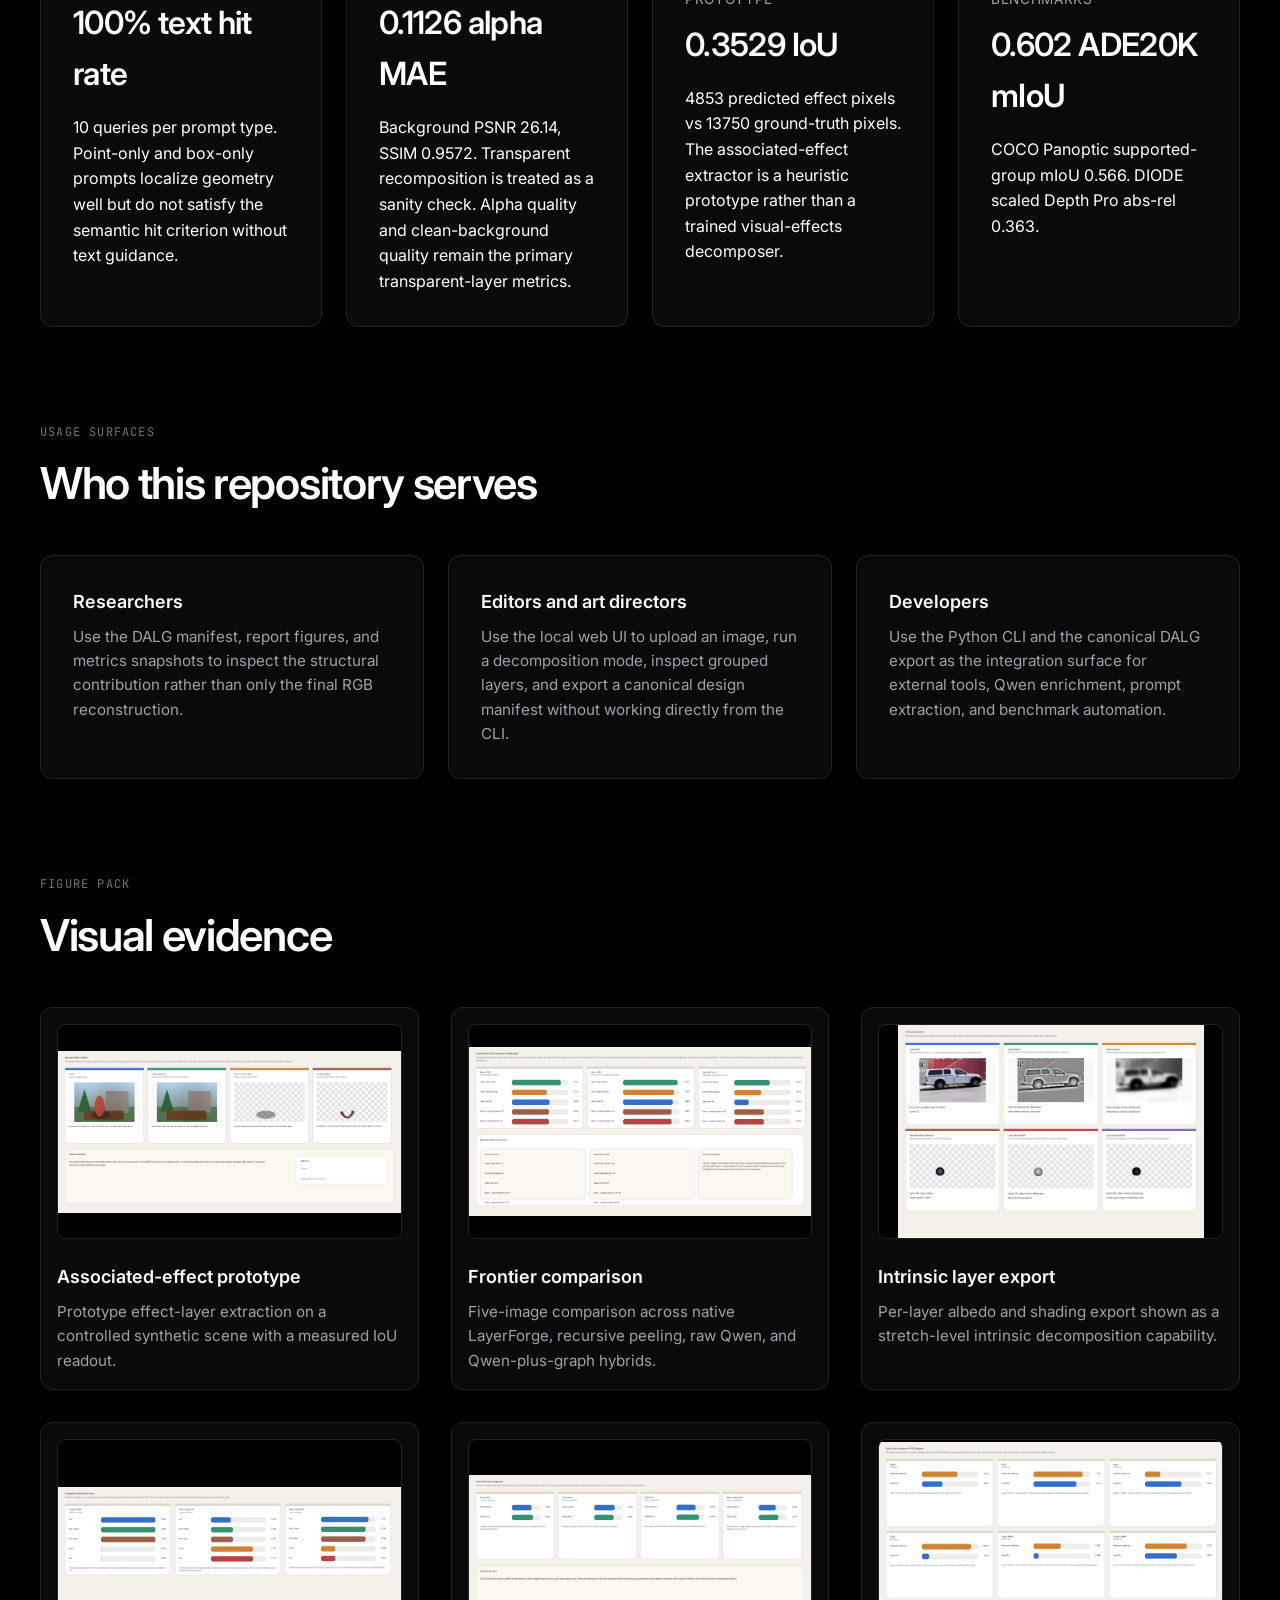
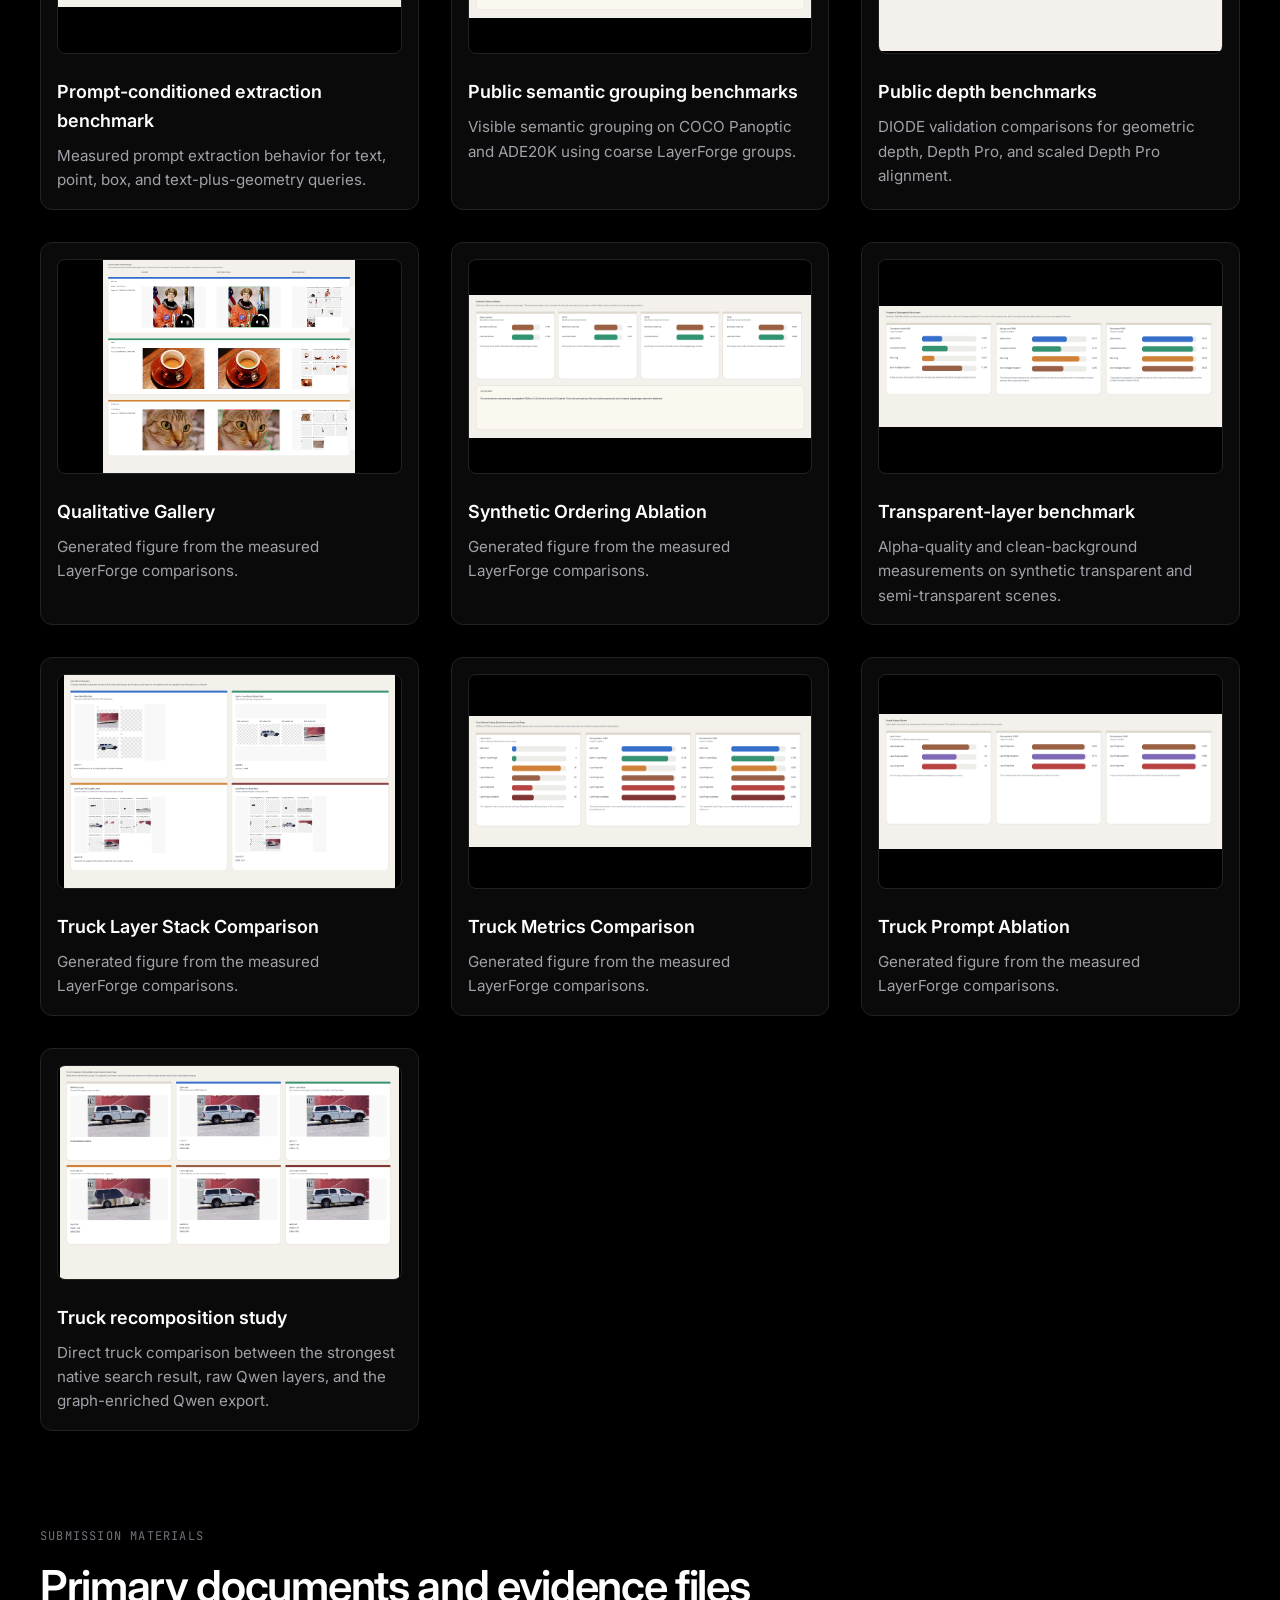
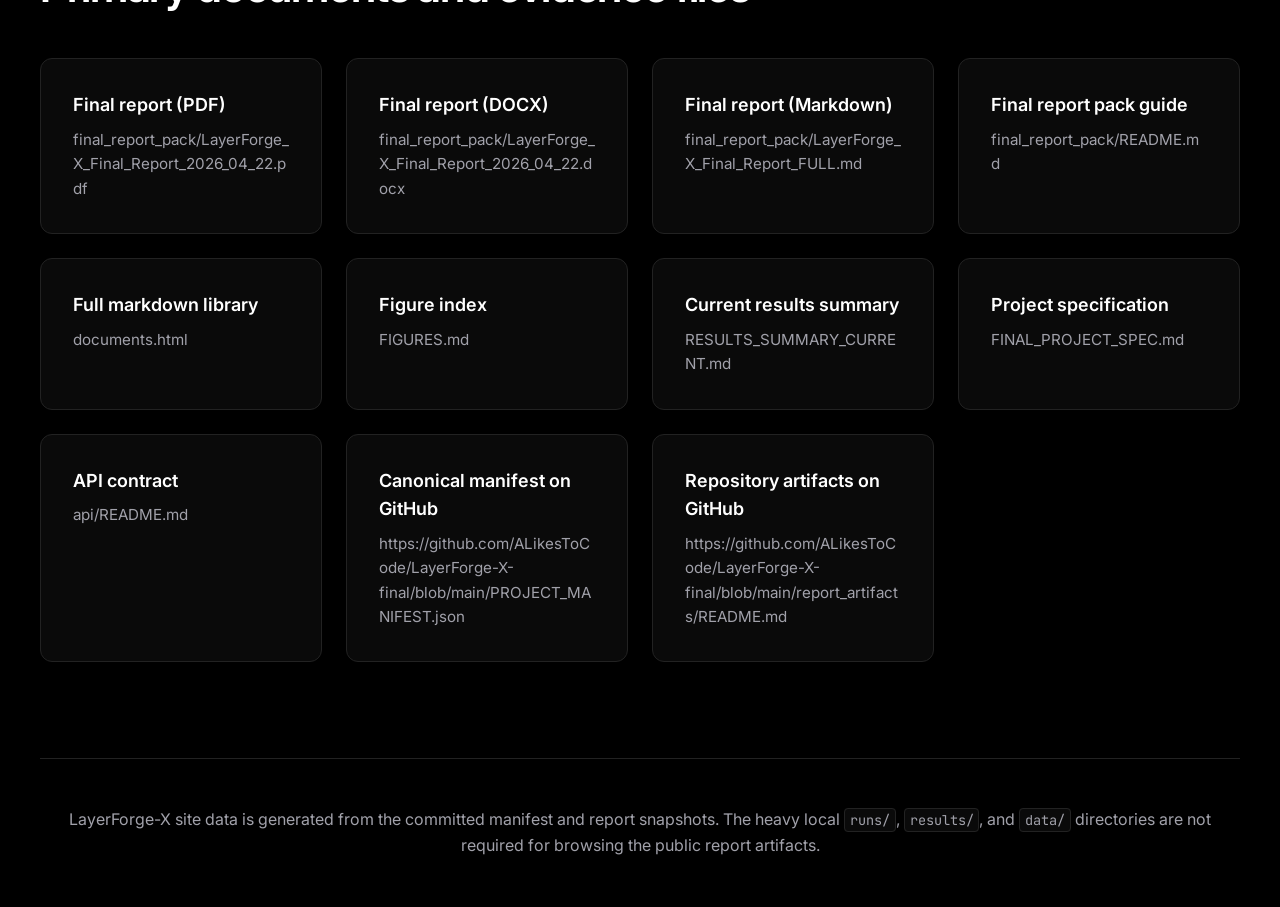
==== commit 3531eb3b: "docs: add markdown library page" ====
--- a/docs/index.html
+++ b/docs/index.html
@@ -60,6 +60,7 @@
                     <a href="#comparison">Comparison</a>
                     <a href="#benchmarks">Benchmarks</a>
                     <a href="#figures">Figures</a>
+                    <a href="documents.html">Documents</a>
                     <a href="about.html">About</a>
                     <a href="webui.html">Local Web UI</a>
                 </div>
